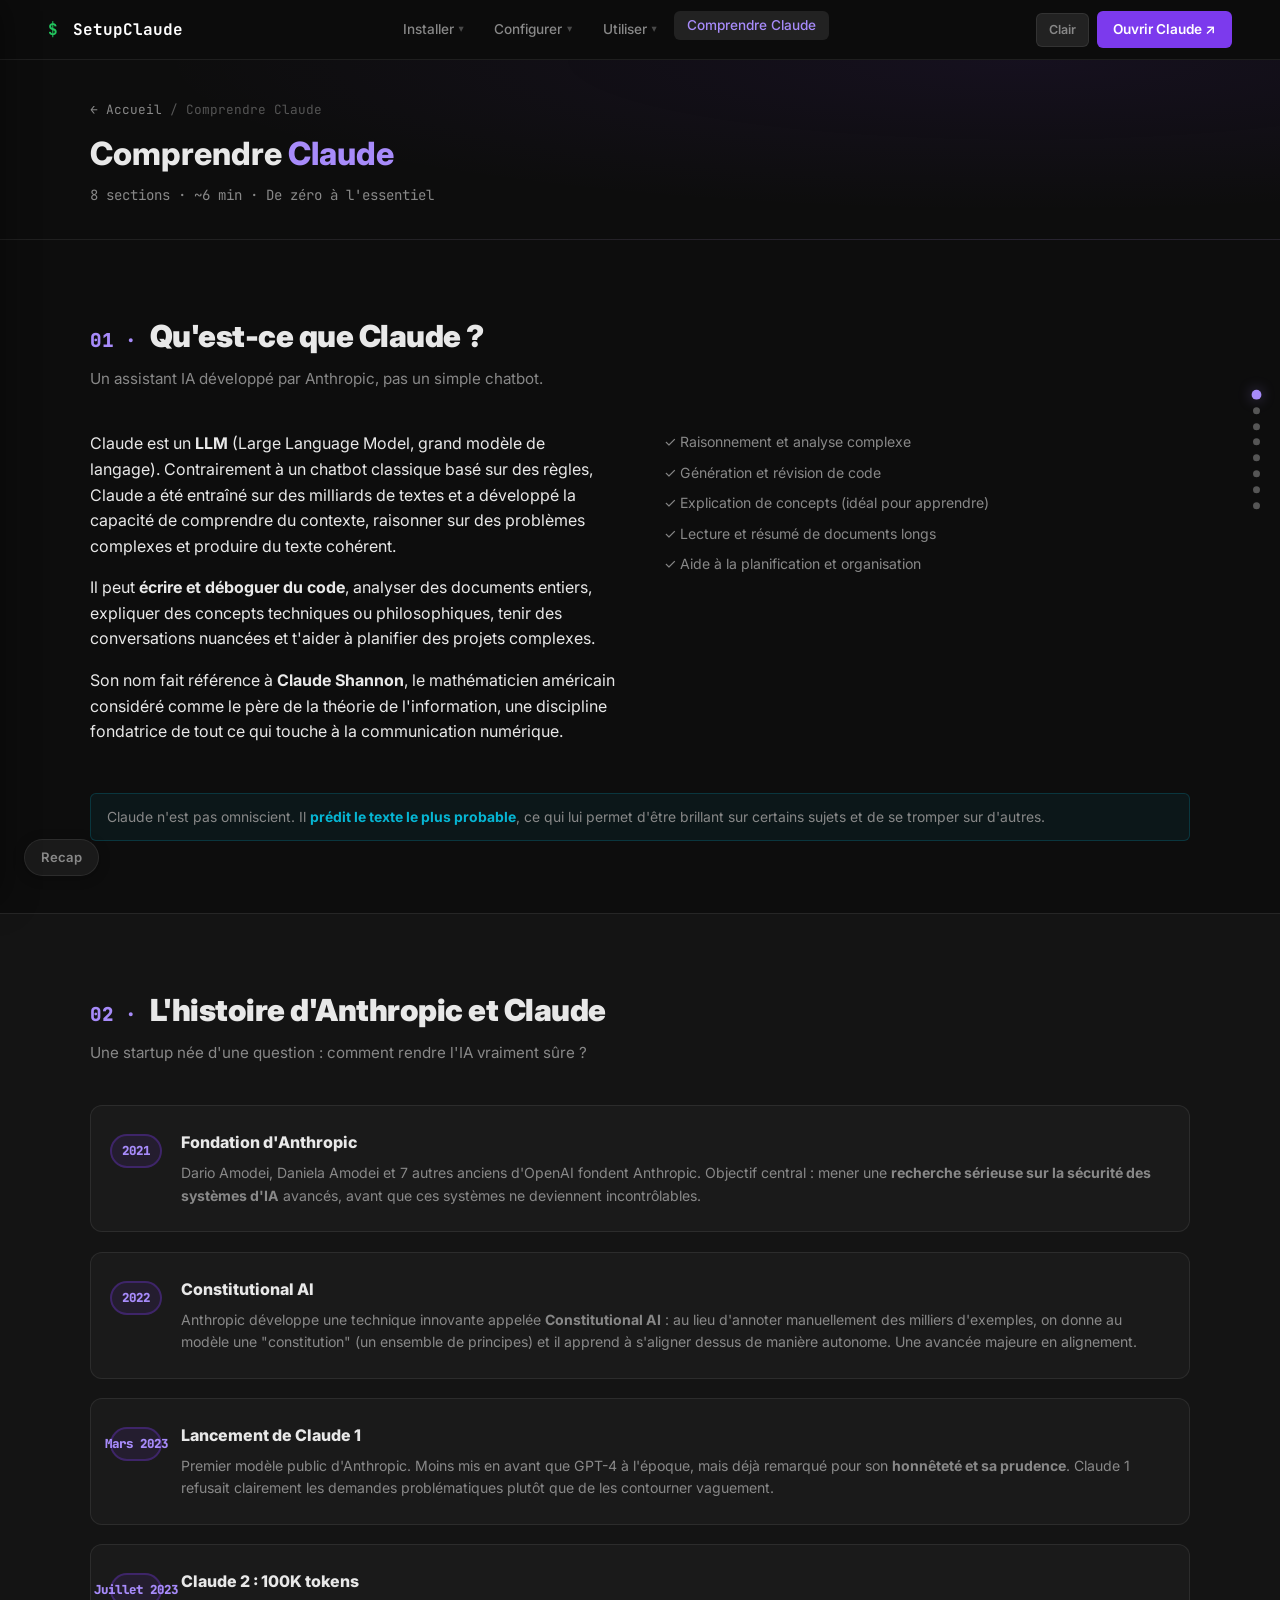
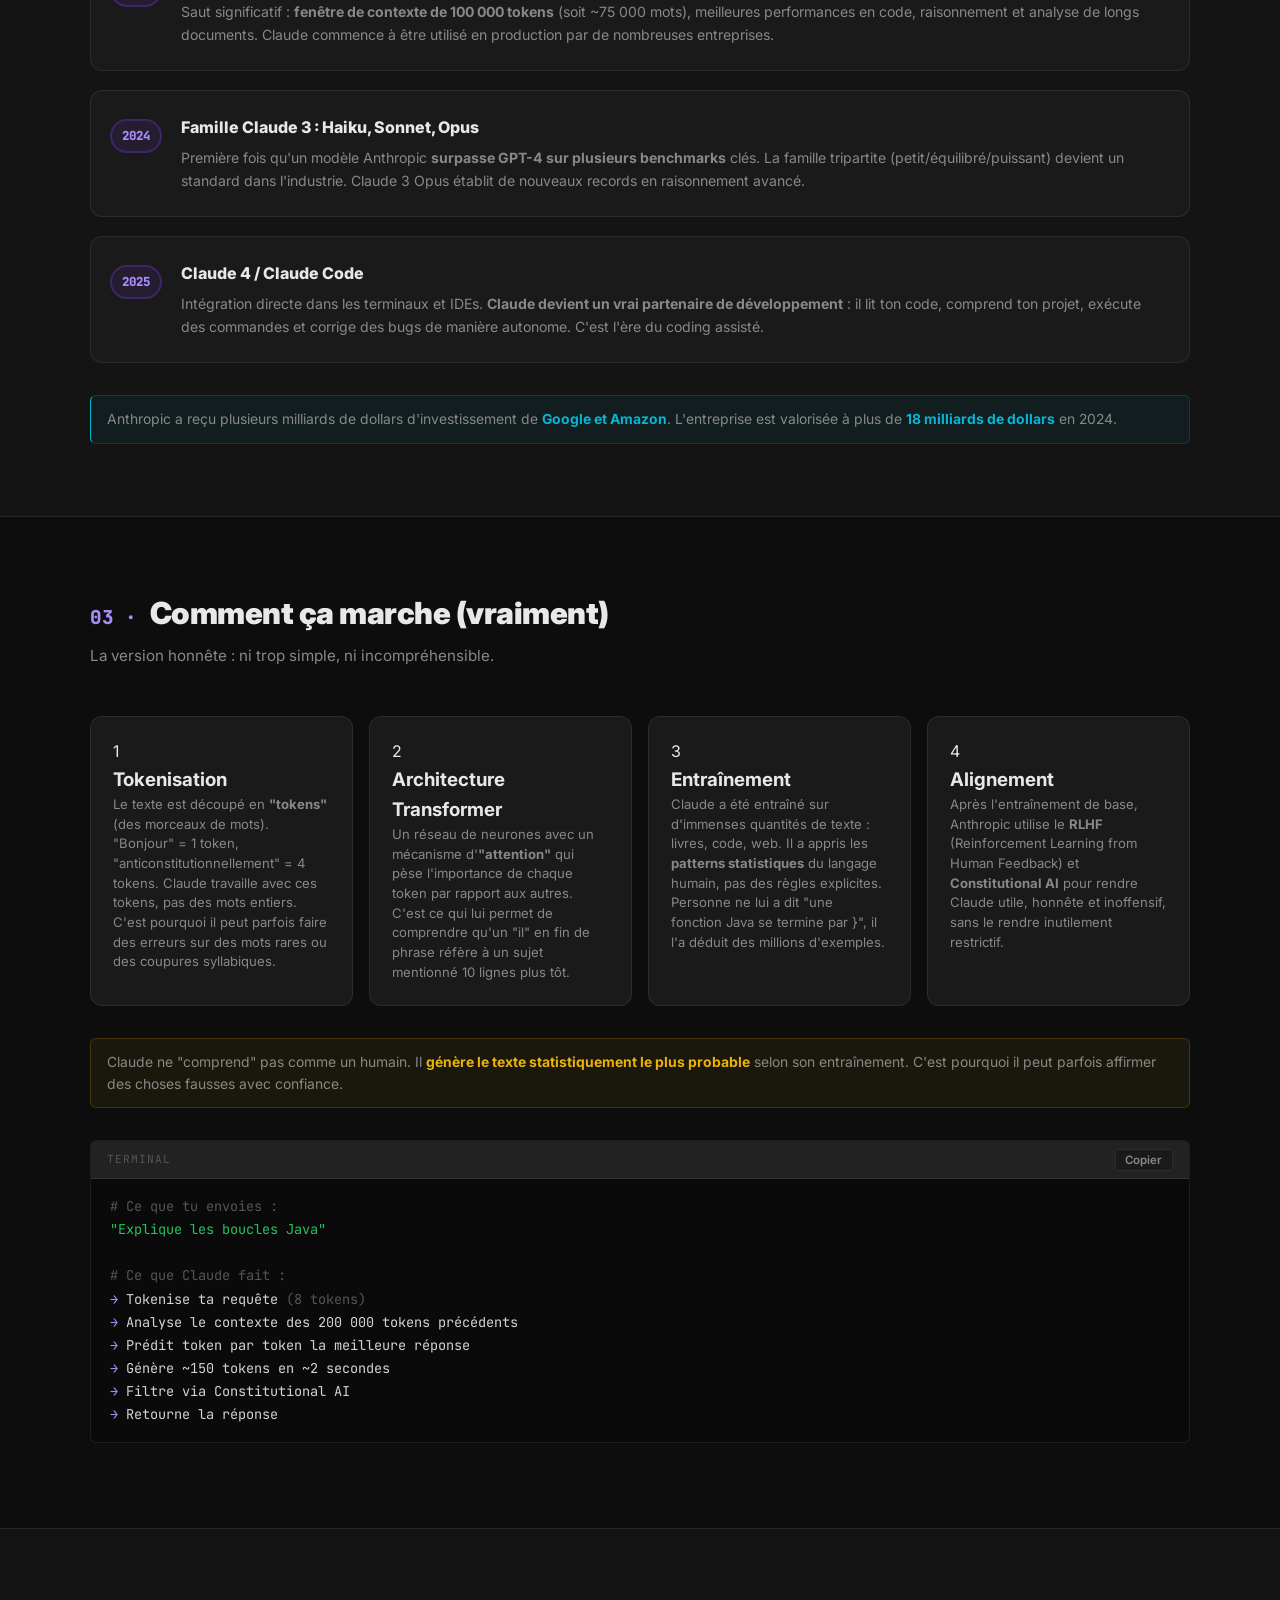
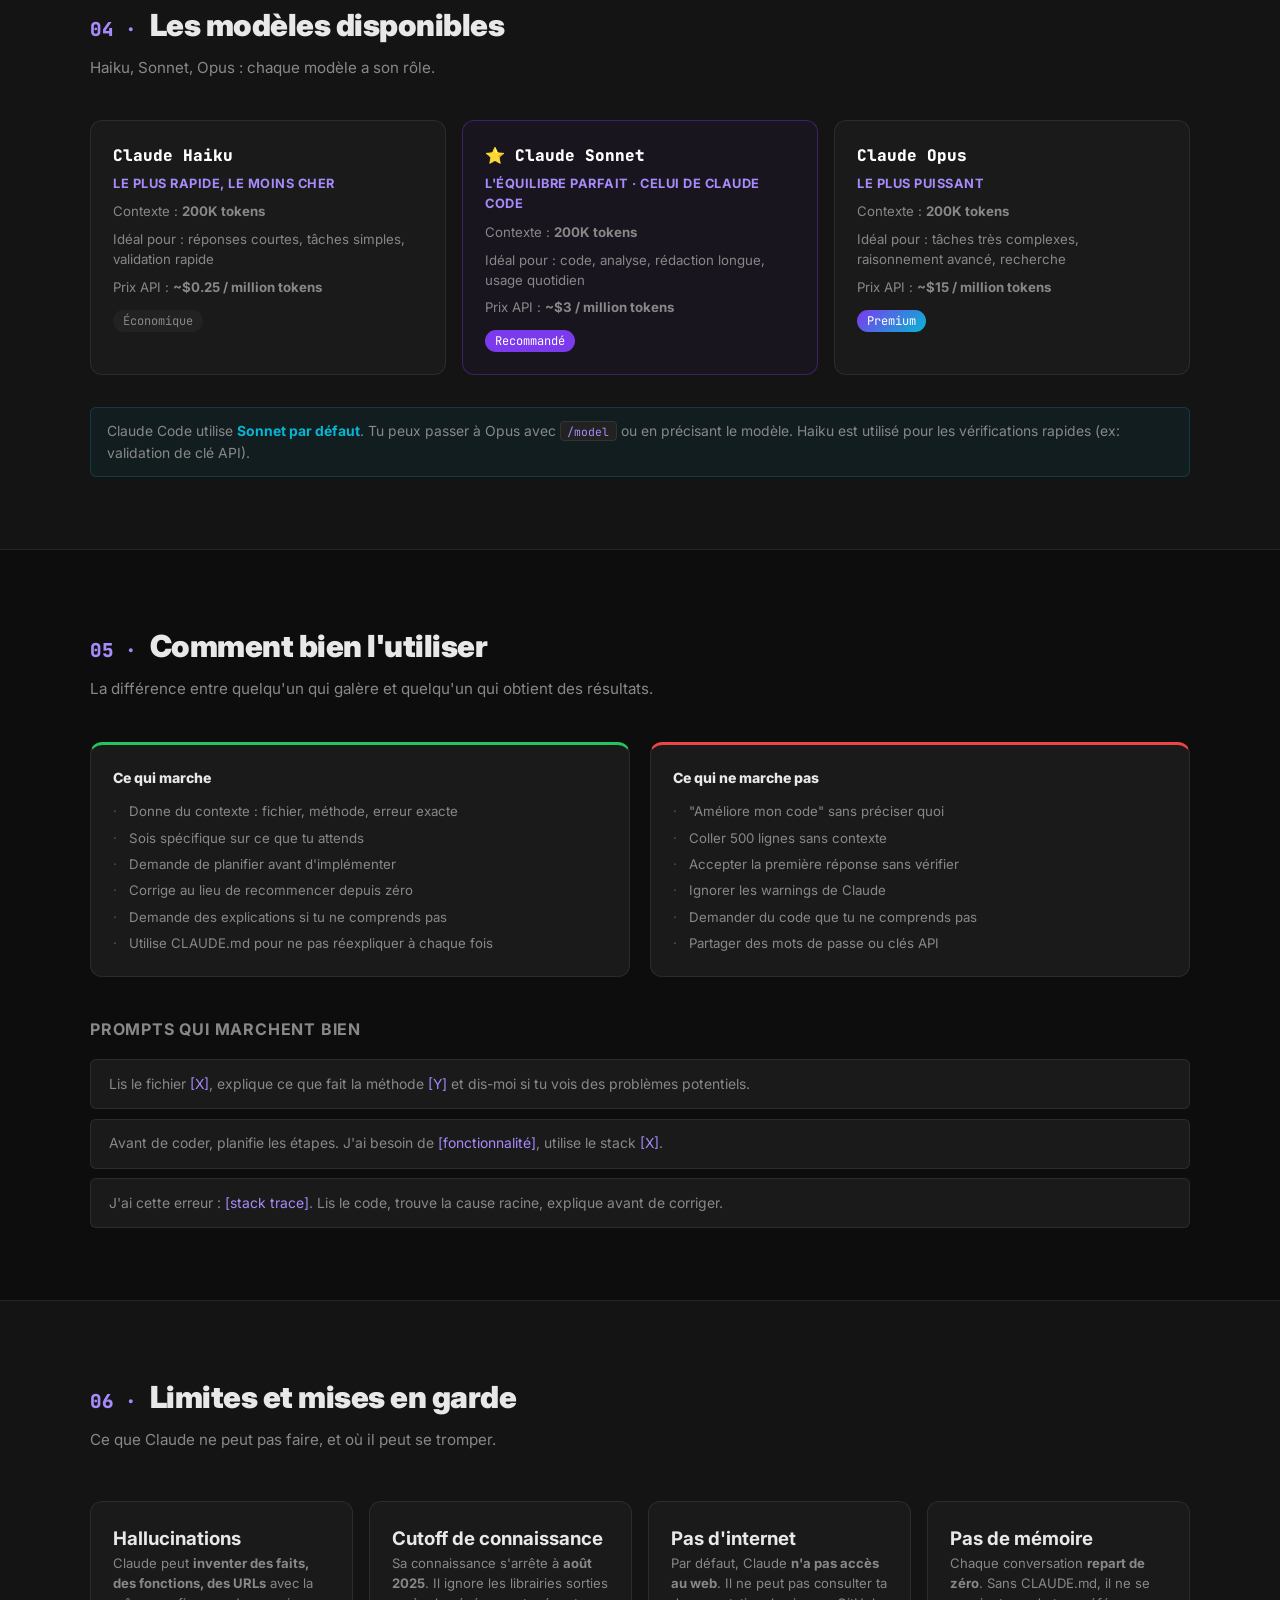
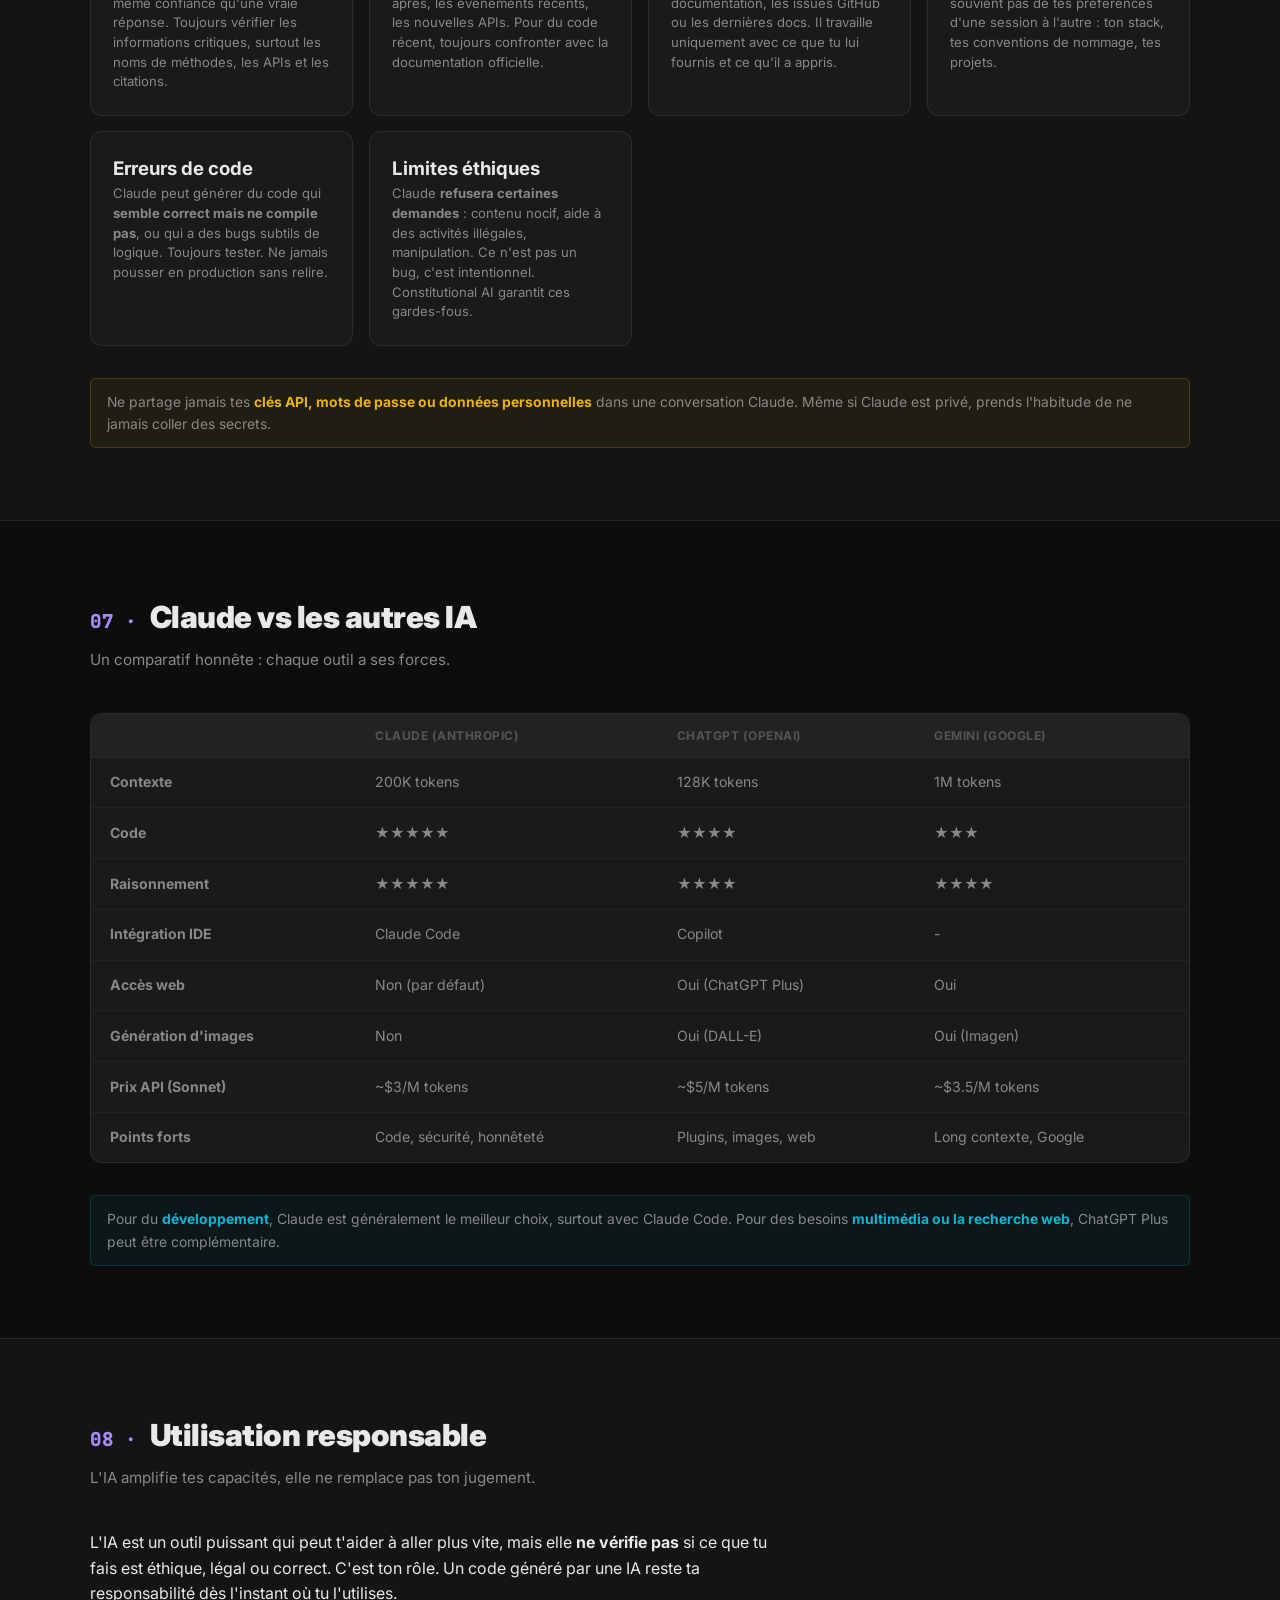
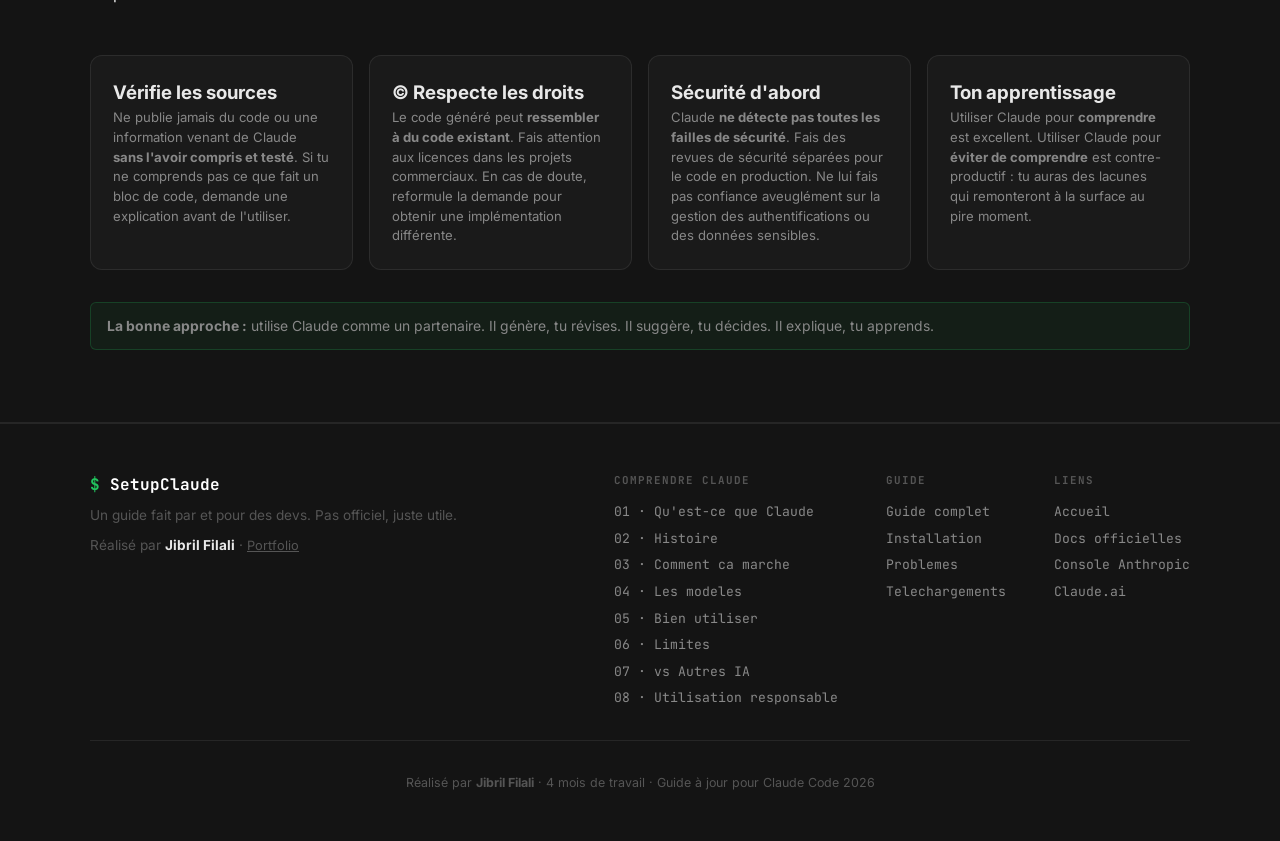
==== claude.html @ 0fbdd62f "Initial commit — site guide installation Claude Code Co-Authored-By: Claude Sonnet 4.6 <noreply@anth" ====
<!DOCTYPE html>
<html lang="fr" data-theme="dark">
<head>
  <meta charset="UTF-8" />
  <meta name="viewport" content="width=device-width, initial-scale=1.0" />
  <title>Comprendre Claude · SetupClaude</title>
  <link rel="stylesheet" href="css/style.css" />
  <script>(function(){var t=localStorage.getItem('theme')||'dark';document.documentElement.setAttribute('data-theme',t);})();</script>
</head>
<body>

  <div class="scroll-progress" id="scroll-progress"></div>

  <!-- NAVBAR -->
  <nav class="navbar">
    <a href="index.html" class="navbar-logo"><span class="prompt">$</span> SetupClaude</a>
    <ul class="navbar-links">
      <li class="has-dropdown">
        <a>Installer <span class="nav-arrow">▾</span></a>
        <div class="nav-dropdown">
          <a href="guide.html#installation">01 · Claude CLI</a>
          <a href="guide.html#kit-installation">02 · Kit global</a>
          <a href="guide.html#nouveau-projet">03 · Nouveau projet</a>
        </div>
      </li>
      <li class="has-dropdown">
        <a>Configurer <span class="nav-arrow">▾</span></a>
        <div class="nav-dropdown">
          <a href="guide.html#claudemd">04 · CLAUDE.md</a>
          <a href="guide.html#commandes-ps">05 · Commandes PS</a>
        </div>
      </li>
      <li class="has-dropdown">
        <a>Utiliser <span class="nav-arrow">▾</span></a>
        <div class="nav-dropdown">
          <a href="guide.html#skills">06 · Skills</a>
          <a href="guide.html#sous-agents">07 · Sous-agents</a>
          <a href="guide.html#raccourcis">08 · Raccourcis</a>
          <a href="guide.html#workflow">09 · Workflow</a>
        </div>
      </li>
      <li><a href="claude.html" style="color:var(--accent-light);background:var(--bg-4);padding:0.4rem 0.8rem;border-radius:var(--radius-sm);">Comprendre Claude</a></li>
    </ul>
    <div class="navbar-right">
      <button class="navbar-burger" onclick="toggleMobileNav()" aria-label="Menu"><span></span><span></span><span></span></button>
      <button class="theme-toggle" id="theme-toggle" onclick="toggleTheme()">Clair</button>
      <a href="https://claude.ai" target="_blank" class="btn-nav">Ouvrir Claude ↗</a>
    </div>
  </nav>

  <!-- GUIDE HEADER -->
  <div class="guide-header">
    <div class="container">
      <div class="guide-breadcrumb"><a href="index.html">← Accueil</a> / Comprendre Claude</div>
      <h1 class="guide-title">Comprendre <span class="accent">Claude</span></h1>
      <p class="guide-sub">8 sections · ~6 min · De zéro à l'essentiel</p>
    </div>
  </div>


  <!-- ══════════════════════════════════════════
       01 — C'EST QUOI ?
  ══════════════════════════════════════════ -->
  <section class="section" id="cest-quoi">
    <div class="container">
      <div class="section-header">
        <h2 class="section-title"><span class="section-num">01 ·</span> Qu'est-ce que Claude ?</h2>
        <p class="section-sub">Un assistant IA développé par Anthropic, pas un simple chatbot.</p>
      </div>

      <div class="two-col">
        <div>
          <p style="margin-bottom: 1rem;">Claude est un <strong>LLM</strong> (Large Language Model, grand modèle de langage). Contrairement à un chatbot classique basé sur des règles, Claude a été entraîné sur des milliards de textes et a développé la capacité de comprendre du contexte, raisonner sur des problèmes complexes et produire du texte cohérent.</p>
          <p style="margin-bottom: 1rem;">Il peut <strong>écrire et déboguer du code</strong>, analyser des documents entiers, expliquer des concepts techniques ou philosophiques, tenir des conversations nuancées et t'aider à planifier des projets complexes.</p>
          <p>Son nom fait référence à <strong>Claude Shannon</strong>, le mathématicien américain considéré comme le père de la théorie de l'information, une discipline fondatrice de tout ce qui touche à la communication numérique.</p>
        </div>
        <div>
          <ul class="feature-list">
            <li>✓ Raisonnement et analyse complexe</li>
            <li>✓ Génération et révision de code</li>
            <li>✓ Explication de concepts (idéal pour apprendre)</li>
            <li>✓ Lecture et résumé de documents longs</li>
            <li>✓ Aide à la planification et organisation</li>
          </ul>
        </div>
      </div>

      <div class="info-box" style="margin-top: 2rem;">Claude n'est pas omniscient. Il <strong>prédit le texte le plus probable</strong>, ce qui lui permet d'être brillant sur certains sujets et de se tromper sur d'autres.</div>
    </div>
  </section>

  <!-- ══════════════════════════════════════════
       02 — HISTOIRE
  ══════════════════════════════════════════ -->
  <section class="section section-alt" id="histoire">
    <div class="container">
      <div class="section-header">
        <h2 class="section-title"><span class="section-num">02 ·</span> L'histoire d'Anthropic et Claude</h2>
        <p class="section-sub">Une startup née d'une question : comment rendre l'IA vraiment sûre ?</p>
      </div>

      <div class="steps">
        <div class="step-card">
          <div class="step-num">2021</div>
          <div class="step-content">
            <h3>Fondation d'Anthropic</h3>
            <p>Dario Amodei, Daniela Amodei et 7 autres anciens d'OpenAI fondent Anthropic. Objectif central : mener une <strong>recherche sérieuse sur la sécurité des systèmes d'IA</strong> avancés, avant que ces systèmes ne deviennent incontrôlables.</p>
          </div>
        </div>

        <div class="step-card">
          <div class="step-num">2022</div>
          <div class="step-content">
            <h3>Constitutional AI</h3>
            <p>Anthropic développe une technique innovante appelée <strong>Constitutional AI</strong> : au lieu d'annoter manuellement des milliers d'exemples, on donne au modèle une "constitution" (un ensemble de principes) et il apprend à s'aligner dessus de manière autonome. Une avancée majeure en alignement.</p>
          </div>
        </div>

        <div class="step-card">
          <div class="step-num">Mars 2023</div>
          <div class="step-content">
            <h3>Lancement de Claude 1</h3>
            <p>Premier modèle public d'Anthropic. Moins mis en avant que GPT-4 à l'époque, mais déjà remarqué pour son <strong>honnêteté et sa prudence</strong>. Claude 1 refusait clairement les demandes problématiques plutôt que de les contourner vaguement.</p>
          </div>
        </div>

        <div class="step-card">
          <div class="step-num">Juillet 2023</div>
          <div class="step-content">
            <h3>Claude 2 : 100K tokens</h3>
            <p>Saut significatif : <strong>fenêtre de contexte de 100 000 tokens</strong> (soit ~75 000 mots), meilleures performances en code, raisonnement et analyse de longs documents. Claude commence à être utilisé en production par de nombreuses entreprises.</p>
          </div>
        </div>

        <div class="step-card">
          <div class="step-num">2024</div>
          <div class="step-content">
            <h3>Famille Claude 3 : Haiku, Sonnet, Opus</h3>
            <p>Première fois qu'un modèle Anthropic <strong>surpasse GPT-4 sur plusieurs benchmarks</strong> clés. La famille tripartite (petit/équilibré/puissant) devient un standard dans l'industrie. Claude 3 Opus établit de nouveaux records en raisonnement avancé.</p>
          </div>
        </div>

        <div class="step-card">
          <div class="step-num">2025</div>
          <div class="step-content">
            <h3>Claude 4 / Claude Code</h3>
            <p>Intégration directe dans les terminaux et IDEs. <strong>Claude devient un vrai partenaire de développement</strong> : il lit ton code, comprend ton projet, exécute des commandes et corrige des bugs de manière autonome. C'est l'ère du coding assisté.</p>
          </div>
        </div>
      </div>

      <div class="info-box" style="margin-top: 2rem; border-left-color: var(--cyan);">Anthropic a reçu plusieurs milliards de dollars d'investissement de <strong>Google et Amazon</strong>. L'entreprise est valorisée à plus de <strong>18 milliards de dollars</strong> en 2024.</div>
    </div>
  </section>

  <!-- ══════════════════════════════════════════
       03 — COMMENT ÇA MARCHE
  ══════════════════════════════════════════ -->
  <section class="section" id="comment-ca-marche">
    <div class="container">
      <div class="section-header">
        <h2 class="section-title"><span class="section-num">03 ·</span> Comment ça marche (vraiment)</h2>
        <p class="section-sub">La version honnête : ni trop simple, ni incompréhensible.</p>
      </div>

      <div class="tips-grid">
        <div class="tip-card">
          <div class="tip-num">1</div>
          <h3>Tokenisation</h3>
          <p>Le texte est découpé en <strong>"tokens"</strong> (des morceaux de mots). "Bonjour" = 1 token, "anticonstitutionnellement" = 4 tokens. Claude travaille avec ces tokens, pas des mots entiers. C'est pourquoi il peut parfois faire des erreurs sur des mots rares ou des coupures syllabiques.</p>
        </div>
        <div class="tip-card">
          <div class="tip-num">2</div>
          <h3>Architecture Transformer</h3>
          <p>Un réseau de neurones avec un mécanisme d'<strong>"attention"</strong> qui pèse l'importance de chaque token par rapport aux autres. C'est ce qui lui permet de comprendre qu'un "il" en fin de phrase réfère à un sujet mentionné 10 lignes plus tôt.</p>
        </div>
        <div class="tip-card">
          <div class="tip-num">3</div>
          <h3>Entraînement</h3>
          <p>Claude a été entraîné sur d'immenses quantités de texte : livres, code, web. Il a appris les <strong>patterns statistiques</strong> du langage humain, pas des règles explicites. Personne ne lui a dit "une fonction Java se termine par }", il l'a déduit des millions d'exemples.</p>
        </div>
        <div class="tip-card">
          <div class="tip-num">4</div>
          <h3>Alignement</h3>
          <p>Après l'entraînement de base, Anthropic utilise le <strong>RLHF</strong> (Reinforcement Learning from Human Feedback) et <strong>Constitutional AI</strong> pour rendre Claude utile, honnête et inoffensif, sans le rendre inutilement restrictif.</p>
        </div>
      </div>

      <div class="warn-box" style="margin: 2rem 0;">Claude ne "comprend" pas comme un humain. Il <strong>génère le texte statistiquement le plus probable</strong> selon son entraînement. C'est pourquoi il peut parfois affirmer des choses fausses avec confiance.</div>

      <div class="code-block">
        <div class="code-bar">
          <span class="code-lang">terminal</span>
          <button class="btn-copy" onclick="copier(this, '# Ce que tu envoies :\n&quot;Explique les boucles Java&quot;\n\n# Ce que Claude fait :\n→ Tokenise ta requête (8 tokens)\n→ Analyse le contexte des 200 000 tokens précédents\n→ Prédit token par token la meilleure réponse\n→ Génère ~150 tokens en ~2 secondes\n→ Filtre via Constitutional AI\n→ Retourne la réponse')">Copier</button>
        </div>
        <pre><code><span class="t-comment"># Ce que tu envoies :</span>
<span class="t-prompt">"Explique les boucles Java"</span>

<span class="t-comment"># Ce que Claude fait :</span>
<span class="t-key">→</span> Tokenise ta requête <span class="t-comment">(8 tokens)</span>
<span class="t-key">→</span> Analyse le contexte des 200 000 tokens précédents
<span class="t-key">→</span> Prédit token par token la meilleure réponse
<span class="t-key">→</span> Génère ~150 tokens en ~2 secondes
<span class="t-key">→</span> Filtre via Constitutional AI
<span class="t-key">→</span> Retourne la réponse</code></pre>
      </div>
    </div>
  </section>

  <!-- ══════════════════════════════════════════
       04 — LES MODÈLES
  ══════════════════════════════════════════ -->
  <section class="section section-alt" id="les-modeles">
    <div class="container">
      <div class="section-header">
        <h2 class="section-title"><span class="section-num">04 ·</span> Les modèles disponibles</h2>
        <p class="section-sub">Haiku, Sonnet, Opus : chaque modèle a son rôle.</p>
      </div>

      <div class="raccourcis-grid">
        <div class="raccourci-card">
          <div class="raccourci-key">Claude Haiku</div>
          <div class="raccourci-label">Le plus rapide, le moins cher</div>
          <div class="raccourci-desc">
            <p style="margin-bottom: 0.5rem;">Contexte : <strong>200K tokens</strong></p>
            <p style="margin-bottom: 0.5rem;">Idéal pour : réponses courtes, tâches simples, validation rapide</p>
            <p style="margin-bottom: 0.8rem;">Prix API : <strong>~$0.25 / million tokens</strong></p>
            <span style="background: var(--bg-4); color: var(--text-muted); font-size: 0.75rem; padding: 0.2rem 0.6rem; border-radius: 99px; font-family: var(--mono);">Économique</span>
          </div>
        </div>

        <div class="raccourci-card raccourci-featured">
          <div class="raccourci-key">⭐ Claude Sonnet</div>
          <div class="raccourci-label">L'équilibre parfait · celui de Claude Code</div>
          <div class="raccourci-desc">
            <p style="margin-bottom: 0.5rem;">Contexte : <strong>200K tokens</strong></p>
            <p style="margin-bottom: 0.5rem;">Idéal pour : code, analyse, rédaction longue, usage quotidien</p>
            <p style="margin-bottom: 0.8rem;">Prix API : <strong>~$3 / million tokens</strong></p>
            <span style="background: var(--accent); color: white; font-size: 0.75rem; padding: 0.2rem 0.6rem; border-radius: 99px; font-family: var(--mono);">Recommandé</span>
          </div>
        </div>

        <div class="raccourci-card">
          <div class="raccourci-key">Claude Opus</div>
          <div class="raccourci-label">Le plus puissant</div>
          <div class="raccourci-desc">
            <p style="margin-bottom: 0.5rem;">Contexte : <strong>200K tokens</strong></p>
            <p style="margin-bottom: 0.5rem;">Idéal pour : tâches très complexes, raisonnement avancé, recherche</p>
            <p style="margin-bottom: 0.8rem;">Prix API : <strong>~$15 / million tokens</strong></p>
            <span style="background: linear-gradient(135deg, #7c3aed, #06b6d4); color: white; font-size: 0.75rem; padding: 0.2rem 0.6rem; border-radius: 99px; font-family: var(--mono);">Premium</span>
          </div>
        </div>
      </div>

      <div class="info-box" style="margin-top: 2rem;">Claude Code utilise <strong>Sonnet par défaut</strong>. Tu peux passer à Opus avec <kbd>/model</kbd> ou en précisant le modèle. Haiku est utilisé pour les vérifications rapides (ex: validation de clé API).</div>
    </div>
  </section>

  <!-- ══════════════════════════════════════════
       05 — BIEN L'UTILISER
  ══════════════════════════════════════════ -->
  <section class="section" id="bien-utiliser">
    <div class="container">
      <div class="section-header">
        <h2 class="section-title"><span class="section-num">05 ·</span> Comment bien l'utiliser</h2>
        <p class="section-sub">La différence entre quelqu'un qui galère et quelqu'un qui obtient des résultats.</p>
      </div>

      <div class="bp-grid">
        <div class="bp-card bp-good">
          <div class="bp-header">Ce qui marche</div>
          <ul>
            <li>Donne du contexte : fichier, méthode, erreur exacte</li>
            <li>Sois spécifique sur ce que tu attends</li>
            <li>Demande de planifier avant d'implémenter</li>
            <li>Corrige au lieu de recommencer depuis zéro</li>
            <li>Demande des explications si tu ne comprends pas</li>
            <li>Utilise CLAUDE.md pour ne pas réexpliquer à chaque fois</li>
          </ul>
        </div>
        <div class="bp-card bp-bad">
          <div class="bp-header">Ce qui ne marche pas</div>
          <ul>
            <li>"Améliore mon code" sans préciser quoi</li>
            <li>Coller 500 lignes sans contexte</li>
            <li>Accepter la première réponse sans vérifier</li>
            <li>Ignorer les warnings de Claude</li>
            <li>Demander du code que tu ne comprends pas</li>
            <li>Partager des mots de passe ou clés API</li>
          </ul>
        </div>
      </div>

      <h3 class="sub-title" style="margin: 2.5rem 0 1rem; font-size: 1rem; color: var(--text-muted); text-transform: uppercase; letter-spacing: 0.05em;">Prompts qui marchent bien</h3>
      <div class="prompt-examples">
        <div class="prompt-card" onclick="copierPrompt(this)">
          <div class="prompt-text">Lis le fichier <em>[X]</em>, explique ce que fait la méthode <em>[Y]</em> et dis-moi si tu vois des problèmes potentiels.</div>
          <span class="prompt-copy-hint">cliquer pour copier</span>
        </div>
        <div class="prompt-card" onclick="copierPrompt(this)">
          <div class="prompt-text">Avant de coder, planifie les étapes. J'ai besoin de <em>[fonctionnalité]</em>, utilise le stack <em>[X]</em>.</div>
          <span class="prompt-copy-hint">cliquer pour copier</span>
        </div>
        <div class="prompt-card" onclick="copierPrompt(this)">
          <div class="prompt-text">J'ai cette erreur : <em>[stack trace]</em>. Lis le code, trouve la cause racine, explique avant de corriger.</div>
          <span class="prompt-copy-hint">cliquer pour copier</span>
        </div>
      </div>
    </div>
  </section>

  <!-- ══════════════════════════════════════════
       06 — LIMITES
  ══════════════════════════════════════════ -->
  <section class="section section-alt" id="limites">
    <div class="container">
      <div class="section-header">
        <h2 class="section-title"><span class="section-num">06 ·</span> Limites et mises en garde</h2>
        <p class="section-sub">Ce que Claude ne peut pas faire, et où il peut se tromper.</p>
      </div>

      <div class="tips-grid">
        <div class="tip-card">
          <h3>Hallucinations</h3>
          <p>Claude peut <strong>inventer des faits, des fonctions, des URLs</strong> avec la même confiance qu'une vraie réponse. Toujours vérifier les informations critiques, surtout les noms de méthodes, les APIs et les citations.</p>
        </div>
        <div class="tip-card">
          <h3>Cutoff de connaissance</h3>
          <p>Sa connaissance s'arrête à <strong>août 2025</strong>. Il ignore les librairies sorties après, les événements récents, les nouvelles APIs. Pour du code récent, toujours confronter avec la documentation officielle.</p>
        </div>
        <div class="tip-card">
          <h3>Pas d'internet</h3>
          <p>Par défaut, Claude <strong>n'a pas accès au web</strong>. Il ne peut pas consulter ta documentation, les issues GitHub ou les dernières docs. Il travaille uniquement avec ce que tu lui fournis et ce qu'il a appris.</p>
        </div>
        <div class="tip-card">
          <h3>Pas de mémoire</h3>
          <p>Chaque conversation <strong>repart de zéro</strong>. Sans CLAUDE.md, il ne se souvient pas de tes préférences d'une session à l'autre : ton stack, tes conventions de nommage, tes projets.</p>
        </div>
        <div class="tip-card">
          <h3>Erreurs de code</h3>
          <p>Claude peut générer du code qui <strong>semble correct mais ne compile pas</strong>, ou qui a des bugs subtils de logique. Toujours tester. Ne jamais pousser en production sans relire.</p>
        </div>
        <div class="tip-card">
          <h3>Limites éthiques</h3>
          <p>Claude <strong>refusera certaines demandes</strong> : contenu nocif, aide à des activités illégales, manipulation. Ce n'est pas un bug, c'est intentionnel. Constitutional AI garantit ces gardes-fous.</p>
        </div>
      </div>

      <div class="warn-box" style="margin-top: 2rem;">Ne partage jamais tes <strong>clés API, mots de passe ou données personnelles</strong> dans une conversation Claude. Même si Claude est privé, prends l'habitude de ne jamais coller des secrets.</div>
    </div>
  </section>

  <!-- ══════════════════════════════════════════
       07 — CLAUDE VS AUTRES
  ══════════════════════════════════════════ -->
  <section class="section" id="vs-autres">
    <div class="container">
      <div class="section-header">
        <h2 class="section-title"><span class="section-num">07 ·</span> Claude vs les autres IA</h2>
        <p class="section-sub">Un comparatif honnête : chaque outil a ses forces.</p>
      </div>

      <div class="cmd-table-card">
        <table class="cmd-table">
          <thead>
            <tr>
              <th></th>
              <th>Claude (Anthropic)</th>
              <th>ChatGPT (OpenAI)</th>
              <th>Gemini (Google)</th>
            </tr>
          </thead>
          <tbody>
            <tr>
              <td><strong>Contexte</strong></td>
              <td>200K tokens</td>
              <td>128K tokens</td>
              <td>1M tokens</td>
            </tr>
            <tr>
              <td><strong>Code</strong></td>
              <td>★★★★★</td>
              <td>★★★★</td>
              <td>★★★</td>
            </tr>
            <tr>
              <td><strong>Raisonnement</strong></td>
              <td>★★★★★</td>
              <td>★★★★</td>
              <td>★★★★</td>
            </tr>
            <tr>
              <td><strong>Intégration IDE</strong></td>
              <td>Claude Code</td>
              <td>Copilot</td>
              <td>-</td>
            </tr>
            <tr>
              <td><strong>Accès web</strong></td>
              <td>Non (par défaut)</td>
              <td>Oui (ChatGPT Plus)</td>
              <td>Oui</td>
            </tr>
            <tr>
              <td><strong>Génération d'images</strong></td>
              <td>Non</td>
              <td>Oui (DALL-E)</td>
              <td>Oui (Imagen)</td>
            </tr>
            <tr>
              <td><strong>Prix API (Sonnet)</strong></td>
              <td>~$3/M tokens</td>
              <td>~$5/M tokens</td>
              <td>~$3.5/M tokens</td>
            </tr>
            <tr>
              <td><strong>Points forts</strong></td>
              <td>Code, sécurité, honnêteté</td>
              <td>Plugins, images, web</td>
              <td>Long contexte, Google</td>
            </tr>
          </tbody>
        </table>
      </div>

      <div class="info-box" style="margin-top: 2rem;">Pour du <strong>développement</strong>, Claude est généralement le meilleur choix, surtout avec Claude Code. Pour des besoins <strong>multimédia ou la recherche web</strong>, ChatGPT Plus peut être complémentaire.</div>
    </div>
  </section>

  <!-- ══════════════════════════════════════════
       08 — UTILISATION RESPONSABLE
  ══════════════════════════════════════════ -->
  <section class="section section-alt" id="responsable">
    <div class="container">
      <div class="section-header">
        <h2 class="section-title"><span class="section-num">08 ·</span> Utilisation responsable</h2>
        <p class="section-sub">L'IA amplifie tes capacités, elle ne remplace pas ton jugement.</p>
      </div>

      <p style="margin-bottom: 2rem; max-width: 700px;">L'IA est un outil puissant qui peut t'aider à aller plus vite, mais elle <strong>ne vérifie pas</strong> si ce que tu fais est éthique, légal ou correct. C'est ton rôle. Un code généré par une IA reste ta responsabilité dès l'instant où tu l'utilises.</p>

      <div class="tips-grid">
        <div class="tip-card">
          <h3>Vérifie les sources</h3>
          <p>Ne publie jamais du code ou une information venant de Claude <strong>sans l'avoir compris et testé</strong>. Si tu ne comprends pas ce que fait un bloc de code, demande une explication avant de l'utiliser.</p>
        </div>
        <div class="tip-card">
          <h3>©️ Respecte les droits</h3>
          <p>Le code généré peut <strong>ressembler à du code existant</strong>. Fais attention aux licences dans les projets commerciaux. En cas de doute, reformule la demande pour obtenir une implémentation différente.</p>
        </div>
        <div class="tip-card">
          <h3>Sécurité d'abord</h3>
          <p>Claude <strong>ne détecte pas toutes les failles de sécurité</strong>. Fais des revues de sécurité séparées pour le code en production. Ne lui fais pas confiance aveuglément sur la gestion des authentifications ou des données sensibles.</p>
        </div>
        <div class="tip-card">
          <h3>Ton apprentissage</h3>
          <p>Utiliser Claude pour <strong>comprendre</strong> est excellent. Utiliser Claude pour <strong>éviter de comprendre</strong> est contre-productif : tu auras des lacunes qui remonteront à la surface au pire moment.</p>
        </div>
      </div>

      <div class="success-box" style="margin-top: 2rem;"><strong>La bonne approche :</strong> utilise Claude comme un partenaire. Il génère, tu révises. Il suggère, tu décides. Il explique, tu apprends.</div>
    </div>
  </section>

  <!-- FOOTER -->
  <footer class="footer">
    <div class="footer-inner">
      <div class="footer-brand">
        <span class="prompt">$</span> SetupClaude
        <p>Un guide fait par et pour des devs. Pas officiel, juste utile.</p>
        <p class="footer-credit">Réalisé par <strong>Jibril Filali</strong> · <a href="https://jibril-filali.page.gd/" target="_blank" style="color:var(--text-dim);text-decoration:underline;font-size:0.8rem">Portfolio</a></p>
      </div>
      <div class="footer-nav-cols">
        <div class="footer-nav-col">
          <span class="footer-nav-title">Comprendre Claude</span>
          <a href="#cest-quoi">01 · Qu'est-ce que Claude</a>
          <a href="#histoire">02 · Histoire</a>
          <a href="#comment-ca-marche">03 · Comment ca marche</a>
          <a href="#les-modeles">04 · Les modeles</a>
          <a href="#bien-utiliser">05 · Bien utiliser</a>
          <a href="#limites">06 · Limites</a>
          <a href="#vs-autres">07 · vs Autres IA</a>
          <a href="#responsable">08 · Utilisation responsable</a>
        </div>
        <div class="footer-nav-col">
          <span class="footer-nav-title">Guide</span>
          <a href="guide.html">Guide complet</a>
          <a href="guide.html#installation">Installation</a>
          <a href="guide.html#troubleshooting">Problemes</a>
          <a href="guide.html#telechargements">Telechargements</a>
        </div>
        <div class="footer-nav-col">
          <span class="footer-nav-title">Liens</span>
          <a href="index.html">Accueil</a>
          <a href="https://docs.anthropic.com" target="_blank">Docs officielles</a>
          <a href="https://console.anthropic.com" target="_blank">Console Anthropic</a>
          <a href="https://claude.ai" target="_blank">Claude.ai</a>
        </div>
      </div>
    </div>
    <div class="footer-bottom">Réalisé par <strong>Jibril Filali</strong> · 4 mois de travail · Guide à jour pour Claude Code 2026</div>
  </footer>

  <!-- TOAST -->
  <div class="toast" id="toast"></div>

  <!-- SEARCH MODAL -->
  <div class="search-overlay" id="search-overlay">
    <div class="search-box">
      <div class="search-input-wrap">
        <input type="text" id="search-input" placeholder="Rechercher une section, commande..." autocomplete="off" />
        <span class="search-esc">Esc</span>
      </div>
      <div class="search-results" id="search-results"></div>
      <div class="search-hint">↑↓ naviguer &nbsp;·&nbsp; Enter ouvrir &nbsp;·&nbsp; Esc fermer</div>
    </div>
  </div>

  <!-- CHEAT SHEET -->
  <button class="cheatsheet-btn" onclick="toggleCheatsheet()">Recap</button>
  <div class="cheatsheet-panel" id="cheatsheet-panel">
    <div class="cheatsheet-panel-header">
      <strong>Cheat Sheet</strong>
      <button onclick="toggleCheatsheet()">✕</button>
    </div>
    <div class="cheatsheet-section">
      <div class="cheatsheet-section-title">Installation</div>
      <div class="cheatsheet-row"><span class="cheatsheet-cmd">npm i -g @anthropic-ai/claude-code</span><span class="cheatsheet-desc">installer</span></div>
      <div class="cheatsheet-row"><span class="cheatsheet-cmd">claude login</span><span class="cheatsheet-desc">se connecter</span></div>
      <div class="cheatsheet-row"><span class="cheatsheet-cmd">nouveau-projet</span><span class="cheatsheet-desc">init projet</span></div>
    </div>
    <div class="cheatsheet-section">
      <div class="cheatsheet-section-title">Commandes quotidiennes</div>
      <div class="cheatsheet-row"><span class="cheatsheet-cmd">claude</span><span class="cheatsheet-desc">démarrer</span></div>
      <div class="cheatsheet-row"><span class="cheatsheet-cmd">claude -c</span><span class="cheatsheet-desc">continuer session</span></div>
      <div class="cheatsheet-row"><span class="cheatsheet-cmd">claude --dangerously-skip-permissions</span><span class="cheatsheet-desc">mode auto</span></div>
    </div>
    <div class="cheatsheet-section">
      <div class="cheatsheet-section-title">Raccourcis clavier</div>
      <div class="cheatsheet-row"><span class="cheatsheet-cmd">Ctrl K</span><span class="cheatsheet-desc">recherche rapide (ce site)</span></div>
      <div class="cheatsheet-row"><span class="cheatsheet-cmd">Ctrl C</span><span class="cheatsheet-desc">interrompre Claude</span></div>
    </div>
    <div class="cheatsheet-section">
      <div class="cheatsheet-section-title">Modèles Claude</div>
      <div class="cheatsheet-row"><span class="cheatsheet-cmd">claude-haiku-4-5</span><span class="cheatsheet-desc">rapide, léger</span></div>
      <div class="cheatsheet-row"><span class="cheatsheet-cmd">claude-sonnet-4-6</span><span class="cheatsheet-desc">équilibré ★</span></div>
      <div class="cheatsheet-row"><span class="cheatsheet-cmd">claude-opus-4-6</span><span class="cheatsheet-desc">le plus puissant</span></div>
    </div>
  </div>

  <!-- CURSEUR + SIDEBAR -->
  <div class="cursor-dot" id="cursor-dot"></div>
  <div class="cursor-ring" id="cursor-ring"></div>
  <div class="sidebar-right" id="sidebar-right"></div>

  <script src="js/main.js"></script>

</body>
</html>
---- css/style.css ----
@import url('https://fonts.googleapis.com/css2?family=Inter:wght@400;500;600;700;800;900&family=JetBrains+Mono:wght@400;500;700&display=swap');

/* ===== VARIABLES ===== */
:root {
  --bg: #0d0d0d;
  --bg-2: #141414;
  --bg-3: #1a1a1a;
  --bg-4: #222;
  --border: rgba(255,255,255,0.08);
  --text: #e8e8e8;
  --text-muted: #888;
  --text-dim: #555;
  --accent: #7c3aed;
  --accent-light: #a78bfa;
  --green: #22c55e;
  --green-dim: rgba(34,197,94,0.15);
  --yellow: #eab308;
  --red: #ef4444;
  --cyan: #06b6d4;
  --mono: 'JetBrains Mono', 'Fira Code', monospace;
  --sans: 'Inter', system-ui, sans-serif;
  --radius: 12px;
  --radius-sm: 6px;
}

/* ===== LIGHT THEME ===== */
[data-theme="light"] {
  --bg: #f5f5f5;
  --bg-2: #ebebeb;
  --bg-3: #e0e0e0;
  --bg-4: #cecece;
  --border: rgba(0,0,0,0.1);
  --text: #111;
  --text-muted: #555;
  --text-dim: #888;
  --green-dim: rgba(34,197,94,0.12);
}
[data-theme="light"] .navbar { background: rgba(245,245,245,0.92); }
[data-theme="light"] .hero-terminal { background: #1e1e1e; border-color: rgba(255,255,255,0.08); }
[data-theme="light"] .terminal-bar { background: #2a2a2a; border-color: rgba(255,255,255,0.06); }
[data-theme="light"] .code-block { background: #1e1e1e; }
[data-theme="light"] pre { color: #d4d4d4; }
[data-theme="light"] .hstat strong { color: #111; }
[data-theme="light"] .sub-title { color: #111; }
[data-theme="light"] .hero::before {
  background-image:
    linear-gradient(rgba(0,0,0,0.05) 1px, transparent 1px),
    linear-gradient(90deg, rgba(0,0,0,0.05) 1px, transparent 1px);
}

/* ===== THEME TOGGLE ===== */
.theme-toggle {
  background: var(--bg-4);
  border: 1px solid var(--border);
  color: var(--text-muted);
  height: 34px; padding: 0 0.75rem;
  border-radius: var(--radius-sm);
  cursor: pointer;
  font-size: 0.78rem; font-weight: 600; font-family: var(--sans);
  display: flex; align-items: center; justify-content: center;
  transition: all 0.2s;
  flex-shrink: 0; white-space: nowrap;
}
.theme-toggle:hover { border-color: var(--accent-light); color: var(--accent-light); background: var(--bg-3); }

/* ===== RESET ===== */
*, *::before, *::after { box-sizing: border-box; margin: 0; padding: 0; }
html { scroll-behavior: smooth; }
body { font-family: var(--sans); background: var(--bg); color: var(--text); min-height: 100vh; line-height: 1.6; }
a { color: var(--accent-light); text-decoration: none; transition: color 0.2s; }
a:hover { color: white; }
ul { list-style: none; }
code { font-family: var(--mono); }
kbd { background: var(--bg-4); border: 1px solid var(--border); padding: 0.1rem 0.4rem; border-radius: 4px; font-size: 0.82em; font-family: var(--mono); color: var(--accent-light); }
::-webkit-scrollbar { width: 6px; } ::-webkit-scrollbar-track { background: var(--bg); } ::-webkit-scrollbar-thumb { background: var(--bg-4); border-radius: 99px; }

/* ===== SCROLL PROGRESS ===== */
.scroll-progress {
  position: fixed;
  top: 0; left: 0;
  height: 3px;
  background: linear-gradient(90deg, var(--accent), var(--accent-light));
  width: 0%;
  z-index: 9999;
  transition: width 0.1s linear;
}

/* ===== NAVBAR ===== */
.navbar {
  background: rgba(13,13,13,0.9);
  backdrop-filter: blur(12px);
  border-bottom: 1px solid var(--border);
  padding: 0 3rem;
  height: 60px;
  display: flex;
  align-items: center;
  justify-content: space-between;
  position: sticky;
  top: 0;
  z-index: 100;
}
.navbar-logo { font-family: var(--mono); font-weight: 700; font-size: 1rem; color: white; text-decoration: none; }
.navbar-logo .prompt { color: var(--green); margin-right: 0.3rem; }
.navbar-links { display: flex; gap: 0.3rem; list-style: none; }
.navbar-links a { color: var(--text-muted); font-size: 0.85rem; font-weight: 500; padding: 0.4rem 0.8rem; border-radius: var(--radius-sm); transition: all 0.2s; }
.navbar-links a:hover { color: white; background: var(--bg-4); }
.navbar-right { display: flex; align-items: center; gap: 0.5rem; }
.btn-nav { background: var(--accent); color: white !important; font-size: 0.85rem; font-weight: 600; padding: 0.45rem 1rem; border-radius: var(--radius-sm); transition: background 0.2s; }
.btn-nav:hover { background: #6d28d9; }

/* ===== NAV DROPDOWN ===== */
.has-dropdown { position: relative; }
.has-dropdown > a { cursor: pointer; display: flex; align-items: center; gap: 0.3rem; }
.nav-arrow { font-size: 0.65rem; opacity: 0.5; transition: transform 0.2s; display: inline-block; }
.has-dropdown:hover .nav-arrow { transform: rotate(180deg); opacity: 1; }
.nav-dropdown {
  position: absolute;
  top: calc(100% + 6px);
  left: 50%;
  transform: translateX(-50%) translateY(-4px);
  background: var(--bg-2);
  border: 1px solid var(--border);
  border-radius: var(--radius);
  min-width: 190px;
  padding: 0.4rem;
  opacity: 0;
  pointer-events: none;
  transition: opacity 0.15s, transform 0.15s;
  z-index: 200;
  box-shadow: 0 8px 24px rgba(0,0,0,0.4);
}
.has-dropdown:hover .nav-dropdown {
  opacity: 1;
  pointer-events: auto;
  transform: translateX(-50%) translateY(0);
}
.nav-dropdown a {
  display: block;
  padding: 0.45rem 0.75rem;
  border-radius: var(--radius-sm);
  color: var(--text-muted) !important;
  font-size: 0.82rem;
  font-family: var(--mono);
  white-space: nowrap;
  background: none !important;
}
.nav-dropdown a:hover { background: var(--bg-4) !important; color: white !important; }

/* ===== GUIDE HEADER ===== */
.guide-header {
  padding: 2.5rem 3rem 2rem;
  border-bottom: 1px solid var(--border);
  background: radial-gradient(ellipse at 80% 0%, rgba(124,58,237,0.08) 0%, transparent 60%);
}
.guide-breadcrumb { font-size: 0.8rem; color: var(--text-dim); margin-bottom: 0.5rem; font-family: var(--mono); }
.guide-breadcrumb a { color: var(--text-muted); }
.guide-breadcrumb a:hover { color: var(--accent-light); }
.guide-title { font-size: 2rem; font-weight: 800; margin-bottom: 0.3rem; }
.guide-sub { color: var(--text-muted); font-size: 0.88rem; font-family: var(--mono); }

/* ===== LANDING FEATURES ===== */
.landing-features {
  padding: 4rem 3rem;
  max-width: 1200px;
  margin: 0 auto;
}
.landing-features-title { text-align: center; font-size: 1.4rem; font-weight: 700; margin-bottom: 2.5rem; color: var(--text-muted); }
.features-grid { display: grid; grid-template-columns: repeat(4, 1fr); gap: 1.5rem; }
.feat-card {
  background: var(--bg-2);
  border: 1px solid var(--border);
  border-radius: var(--radius);
  padding: 1.5rem;
  transition: border-color 0.2s, transform 0.2s;
  display: block;
  color: var(--text);
}
.feat-card:hover { border-color: var(--accent); transform: translateY(-3px); color: var(--text); }
.feat-icon { font-size: 1.8rem; margin-bottom: 0.75rem; }
.feat-title { font-weight: 700; font-size: 1rem; margin-bottom: 0.6rem; color: var(--text); }
.feat-items { list-style: none; }
.feat-items li { color: var(--text-muted); font-size: 0.82rem; font-family: var(--mono); padding: 0.18rem 0; }
.feat-items li::before { content: '→ '; color: var(--accent-light); }

/* ===== COMPRENDRE CLAUDE CTA ===== */
.claude-cta-section { padding: 0 3rem 4rem; }
.claude-cta-card {
  max-width: 1100px;
  margin: 0 auto;
  display: flex;
  align-items: center;
  justify-content: space-between;
  gap: 2.5rem;
  padding: 2.5rem 3rem;
  border: 1px solid rgba(167,139,250,0.25);
  border-radius: var(--radius);
  background: linear-gradient(135deg, rgba(124,58,237,0.06) 0%, var(--bg-2) 60%);
  box-shadow: 0 0 50px rgba(124,58,237,0.07);
  position: relative;
  overflow: hidden;
}
.claude-cta-card::before {
  content: '';
  position: absolute;
  left: 0; top: 0; bottom: 0;
  width: 3px;
  background: linear-gradient(to bottom, var(--accent), var(--cyan));
}
.claude-cta-label {
  display: block;
  font-family: var(--mono);
  font-size: 0.72rem;
  color: var(--accent-light);
  text-transform: uppercase;
  letter-spacing: 0.08em;
  margin-bottom: 0.6rem;
}
.claude-cta-card h2 { font-size: 1.6rem; margin-bottom: 0.75rem; }
.claude-cta-card p { color: var(--text-muted); max-width: 520px; line-height: 1.65; font-size: 0.95rem; }
.claude-cta-meta {
  display: flex;
  gap: 1rem;
  margin-top: 1rem;
  font-family: var(--mono);
  font-size: 0.75rem;
  color: var(--text-dim);
}
.claude-cta-meta span::before { content: '· '; color: var(--accent-light); }
.claude-cta-meta span:first-child::before { content: ''; }
.claude-cta-right { flex-shrink: 0; }
@media (max-width: 800px) {
  .claude-cta-card { flex-direction: column; align-items: flex-start; padding: 2rem; }
  .claude-cta-section { padding: 0 1.5rem 3rem; }
}

/* ===== LANDING QUICK START ===== */
.landing-quickstart {
  padding: 4rem 3rem;
  background: var(--bg-2);
  border-top: 1px solid var(--border);
}
.quickstart-inner { max-width: 1100px; margin: 0 auto; display: grid; grid-template-columns: 1fr 1.5fr; gap: 3rem; align-items: center; }
.quickstart-text h2 { font-size: 1.8rem; font-weight: 800; margin-bottom: 0.75rem; }
.quickstart-text p { color: var(--text-muted); line-height: 1.7; }

@media (max-width: 900px) {
  .features-grid { grid-template-columns: repeat(2, 1fr); }
  .quickstart-inner { grid-template-columns: 1fr; }
}

/* ===== BOUTONS ===== */
.btn { display: inline-flex; align-items: center; padding: 0.75rem 1.5rem; border-radius: var(--radius-sm); font-weight: 700; font-size: 0.95rem; font-family: var(--sans); cursor: pointer; transition: all 0.2s; border: none; }
.btn-primary { background: var(--accent); color: white; }
.btn-primary:hover { background: #6d28d9; color: white; transform: translateY(-1px); }
.btn-ghost { background: transparent; color: var(--text-muted); border: 1px solid var(--border); }
.btn-ghost:hover { border-color: var(--accent-light); color: var(--accent-light); }

/* ===== HERO ===== */
.hero {
  padding: 5rem 3rem;
  background: radial-gradient(ellipse at 60% 0%, rgba(124,58,237,0.15) 0%, transparent 60%);
  border-bottom: 1px solid var(--border);
}
.hero-inner { max-width: 1200px; margin: 0 auto; display: grid; grid-template-columns: 1fr 1fr; gap: 4rem; align-items: center; }

.hero-terminal { background: var(--bg-3); border: 1px solid var(--border); border-radius: var(--radius); overflow: hidden; box-shadow: 0 20px 60px rgba(0,0,0,0.5), 0 0 0 1px rgba(124,58,237,0.1); }
.terminal-bar { background: var(--bg-4); padding: 0.7rem 1rem; display: flex; align-items: center; gap: 0.4rem; border-bottom: 1px solid var(--border); }
.dot { width: 12px; height: 12px; border-radius: 50%; flex-shrink: 0; }
.dot.red { background: #ef4444; } .dot.yellow { background: #eab308; } .dot.green { background: #22c55e; }
.terminal-title { font-family: var(--mono); font-size: 0.78rem; color: var(--text-dim); margin: 0 auto; }
.terminal-body { padding: 1.5rem; font-family: var(--mono); font-size: 0.9rem; min-height: 120px; line-height: 1.8; }
.t-prompt { color: var(--green); margin-right: 0.5rem; }
.t-cmd { color: white; }
.t-output { color: var(--green); margin-top: 0.3rem; }
.t-comment { color: var(--text-dim); }
.t-key { color: var(--accent-light); font-weight: 700; }
.cursor { display: inline-block; animation: blink 1s step-end infinite; color: var(--green); font-size: 0.8rem; }
@keyframes blink { 0%,100% { opacity:1; } 50% { opacity:0; } }

.hero-badges { display: flex; gap: 0.5rem; flex-wrap: wrap; margin-bottom: 1.2rem; }
.hero-badge { display: inline-block; background: rgba(124,58,237,0.15); border: 1px solid rgba(124,58,237,0.3); color: var(--accent-light); font-size: 0.78rem; font-weight: 600; padding: 0.3rem 0.8rem; border-radius: 50px; font-family: var(--mono); }
.hero h1 { font-size: clamp(2rem, 4vw, 3rem); font-weight: 900; line-height: 1.15; margin-bottom: 1rem; letter-spacing: -1px; }
.accent { color: var(--accent-light); }
.hero p { color: var(--text-muted); font-size: 1rem; line-height: 1.7; margin-bottom: 2rem; max-width: 440px; }
.hero-actions { display: flex; gap: 0.8rem; margin-bottom: 2.5rem; flex-wrap: wrap; }
.hero-stats { display: flex; gap: 2rem; }
.hstat { display: flex; flex-direction: column; }
.hstat strong { font-size: 1.1rem; font-weight: 800; color: white; }
.hstat span { font-size: 0.78rem; color: var(--text-dim); }

/* ===== SOMMAIRE ===== */
.sommaire { background: var(--bg-2); border-bottom: 1px solid var(--border); padding: 0.7rem 3rem; position: sticky; top: 60px; z-index: 50; overflow-x: auto; }
.sommaire-inner { max-width: 1200px; margin: 0 auto; display: flex; align-items: center; gap: 0.5rem; white-space: nowrap; }
.som-label { font-size: 0.75rem; color: var(--text-dim); font-weight: 600; text-transform: uppercase; letter-spacing: 0.5px; margin-right: 0.5rem; flex-shrink: 0; }
.som-link { font-size: 0.8rem; font-weight: 600; color: var(--text-muted); padding: 0.25rem 0.6rem; border-radius: var(--radius-sm); transition: all 0.2s; font-family: var(--mono); white-space: nowrap; }
.som-link:hover, .som-link.active { color: var(--accent-light); background: rgba(124,58,237,0.1); }

/* ===== PAGE OVERVIEW (claude.html) ===== */
.page-overview { background: var(--bg-2); border-bottom: 1px solid var(--border); padding: 1.75rem 3rem; }
.overview-grid { max-width: 1200px; margin: 0 auto; display: grid; grid-template-columns: repeat(4, 1fr); gap: 0.75rem; }
.overview-card { display: flex; flex-direction: column; gap: 0.2rem; padding: 0.85rem 1rem; background: var(--bg-3); border: 1px solid var(--border); border-radius: var(--radius); text-decoration: none; transition: border-color 0.18s, background 0.18s, transform 0.18s; }
.overview-card:hover { border-color: var(--accent); background: var(--bg-4); transform: translateY(-2px); }
.overview-card.active { border-color: var(--accent); background: var(--bg-4); }
.overview-num { font-family: var(--mono); font-size: 0.7rem; color: var(--accent-light); font-weight: 700; letter-spacing: 0.03em; }
.overview-card.active .overview-num { color: var(--accent); }
.overview-title { font-size: 0.88rem; font-weight: 600; color: var(--text); line-height: 1.3; }
.overview-desc { font-size: 0.72rem; color: var(--text-muted); font-family: var(--mono); margin-top: 0.15rem; }
.overview-grid-lg { grid-template-columns: repeat(6, 1fr); }
@media (max-width: 1100px) { .overview-grid-lg { grid-template-columns: repeat(4, 1fr); } }
@media (max-width: 900px) { .overview-grid { grid-template-columns: repeat(2, 1fr); } .overview-grid-lg { grid-template-columns: repeat(3, 1fr); } .page-overview { padding: 1.25rem 1.5rem; } }
@media (max-width: 600px) { .overview-grid-lg { grid-template-columns: repeat(2, 1fr); } }
@media (max-width: 500px) { .overview-grid { grid-template-columns: repeat(2, 1fr); } }

/* ===== SECTIONS ===== */
.section { padding: 4.5rem 3rem; }
.section-alt { background: var(--bg-2); border-top: 1px solid var(--border); border-bottom: 1px solid var(--border); }
.container { max-width: 1100px; margin: 0 auto; }

/* Header de section unifié (plus de doublon label + titre) */
.section-header { margin-bottom: 2.5rem; }
.section-title { font-size: 1.9rem; font-weight: 900; margin-bottom: 0.4rem; letter-spacing: -0.5px; }
.section-num { color: var(--accent-light); font-family: var(--mono); font-size: 1.2rem; margin-right: 0.5rem; }
.section-sub { color: var(--text-muted); font-size: 0.95rem; }
.sub-title { font-size: 1.1rem; font-weight: 700; margin-bottom: 1rem; color: white; }

/* Flash highlight quand scroll depuis terminal IA */
.section-highlight { animation: sectionFlash 1.5s ease; }
@keyframes sectionFlash { 0%,100% { background: inherit; } 30% { background: rgba(124,58,237,0.06); } }

/* ===== STEPS ===== */
.steps { display: flex; flex-direction: column; gap: 1.2rem; }
.step-card {
  background: var(--bg-3);
  border: 1px solid var(--border);
  border-radius: var(--radius);
  padding: 1.5rem 1.5rem 1.5rem 1.2rem;
  display: grid;
  grid-template-columns: 52px 1fr;
  gap: 1.2rem;
  transition: border-color 0.2s;
}
.step-card:hover { border-color: rgba(124,58,237,0.25); }
.step-card.step-done { border-color: rgba(34,197,94,0.3); background: rgba(34,197,94,0.03); }
.step-card.step-done .step-num { border-color: var(--green); color: var(--green); }

.step-num {
  width: 44px; height: 44px; border-radius: 50%;
  background: rgba(124,58,237,0.1); border: 2px solid rgba(124,58,237,0.3);
  color: var(--accent-light); font-weight: 900; font-size: 1rem;
  display: flex; align-items: center; justify-content: center;
  flex-shrink: 0; font-family: var(--mono);
}
/* Checkboxes dans les steps */
.step-num input[type="checkbox"] {
  width: 20px; height: 20px; cursor: pointer; accent-color: var(--green);
}

.step-content h3 { font-weight: 800; font-size: 1rem; margin-bottom: 0.4rem; }
.step-content > p { color: var(--text-muted); font-size: 0.88rem; margin-bottom: 0.8rem; line-height: 1.6; }
.step-content > p:last-child { margin-bottom: 0; }

/* ===== CHECKLIST ===== */
.checklist-card {
  background: var(--bg-3);
  border: 1px solid var(--border);
  border-radius: var(--radius-sm);
  padding: 1rem 1.2rem;
  margin-bottom: 1.5rem;
}
.checklist-header { display: flex; justify-content: space-between; font-size: 0.85rem; font-weight: 600; color: var(--text-muted); margin-bottom: 0.6rem; }
.checklist-bar { background: var(--bg-4); border-radius: 99px; height: 6px; overflow: hidden; }
.checklist-fill { height: 100%; background: linear-gradient(90deg, var(--green), #4ade80); border-radius: 99px; transition: width 0.4s ease; width: 0%; }

/* ===== CODE BLOCKS ===== */
.code-block { background: #0a0a0a; border: 1px solid var(--border); border-radius: var(--radius-sm); overflow: hidden; margin: 0.8rem 0; }
.code-tall pre { max-height: 400px; overflow-y: auto; }
.code-bar { background: var(--bg-4); padding: 0.45rem 1rem; display: flex; align-items: center; justify-content: space-between; border-bottom: 1px solid var(--border); }
.code-lang { font-family: var(--mono); font-size: 0.7rem; color: var(--text-dim); text-transform: uppercase; letter-spacing: 1px; }
.btn-copy { background: var(--bg-3); border: 1px solid var(--border); color: var(--text-muted); font-size: 0.72rem; font-weight: 600; padding: 0.2rem 0.6rem; border-radius: 4px; cursor: pointer; transition: all 0.2s; font-family: var(--sans); }
.btn-copy:hover { border-color: var(--accent-light); color: var(--accent-light); }
.btn-copy.copied { background: var(--green-dim); border-color: var(--green); color: var(--green); }
pre { padding: 1rem 1.2rem; font-family: var(--mono); font-size: 0.85rem; line-height: 1.7; overflow-x: auto; color: #d4d4d4; }
code:not(pre code) { background: var(--bg-4); border: 1px solid var(--border); padding: 0.1rem 0.4rem; border-radius: 4px; font-size: 0.85em; color: var(--accent-light); }

/* ===== BOÎTES INFO ===== */
.info-box { background: rgba(6,182,212,0.06); border: 1px solid rgba(6,182,212,0.2); border-radius: var(--radius-sm); padding: 0.75rem 1rem; font-size: 0.87rem; color: var(--text-muted); line-height: 1.6; }
.info-box strong { color: var(--cyan); } .info-box a { color: var(--cyan); }
.warn-box { background: rgba(234,179,8,0.06); border: 1px solid rgba(234,179,8,0.2); border-radius: var(--radius-sm); padding: 0.75rem 1rem; font-size: 0.87rem; color: var(--text-muted); line-height: 1.6; }
.warn-box strong { color: var(--yellow); }
.success-box { background: rgba(34,197,94,0.06); border: 1px solid rgba(34,197,94,0.2); border-radius: var(--radius-sm); padding: 0.75rem 1rem; font-size: 0.87rem; color: var(--text-muted); line-height: 1.6; }
.success-box code { color: var(--green); }

/* ===== FILE TREE ===== */
.file-tree { background: #0a0a0a; border: 1px solid var(--border); border-radius: var(--radius-sm); padding: 1rem 1.2rem; font-family: var(--mono); font-size: 0.85rem; line-height: 2; }
.ft-folder { color: var(--yellow); font-weight: 600; } .ft-file { color: var(--text-muted); } .ft-indent { padding-left: 1.5rem; } .ft-highlight { color: var(--accent-light); }
.ft-badge { background: rgba(124,58,237,0.15); border: 1px solid rgba(124,58,237,0.3); color: var(--accent-light); font-size: 0.65rem; padding: 0.1rem 0.5rem; border-radius: 50px; margin-left: 0.5rem; font-weight: 700; text-transform: uppercase; letter-spacing: 0.5px; }
.ft-badge-global { background: rgba(34,197,94,0.1); border-color: rgba(34,197,94,0.3); color: var(--green); }

/* ===== FEATURE LIST ===== */
.feature-list { display: flex; flex-direction: column; gap: 0.5rem; }
.feature-list li { display: flex; align-items: center; gap: 0.6rem; font-size: 0.88rem; color: var(--text-muted); }
.check { color: var(--green); font-weight: 700; }

/* ===== TWO COL ===== */
.two-col { display: grid; grid-template-columns: 1fr 1fr; gap: 3rem; margin-bottom: 3rem; }

/* ===== TIPS GRID ===== */
.tips-grid { display: grid; grid-template-columns: repeat(4, 1fr); gap: 1rem; margin-top: 3rem; }
.tip-card { background: var(--bg-3); border: 1px solid var(--border); border-radius: var(--radius); padding: 1.4rem; transition: border-color 0.2s; }
.tip-card:hover { border-color: rgba(124,58,237,0.3); }
.tip-icon { font-size: 1.6rem; margin-bottom: 0.6rem; }
.tip-card h4 { font-weight: 700; font-size: 0.9rem; margin-bottom: 0.3rem; }
.tip-card p { font-size: 0.82rem; color: var(--text-muted); line-height: 1.5; }

/* ===== CMD TABLE (section 05) ===== */
.cmd-table-card { background: var(--bg-3); border: 1px solid var(--border); border-radius: var(--radius); overflow: hidden; }
.cmd-table { width: 100%; border-collapse: collapse; }
.cmd-table th { background: var(--bg-4); padding: 0.75rem 1.2rem; font-size: 0.75rem; font-weight: 700; text-transform: uppercase; letter-spacing: 0.5px; color: var(--text-dim); text-align: left; border-bottom: 1px solid var(--border); }
.cmd-table td { padding: 0.85rem 1.2rem; border-bottom: 1px solid rgba(255,255,255,0.04); font-size: 0.88rem; color: var(--text-muted); }
.cmd-table tr:last-child td { border-bottom: none; }
.cmd-table tr:hover td { background: rgba(255,255,255,0.02); }
.cmd-inline { background: var(--bg-4); border: 1px solid var(--border); padding: 0.2rem 0.6rem; border-radius: 4px; color: var(--green); font-family: var(--mono); font-size: 0.85rem; white-space: nowrap; }

/* ===== SKILLS TABLE (section 06) ===== */
.skills-table-card { background: var(--bg-3); border: 1px solid var(--border); border-radius: var(--radius); overflow: hidden; margin-bottom: 1.5rem; }
.skills-table { width: 100%; border-collapse: collapse; }
.skills-table th { background: var(--bg-4); padding: 0.65rem 1.2rem; font-size: 0.72rem; font-weight: 700; text-transform: uppercase; letter-spacing: 0.5px; color: var(--text-dim); text-align: left; border-bottom: 1px solid var(--border); }
.skills-table td { padding: 0.75rem 1.2rem; border-bottom: 1px solid rgba(255,255,255,0.04); vertical-align: middle; }
.skills-table tr:last-child td { border-bottom: none; }
.skills-table tr:hover td { background: rgba(255,255,255,0.02); }
.skill-td-cmd { font-family: var(--mono); font-weight: 700; color: var(--accent-light); font-size: 0.88rem; white-space: nowrap; width: 200px; }
.skill-td-desc { font-size: 0.85rem; color: var(--text-muted); }
.skill-td-copy { width: 90px; text-align: right; }

/* Legacy — gardé pour compatibilité */
.skills-grid { display: grid; grid-template-columns: repeat(2, 1fr); gap: 1.2rem; }
.skill-card { background: var(--bg-3); border: 1px solid var(--border); border-radius: var(--radius); padding: 1.2rem; transition: border-color 0.2s; display: flex; flex-direction: column; gap: 0.6rem; }
.skill-card:hover { border-color: rgba(124,58,237,0.3); }
.skill-cmd { font-family: var(--mono); font-weight: 700; font-size: 1rem; color: var(--accent-light); }
.skill-desc { font-size: 0.85rem; color: var(--text-muted); line-height: 1.5; }
.skill-usage .code-block { margin: 0; }

/* ===== CLAUDEMD DOWNLOAD CARD ===== */
.claudemd-dl-card {
  margin-top: 2.5rem;
  background: linear-gradient(135deg, rgba(124,58,237,0.08) 0%, var(--bg-3) 60%);
  border: 1px solid rgba(124,58,237,0.3);
  border-radius: var(--radius);
  padding: 1.5rem 1.8rem;
  display: flex;
  align-items: center;
  justify-content: space-between;
  gap: 2rem;
  flex-wrap: wrap;
}
.claudemd-dl-left { display: flex; align-items: flex-start; gap: 1.2rem; flex: 1; min-width: 0; }
.claudemd-dl-icon { font-size: 2.2rem; flex-shrink: 0; }
.claudemd-dl-title { font-weight: 800; font-size: 1rem; margin-bottom: 0.4rem; }
.claudemd-dl-desc { font-size: 0.84rem; color: var(--text-muted); line-height: 1.6; }
.claudemd-dl-actions { display: flex; flex-direction: column; gap: 0.6rem; flex-shrink: 0; }
.claudemd-dl-actions .btn { justify-content: center; white-space: nowrap; }
@media (max-width: 700px) {
  .claudemd-dl-card { flex-direction: column; }
  .claudemd-dl-actions { flex-direction: row; flex-wrap: wrap; }
}

/* ===== BOUTON RETOUR ===== */
.btn-retour {
  display: block;
  text-align: center;
  margin-top: 0.6rem;
  font-size: 0.8rem;
  color: var(--text-dim);
  font-family: var(--mono);
  padding: 0.35rem;
  border-radius: var(--radius-sm);
  transition: color 0.2s, background 0.2s;
}
.btn-retour:hover {
  color: var(--accent-light);
  background: rgba(124,58,237,0.08);
}

/* ===== DL EXTRA ROW ===== */
.dl-extra-row { margin-top: 1.5rem; }
.dl-card-small { max-width: 420px; }

/* ===== AGENTS GRID (section 07) ===== */
.agents-grid { display: flex; flex-direction: column; gap: 0.8rem; margin-bottom: 1.5rem; }
.agent-card { background: var(--bg-3); border: 1px solid var(--border); border-radius: var(--radius); padding: 1.2rem; display: flex; align-items: flex-start; gap: 1rem; transition: border-color 0.2s; }
.agent-card:hover { border-color: rgba(124,58,237,0.3); }
.agent-icon { font-size: 1.8rem; flex-shrink: 0; margin-top: 0.1rem; }
.agent-name { font-family: var(--mono); font-weight: 700; color: var(--accent-light); font-size: 0.95rem; margin-bottom: 0.3rem; }
.agent-desc { font-size: 0.85rem; color: var(--text-muted); line-height: 1.5; }

/* ===== RACCOURCIS (section 08) ===== */
.raccourcis-grid { display: grid; grid-template-columns: 1fr 1fr 1fr; gap: 1rem; }
.raccourci-card { background: var(--bg-3); border: 1px solid var(--border); border-radius: var(--radius); padding: 1.4rem; transition: border-color 0.2s; }
.raccourci-card:hover { border-color: rgba(124,58,237,0.25); }
.raccourci-card.raccourci-featured { border-color: rgba(124,58,237,0.35); background: rgba(124,58,237,0.05); }
.raccourci-key { font-family: var(--mono); font-size: 1rem; font-weight: 800; color: white; margin-bottom: 0.3rem; }
.r-times { font-size: 0.8rem; color: var(--accent-light); }
.raccourci-label { font-size: 0.8rem; font-weight: 700; color: var(--accent-light); text-transform: uppercase; letter-spacing: 0.5px; margin-bottom: 0.5rem; }
.raccourci-desc { font-size: 0.83rem; color: var(--text-muted); line-height: 1.5; }

/* ===== WORKFLOW (section 09) ===== */
.workflow-grid { display: grid; grid-template-columns: 1fr 1fr; gap: 1.5rem; }
.workflow-block { background: var(--bg-3); border: 1px solid var(--border); border-radius: var(--radius); padding: 1.5rem; }
.workflow-title { font-weight: 800; font-size: 1rem; margin-bottom: 1.2rem; padding-bottom: 0.8rem; border-bottom: 1px solid var(--border); }
.workflow-steps { display: flex; flex-direction: column; gap: 0.6rem; margin-bottom: 0; }
.wf-step { display: flex; align-items: flex-start; gap: 0.8rem; font-size: 0.88rem; color: var(--text-muted); }
.wf-num { background: rgba(124,58,237,0.15); color: var(--accent-light); width: 22px; height: 22px; border-radius: 50%; display: flex; align-items: center; justify-content: center; font-size: 0.75rem; font-weight: 800; flex-shrink: 0; font-family: var(--mono); margin-top: 0.1rem; }

/* ===== PROMPTS (section 10) ===== */
.prompts-grid { display: grid; grid-template-columns: 1fr 1fr; gap: 2rem; }
.prompt-category h3 { font-weight: 700; font-size: 1rem; margin-bottom: 1rem; }
.prompt-examples { display: flex; flex-direction: column; gap: 0.6rem; }
.prompt-card { background: var(--bg-3); border: 1px solid var(--border); border-radius: var(--radius-sm); padding: 0.85rem 1.1rem; cursor: pointer; transition: all 0.2s; position: relative; }
.prompt-card:hover { border-color: rgba(124,58,237,0.4); background: rgba(124,58,237,0.05); }
.prompt-text { font-size: 0.87rem; color: var(--text-muted); line-height: 1.5; }
.prompt-text em { color: var(--accent-light); font-style: normal; }
.prompt-copy-hint { position: absolute; top: 0.4rem; right: 0.7rem; font-size: 0.65rem; color: var(--text-dim); font-family: var(--mono); opacity: 0; transition: opacity 0.2s; }
.prompt-card:hover .prompt-copy-hint { opacity: 1; }
.best-practices { margin-top: 3rem; }
.bp-grid { display: grid; grid-template-columns: 1fr 1fr; gap: 1.2rem; margin-top: 1rem; }
.bp-card { background: var(--bg-3); border: 1px solid var(--border); border-radius: var(--radius); padding: 1.4rem; }
.bp-good { border-top: 3px solid var(--green); } .bp-bad { border-top: 3px solid var(--red); }
.bp-header { font-weight: 800; font-size: 0.88rem; margin-bottom: 0.8rem; }
.bp-card ul { display: flex; flex-direction: column; gap: 0.4rem; }
.bp-card ul li { font-size: 0.83rem; color: var(--text-muted); padding-left: 1rem; position: relative; line-height: 1.5; }
.bp-card ul li::before { content: '·'; position: absolute; left: 0; color: var(--text-dim); }

/* ===== TÉLÉCHARGEMENTS (section 11) ===== */
.dl-grid { display: grid; grid-template-columns: 1.2fr 1fr; gap: 1.5rem; }
.dl-card { background: var(--bg-3); border: 1px solid var(--border); border-radius: var(--radius); padding: 1.8rem; display: flex; flex-direction: column; gap: 1rem; transition: border-color 0.2s; }
.dl-card:hover { border-color: rgba(124,58,237,0.3); }
.dl-card-featured { border-color: rgba(124,58,237,0.3); background: linear-gradient(135deg, rgba(124,58,237,0.05) 0%, var(--bg-3) 60%); }
.dl-card-header { display: flex; align-items: center; justify-content: space-between; }
.dl-icon { font-size: 2rem; }
.dl-badge { background: rgba(124,58,237,0.15); border: 1px solid rgba(124,58,237,0.3); color: var(--accent-light); font-size: 0.7rem; font-weight: 700; padding: 0.2rem 0.7rem; border-radius: 50px; font-family: var(--mono); text-transform: uppercase; letter-spacing: 0.5px; }
.dl-card h3 { font-size: 1.2rem; font-weight: 800; }
.dl-card > p { color: var(--text-muted); font-size: 0.88rem; line-height: 1.6; }
.dl-contents { background: rgba(0,0,0,0.2); border-radius: var(--radius-sm); padding: 1rem; }
.dl-content-title { font-size: 0.72rem; font-weight: 700; text-transform: uppercase; letter-spacing: 0.5px; color: var(--text-dim); margin-bottom: 0.5rem; }
.dl-contents ul { display: flex; flex-direction: column; gap: 0.3rem; }
.dl-contents ul li { font-size: 0.83rem; color: var(--text-muted); display: flex; align-items: center; gap: 0.5rem; font-family: var(--mono); }
.dl-file-icon { font-size: 0.85rem; }
.dl-install-title { font-size: 0.72rem; font-weight: 700; color: var(--text-dim); margin-bottom: 0.3rem; text-transform: uppercase; letter-spacing: 0.5px; }
.dl-btn { margin-top: auto; width: 100%; justify-content: center; padding: 0.85rem; border-radius: var(--radius-sm); }

/* ===== FOOTER ===== */
.footer { background: var(--bg-2); border-top: 1px solid var(--border); padding: 3rem; }
.footer-inner { max-width: 1100px; margin: 0 auto 2rem; display: flex; justify-content: space-between; align-items: flex-start; gap: 3rem; flex-wrap: wrap; }
.footer-brand { font-family: var(--mono); font-size: 1rem; font-weight: 700; color: white; min-width: 180px; }
.footer-brand .prompt { color: var(--green); }
.footer-brand p { font-family: var(--sans); font-size: 0.85rem; color: var(--text-dim); margin-top: 0.5rem; font-weight: 400; }
.footer-credit { font-family: var(--sans); font-size: 0.82rem; color: var(--text-muted); margin-top: 1rem; font-weight: 400; }
.footer-credit strong { color: var(--text); }
.footer-nav-cols { display: flex; gap: 3rem; flex-wrap: wrap; }
.footer-nav-col { display: flex; flex-direction: column; gap: 0.35rem; }
.footer-nav-title { font-size: 0.68rem; font-weight: 700; text-transform: uppercase; letter-spacing: 1px; color: var(--text-dim); margin-bottom: 0.4rem; font-family: var(--mono); }
.footer-nav-col a { font-size: 0.82rem; color: var(--text-muted); font-family: var(--mono); }
.footer-nav-col a:hover { color: var(--accent-light); }
.footer-links { display: flex; gap: 1.5rem; }
.footer-links a { font-size: 0.85rem; color: var(--text-muted); }
.footer-links a:hover { color: var(--accent-light); }
.footer-bottom { text-align: center; font-size: 0.78rem; color: var(--text-dim); padding-top: 2rem; border-top: 1px solid var(--border); max-width: 1100px; margin: 0 auto; }

/* ===== TIMELINE DATES (claude.html) ===== */
#histoire .step-num {
  width: auto; min-width: 44px; height: 34px;
  border-radius: 20px; font-size: 0.78rem;
  padding: 0 0.75rem; white-space: nowrap;
  align-self: flex-start; margin-top: 4px;
}

/* ===== TOAST ===== */
.toast { position: fixed; bottom: 2rem; right: 5rem; background: var(--bg-3); border: 1px solid var(--green); color: var(--green); padding: 0.7rem 1.1rem; border-radius: var(--radius-sm); font-family: var(--mono); font-size: 0.82rem; z-index: 999; transform: translateY(100px); opacity: 0; transition: all 0.3s ease; pointer-events: none; }
.toast.show { transform: translateY(0); opacity: 1; }

/* ===== TERMINAL IA FLOTTANT ===== */
.ai-terminal-btn {
  position: fixed;
  bottom: 1.5rem;
  right: 1.5rem;
  background: var(--accent);
  color: white;
  border: none;
  border-radius: 50px;
  padding: 0.7rem 1.2rem;
  font-size: 0.88rem;
  font-weight: 700;
  font-family: var(--sans);
  cursor: pointer;
  display: flex;
  align-items: center;
  gap: 0.5rem;
  box-shadow: 0 4px 20px rgba(124,58,237,0.4);
  transition: all 0.2s;
  z-index: 500;
}
.ai-terminal-btn:hover { background: #6d28d9; transform: translateY(-2px); }
.ai-terminal-btn.active { background: var(--bg-4); border: 1px solid var(--border); color: var(--text-muted); box-shadow: none; }

.ai-terminal-panel {
  position: fixed;
  bottom: 5rem;
  right: 1.5rem;
  width: 420px;
  height: 520px;
  background: var(--bg-3);
  border: 1px solid var(--border);
  border-radius: var(--radius);
  box-shadow: 0 20px 60px rgba(0,0,0,0.6);
  display: flex;
  flex-direction: column;
  z-index: 499;
  transform: translateY(20px) scale(0.96);
  opacity: 0;
  pointer-events: none;
  transition: all 0.25s cubic-bezier(0.34, 1.56, 0.64, 1);
  overflow: hidden;
}
.ai-terminal-panel.open { transform: translateY(0) scale(1); opacity: 1; pointer-events: all; }

.ai-panel-header {
  background: var(--bg-4);
  padding: 0.7rem 1rem;
  display: flex;
  align-items: center;
  justify-content: space-between;
  border-bottom: 1px solid var(--border);
  flex-shrink: 0;
}
.ai-panel-title { display: flex; align-items: center; gap: 0.5rem; font-family: var(--mono); font-size: 0.8rem; color: var(--text-muted); }
.ai-panel-actions { display: flex; gap: 0.3rem; }
.ai-panel-actions button { background: none; border: none; color: var(--text-dim); font-size: 0.9rem; cursor: pointer; padding: 0.2rem 0.4rem; border-radius: 4px; transition: all 0.2s; }
.ai-panel-actions button:hover { color: white; background: var(--bg-3); }

/* Écran clé API */
.ai-apikey-screen {
  flex: 1;
  display: flex;
  align-items: center;
  justify-content: center;
  padding: 1.5rem;
}
.apikey-content { width: 100%; text-align: center; }
.apikey-icon { font-size: 2.5rem; margin-bottom: 0.8rem; }
.apikey-content h3 { font-weight: 800; font-size: 1rem; margin-bottom: 0.5rem; }
.apikey-content p { font-size: 0.82rem; color: var(--text-muted); line-height: 1.6; margin-bottom: 1rem; }
.apikey-where { background: var(--bg-4); border: 1px solid var(--border); border-radius: var(--radius-sm); padding: 0.7rem 0.9rem; font-size: 0.82rem; color: var(--text-muted); margin-bottom: 1rem; text-align: left; }
.apikey-where strong { color: white; display: block; margin-bottom: 0.2rem; }
.ai-feature-item { background: var(--bg-4); border: 1px solid var(--border); border-radius: var(--radius-sm); padding: 0.5rem 0.75rem; font-size: 0.8rem; color: var(--text-muted); font-family: var(--mono); text-align: left; }
#apikey-input { width: 100%; padding: 0.65rem 0.9rem; background: var(--bg-4); border: 1px solid var(--border); border-radius: var(--radius-sm); color: white; font-family: var(--mono); font-size: 0.82rem; outline: none; transition: border-color 0.2s; }
#apikey-input:focus { border-color: var(--accent); }
.apikey-error { font-size: 0.78rem; margin-top: 0.5rem; min-height: 1.2rem; text-align: left; }

/* Corps terminal */
.ai-terminal-body { flex: 1; display: flex; flex-direction: column; min-height: 0; }
.ai-messages { flex: 1; overflow-y: auto; padding: 1rem; display: flex; flex-direction: column; gap: 0.6rem; }
.ai-messages::-webkit-scrollbar { width: 4px; }
.ai-messages::-webkit-scrollbar-thumb { background: var(--bg-4); }

.ai-msg { font-family: var(--mono); font-size: 0.82rem; line-height: 1.6; }
.ai-msg-user { color: var(--text-muted); }
.ai-msg-prompt { color: var(--green); margin-right: 0.4rem; }
.ai-msg-assistant { color: var(--text); }
.ai-msg-error { color: var(--red); }
.ai-msg-typing { color: var(--text-dim); }

/* Animation dots frappe */
.typing-dots { display: inline-flex; gap: 3px; }
.typing-dots span { animation: dotPulse 1.2s ease-in-out infinite; opacity: 0; }
.typing-dots span:nth-child(1) { animation-delay: 0s; }
.typing-dots span:nth-child(2) { animation-delay: 0.2s; }
.typing-dots span:nth-child(3) { animation-delay: 0.4s; }
@keyframes dotPulse { 0%,80%,100% { opacity: 0; } 40% { opacity: 1; } }

.ai-input-row {
  display: flex;
  align-items: center;
  gap: 0.5rem;
  padding: 0.7rem 0.8rem;
  border-top: 1px solid var(--border);
  background: var(--bg-4);
  flex-shrink: 0;
}
.ai-prompt { font-family: var(--mono); font-size: 0.75rem; color: var(--green); white-space: nowrap; flex-shrink: 0; }
#ai-input { flex: 1; background: none; border: none; color: white; font-family: var(--mono); font-size: 0.82rem; outline: none; }
#ai-input::placeholder { color: var(--text-dim); }
#ai-input:disabled { opacity: 0.5; }
.ai-send-btn { background: none; border: none; color: var(--accent-light); font-size: 1rem; cursor: pointer; padding: 0 0.3rem; transition: color 0.2s; flex-shrink: 0; }
.ai-send-btn:hover { color: white; }

/* ===== ENTRANCE ANIMATIONS ===== */
.anim-hidden {
  opacity: 0;
  transform: translateY(22px);
  transition: opacity 0.5s ease, transform 0.5s ease;
}
.anim-visible {
  opacity: 1;
  transform: translateY(0);
}

/* ===== HERO GRID BACKGROUND ===== */
.hero { position: relative; overflow: hidden; }
.hero::before {
  content: '';
  position: absolute;
  inset: 0;
  background-image:
    linear-gradient(rgba(255,255,255,0.022) 1px, transparent 1px),
    linear-gradient(90deg, rgba(255,255,255,0.022) 1px, transparent 1px);
  background-size: 48px 48px;
  pointer-events: none;
  z-index: 0;
}
.hero-inner { position: relative; z-index: 1; }

/* ===== HERO TERMINAL FLOAT ===== */
@keyframes heroFloat {
  0%, 100% { transform: translateY(0px); }
  50%       { transform: translateY(-10px); }
}
.hero-terminal { animation: heroFloat 5s ease-in-out infinite; }

/* ===== BUTTON SHIMMER ===== */
.btn-primary { position: relative; overflow: hidden; }
.btn-primary::after {
  content: '';
  position: absolute;
  top: 0; left: -100%;
  width: 55%; height: 100%;
  background: linear-gradient(90deg, transparent, rgba(255,255,255,0.18), transparent);
  transition: left 0.5s ease;
}
.btn-primary:hover::after { left: 150%; }

/* ===== 3D TILT SUPPORT ===== */
.feat-card, .skill-card, .tip-card, .dl-card, .raccourci-card, .agent-card {
  will-change: transform;
}

/* ===== RESPONSIVE ===== */
@media (max-width: 1024px) {
  .tips-grid { grid-template-columns: repeat(2, 1fr); }
  .skills-grid { grid-template-columns: 1fr; }
  .raccourcis-grid { grid-template-columns: 1fr 1fr; }
}
/* ===== BURGER MENU ===== */
.navbar-burger {
  display: none;
  flex-direction: column; gap: 5px; justify-content: center;
  background: none; border: none; cursor: pointer;
  padding: 0.4rem; margin-right: 0.5rem;
}
.navbar-burger span {
  display: block; width: 22px; height: 2px;
  background: var(--text-muted); border-radius: 2px;
  transition: background 0.2s;
}
.navbar-burger:hover span { background: var(--text); }

@media (max-width: 900px) {
  .hero-inner { grid-template-columns: 1fr; }
  .hero-terminal { display: none; }
  .two-col, .workflow-grid, .dl-grid, .prompts-grid, .bp-grid { grid-template-columns: 1fr; }
  .raccourcis-grid { grid-template-columns: 1fr; }
  .navbar-burger { display: flex; }
  .navbar-links {
    display: none;
    flex-direction: column;
    position: fixed;
    top: 60px; left: 0; right: 0;
    background: var(--bg-2);
    border-bottom: 1px solid var(--border);
    padding: 0.75rem;
    z-index: 200;
    gap: 0;
    box-shadow: 0 8px 24px rgba(0,0,0,0.25);
    max-height: calc(100vh - 60px);
    overflow-y: auto;
  }
  .navbar-links.open { display: flex; }
  .navbar-links li { width: 100%; }
  .navbar-links > li > a {
    display: block; padding: 0.6rem 0.75rem;
    font-size: 0.9rem; color: var(--text) !important;
    background: none !important;
    border-bottom: 1px solid var(--border);
  }
  .has-dropdown > a { pointer-events: none; }
  .nav-arrow { display: none; }
  .nav-dropdown {
    display: block !important;
    position: static !important;
    transform: none !important;
    opacity: 1 !important;
    pointer-events: auto !important;
    background: transparent !important;
    border: none !important;
    box-shadow: none !important;
    min-width: unset !important;
    padding: 0 0 0.5rem 1rem !important;
  }
  .nav-dropdown a {
    color: var(--text-muted) !important;
    padding: 0.35rem 0.75rem !important;
    font-size: 0.82rem !important;
  }
  .section { padding: 3rem 1.5rem; }
  .hero { padding: 3rem 1.5rem; }
  .sommaire { display: none; }
  .footer { padding: 2rem 1.5rem; }
  .footer-inner { flex-direction: column; }
  .footer-nav-cols { gap: 1.5rem; }
  .ai-terminal-panel { width: calc(100vw - 2rem); right: 1rem; left: 1rem; }
  .cheatsheet-btn, .wizard-btn { display: none; }
}

/* ===== SEARCH MODAL (Ctrl+K) ===== */
.search-overlay {
  position: fixed; inset: 0;
  background: rgba(0,0,0,0.65);
  backdrop-filter: blur(4px);
  z-index: 2000;
  display: flex; align-items: flex-start; justify-content: center;
  padding-top: 10vh;
  opacity: 0; pointer-events: none;
  transition: opacity 0.15s;
}
.search-overlay.open { opacity: 1; pointer-events: all; }
.search-box {
  background: var(--bg-2);
  border: 1px solid var(--border);
  border-radius: var(--radius);
  width: 100%; max-width: 600px;
  margin: 0 1rem;
  overflow: hidden;
  box-shadow: 0 24px 64px rgba(0,0,0,0.5);
  transform: translateY(-10px);
  transition: transform 0.15s;
}
.search-overlay.open .search-box { transform: translateY(0); }
.search-input-wrap {
  display: flex; align-items: center; gap: 0.75rem;
  padding: 1rem 1.25rem;
  border-bottom: 1px solid var(--border);
}
.search-icon { font-size: 1.1rem; color: var(--text-dim); flex-shrink: 0; }
#search-input {
  flex: 1; background: none; border: none; outline: none;
  font-family: var(--sans); font-size: 1rem; color: var(--text);
}
#search-input::placeholder { color: var(--text-dim); }
.search-esc {
  background: var(--bg-4); border: 1px solid var(--border);
  color: var(--text-dim); font-size: 0.72rem;
  padding: 0.1rem 0.45rem; border-radius: 4px;
  font-family: var(--mono); flex-shrink: 0;
}
.search-results { max-height: 340px; overflow-y: auto; padding: 0.4rem; }
.search-result-item {
  display: flex; align-items: center; gap: 0.75rem;
  padding: 0.6rem 0.75rem; border-radius: var(--radius-sm);
  cursor: pointer; transition: background 0.1s;
  text-decoration: none; color: var(--text);
}
.search-result-item:hover, .search-result-item.active { background: var(--bg-4); }
.result-type {
  font-size: 0.68rem; font-family: var(--mono); font-weight: 700;
  padding: 0.1rem 0.45rem; border-radius: 4px;
  background: rgba(124,58,237,0.15); color: var(--accent-light);
  flex-shrink: 0; text-transform: uppercase; letter-spacing: 0.5px; min-width: 62px; text-align: center;
}
.result-type.page { background: rgba(6,182,212,0.12); color: var(--cyan); }
.result-type.commande { background: rgba(34,197,94,0.12); color: var(--green); }
.result-type.config { background: rgba(234,179,8,0.12); color: var(--yellow); }
.result-type.download { background: rgba(239,68,68,0.1); color: var(--red); }
.result-label { font-size: 0.88rem; font-family: var(--mono); }
.search-hint {
  padding: 0.5rem 1.25rem; font-size: 0.72rem; color: var(--text-dim);
  border-top: 1px solid var(--border); font-family: var(--mono);
}
.search-empty { padding: 2rem; text-align: center; color: var(--text-dim); font-size: 0.88rem; }
.search-kbd-hint {
  display: inline-flex; align-items: center; gap: 0.3rem;
  background: var(--bg-4); border: 1px solid var(--border);
  color: var(--text-dim); font-size: 0.72rem; font-family: var(--mono);
  padding: 0.15rem 0.5rem; border-radius: 4px;
}

/* ===== CHEAT SHEET ===== */
.cheatsheet-btn {
  position: fixed; bottom: 1.5rem; left: 1.5rem;
  background: var(--bg-3); border: 1px solid var(--border);
  color: var(--text-muted); border-radius: 50px;
  padding: 0.6rem 1rem; font-size: 0.82rem; font-weight: 600;
  font-family: var(--sans); cursor: pointer;
  display: flex; align-items: center; gap: 0.4rem;
  transition: all 0.2s; z-index: 500;
  box-shadow: 0 2px 12px rgba(0,0,0,0.25);
}
.cheatsheet-btn:hover { border-color: var(--accent-light); color: var(--accent-light); transform: translateY(-2px); }
.cheatsheet-panel {
  position: fixed; top: 0; left: 0; bottom: 0;
  width: 380px; max-width: 100vw;
  background: var(--bg-2); border-right: 1px solid var(--border);
  transform: translateX(-100%); transition: transform 0.3s ease;
  z-index: 1500; overflow-y: auto;
  box-shadow: 4px 0 32px rgba(0,0,0,0.35);
}
.cheatsheet-panel.open { transform: translateX(0); }
.cheatsheet-panel-header {
  position: sticky; top: 0; background: var(--bg-2);
  border-bottom: 1px solid var(--border);
  padding: 1rem 1.25rem;
  display: flex; align-items: center; justify-content: space-between; z-index: 1;
}
.cheatsheet-panel-header strong { font-weight: 700; font-size: 0.95rem; }
.cheatsheet-panel-header button {
  background: var(--bg-4); border: 1px solid var(--border);
  color: var(--text-muted); width: 28px; height: 28px;
  border-radius: 6px; cursor: pointer; font-size: 0.85rem;
  transition: color 0.2s;
}
.cheatsheet-panel-header button:hover { color: white; }
.cheatsheet-section { padding: 1rem 1.25rem; border-bottom: 1px solid var(--border); }
.cheatsheet-section-title {
  font-size: 0.68rem; font-weight: 700; text-transform: uppercase;
  letter-spacing: 1px; color: var(--accent-light); margin-bottom: 0.6rem; font-family: var(--mono);
}
.cheatsheet-row { display: flex; align-items: baseline; gap: 0.6rem; padding: 0.28rem 0; }
.cheatsheet-cmd { font-family: var(--mono); color: var(--text); font-size: 0.81rem; flex-shrink: 0; }
.cheatsheet-desc { color: var(--text-dim); font-size: 0.78rem; }

/* ===== WIZARD MODE ===== */
.wizard-btn {
  position: fixed; bottom: 5.2rem; left: 1.5rem;
  background: var(--accent); color: white; border: none;
  border-radius: 50px; padding: 0.6rem 1rem;
  font-size: 0.82rem; font-weight: 700; font-family: var(--sans);
  cursor: pointer; display: flex; align-items: center; gap: 0.4rem;
  transition: all 0.2s; z-index: 500;
  box-shadow: 0 4px 20px rgba(124,58,237,0.4);
}
.wizard-btn:hover { background: #6d28d9; transform: translateY(-2px); }
.wizard-overlay {
  position: fixed; inset: 0;
  background: rgba(0,0,0,0.7); backdrop-filter: blur(4px);
  z-index: 2000; display: flex; align-items: center; justify-content: center;
  padding: 1rem;
  opacity: 0; pointer-events: none; transition: opacity 0.2s;
}
.wizard-overlay.open { opacity: 1; pointer-events: all; }
.wizard-modal {
  background: var(--bg-2); border: 1px solid var(--border);
  border-radius: var(--radius); width: 100%; max-width: 560px;
  box-shadow: 0 32px 80px rgba(0,0,0,0.5); overflow: hidden;
  transform: translateY(14px); transition: transform 0.2s;
}
.wizard-overlay.open .wizard-modal { transform: translateY(0); }
.wizard-modal-header {
  padding: 1.2rem 1.5rem; border-bottom: 1px solid var(--border);
  display: flex; align-items: center; justify-content: space-between;
}
.wizard-modal-header span { font-weight: 800; font-size: 1rem; }
.wizard-modal-header button {
  background: var(--bg-4); border: 1px solid var(--border);
  color: var(--text-muted); width: 30px; height: 30px;
  border-radius: 6px; cursor: pointer; font-size: 0.85rem; transition: color 0.2s;
}
.wizard-modal-header button:hover { color: white; }
.wizard-progress { height: 4px; background: var(--bg-4); }
.wizard-fill { height: 100%; background: linear-gradient(90deg, var(--accent), var(--accent-light)); transition: width 0.3s ease; }
.wizard-body { padding: 2rem 1.5rem; min-height: 210px; }
.wizard-step-num { font-family: var(--mono); color: var(--accent-light); font-size: 0.78rem; font-weight: 700; margin-bottom: 0.5rem; letter-spacing: 0.5px; }
.wizard-step-title { font-size: 1.3rem; font-weight: 900; margin-bottom: 1rem; }
.wizard-step-desc { color: var(--text-muted); line-height: 1.8; font-size: 0.9rem; margin-bottom: 1.2rem; }
.wizard-step-desc ul { list-style: none; }
.wizard-step-desc li::before { content: '→ '; color: var(--accent-light); }
.wizard-goto {
  display: inline-flex; align-items: center; gap: 0.4rem;
  font-size: 0.82rem; color: var(--accent-light); font-family: var(--mono);
  padding: 0.35rem 0.75rem; border-radius: var(--radius-sm);
  border: 1px solid rgba(124,58,237,0.3); transition: all 0.2s;
  background: rgba(124,58,237,0.08); text-decoration: none;
}
.wizard-goto:hover { background: rgba(124,58,237,0.2); color: white; }
.wizard-nav {
  padding: 1rem 1.5rem; border-top: 1px solid var(--border);
  display: flex; align-items: center; justify-content: space-between;
}
.wizard-nav button:disabled { opacity: 0.35; cursor: not-allowed; }
.wizard-count { font-family: var(--mono); font-size: 0.8rem; color: var(--text-dim); }

/* ===== CURSEUR PERSONNALISE ===== */
@media (pointer: fine) {
  * { cursor: none !important; }
  .cursor-dot {
    position: fixed;
    width: 8px; height: 8px;
    border-radius: 50%;
    background: var(--accent);
    pointer-events: none;
    z-index: 99999;
    left: -20px; top: -20px;
    transform: translate(-50%, -50%);
    transition: transform 0.1s ease, background 0.15s;
    will-change: left, top;
  }
  .cursor-ring {
    position: fixed;
    width: 30px; height: 30px;
    border-radius: 50%;
    border: 1.5px solid var(--accent);
    opacity: 0.35;
    pointer-events: none;
    z-index: 99998;
    left: -40px; top: -40px;
    transform: translate(-50%, -50%);
    transition: width 0.2s ease, height 0.2s ease, opacity 0.2s;
    will-change: left, top;
  }
  .cursor-dot.grow { transform: translate(-50%, -50%) scale(2.5); background: var(--accent-light); }
  .cursor-ring.grow { width: 52px; height: 52px; opacity: 0.15; }
}

/* ===== SIDEBAR DROITE ===== */
.sidebar-right {
  position: fixed;
  right: 1.25rem;
  top: 50%;
  transform: translateY(-50%);
  display: flex;
  flex-direction: column;
  gap: 0.55rem;
  z-index: 400;
}
.sidebar-dot {
  width: 7px; height: 7px;
  border-radius: 50%;
  background: var(--text-dim);
  display: block;
  transition: all 0.2s;
  position: relative;
}
.sidebar-dot:hover { background: var(--accent); transform: scale(1.6); box-shadow: 0 0 8px rgba(124,58,237,0.4); }
.sidebar-dot.active { background: var(--accent-light); transform: scale(1.4); box-shadow: 0 0 10px rgba(167,139,250,0.4); }
.sidebar-dot::after {
  content: attr(title);
  position: absolute;
  right: calc(100% + 0.75rem);
  top: 50%;
  transform: translateY(-50%);
  background: var(--bg-3);
  color: var(--text-muted);
  border: 1px solid var(--border);
  padding: 0.18rem 0.5rem;
  border-radius: 4px;
  font-size: 0.7rem; font-family: var(--mono);
  white-space: nowrap;
  opacity: 0; pointer-events: none;
  transition: opacity 0.15s;
}
.sidebar-dot:hover::after { opacity: 1; }
@media (max-width: 1200px) { .sidebar-right { display: none; } }

/* ===== ANCHOR LINKS ===== */
.anchor-btn {
  display: inline-flex; align-items: center;
  background: none; border: none;
  color: var(--text-dim); font-family: var(--mono); font-size: 0.8em;
  cursor: pointer; opacity: 0; margin-left: 0.6rem;
  padding: 0.1rem 0.35rem; border-radius: 4px;
  transition: opacity 0.15s, color 0.15s, background 0.15s;
  vertical-align: middle; line-height: 1;
}
.section-header:hover .anchor-btn { opacity: 1; }
.anchor-btn:hover { color: var(--accent-light); background: rgba(124,58,237,0.1); }

/* ===== PS1 SYNTAX HIGHLIGHT ===== */
.ps1-comment { color: var(--text-dim); font-style: italic; }
.ps1-var { color: var(--yellow); }
.ps1-string { color: var(--green); }
.ps1-kw { color: var(--accent-light); font-weight: 700; }
.ps1-cmd { color: var(--cyan); }

/* ===== PRINT / PDF ===== */
@media print {
  .navbar, .sommaire, .scroll-progress,
  .ai-terminal-btn, .ai-terminal-panel,
  .cheatsheet-btn, .cheatsheet-panel,
  .wizard-btn, .wizard-overlay,
  .search-overlay, .toast,
  .navbar-burger, .btn-copy,
  .theme-toggle, .navbar-right { display: none !important; }

  body { background: white !important; color: #111 !important; font-size: 12pt; }
  .section { padding: 1.5rem 0 !important; break-inside: avoid; }
  .section-alt { background: #f8f8f8 !important; }
  .code-block { border: 1px solid #ccc !important; break-inside: avoid; }
  pre { background: #f5f5f5 !important; color: #222 !important; font-size: 9pt; }
  .step-card { break-inside: avoid; background: #fafafa !important; border: 1px solid #ddd !important; }
  .feat-card, .tip-card, .raccourci-card { break-inside: avoid; }
  a { color: #5b21b6 !important; text-decoration: underline; }
  .navbar-logo, .footer-brand { color: #111 !important; }
  .footer { background: white !important; border-top: 1px solid #ddd !important; }
  .guide-header { background: none !important; }
  @page { margin: 2cm; size: A4; }
}
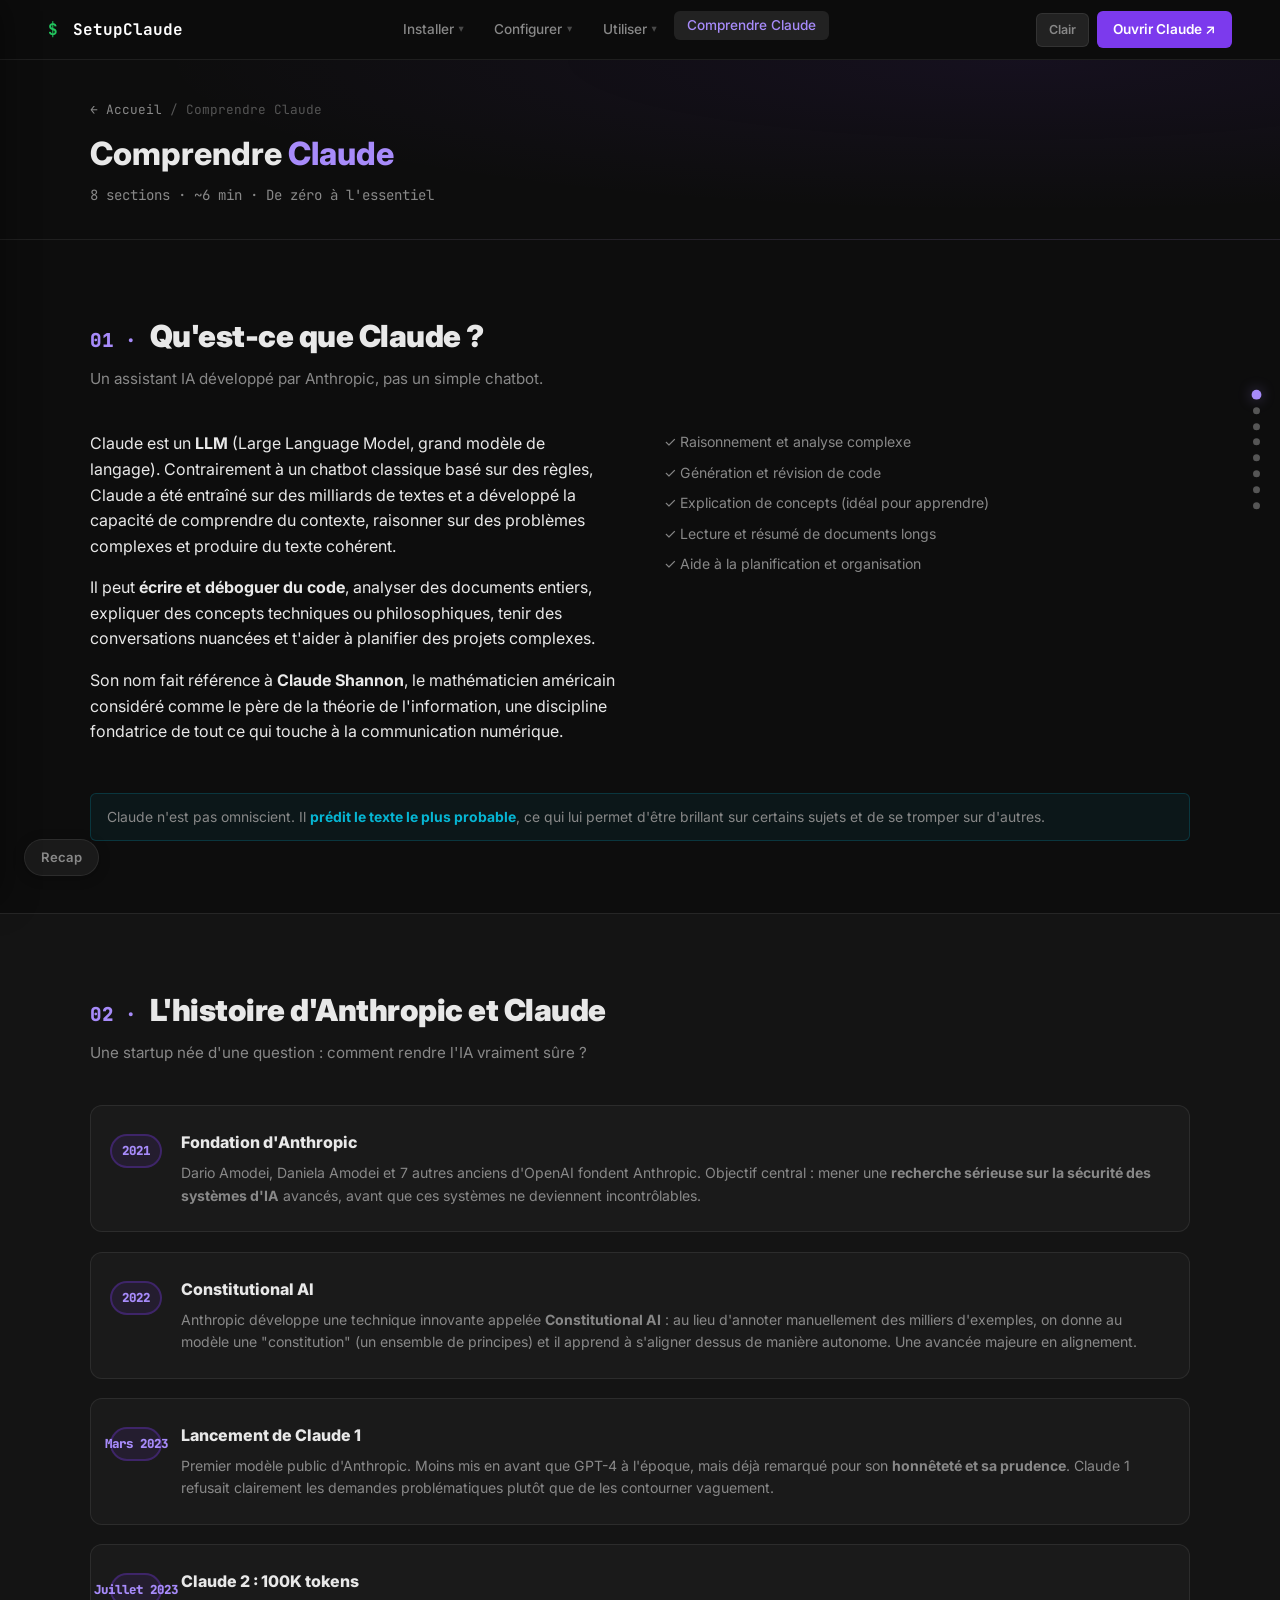
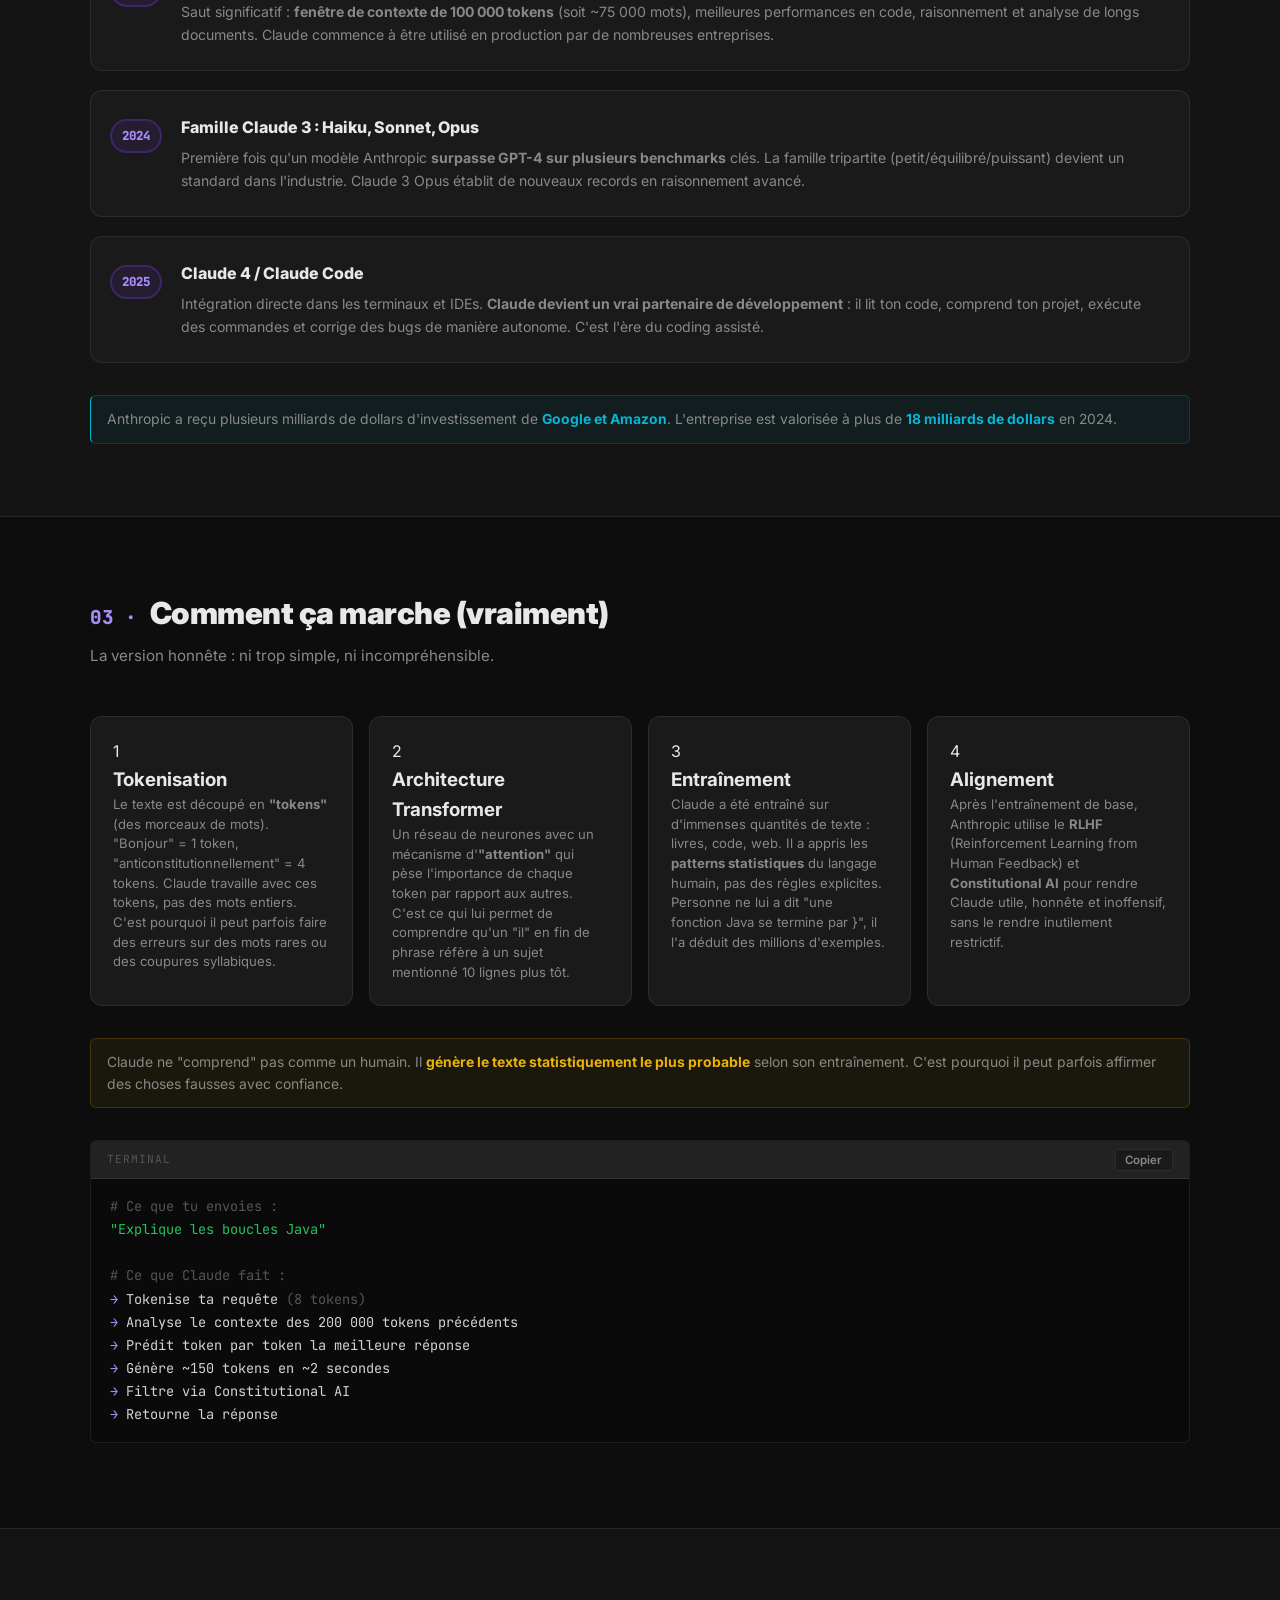
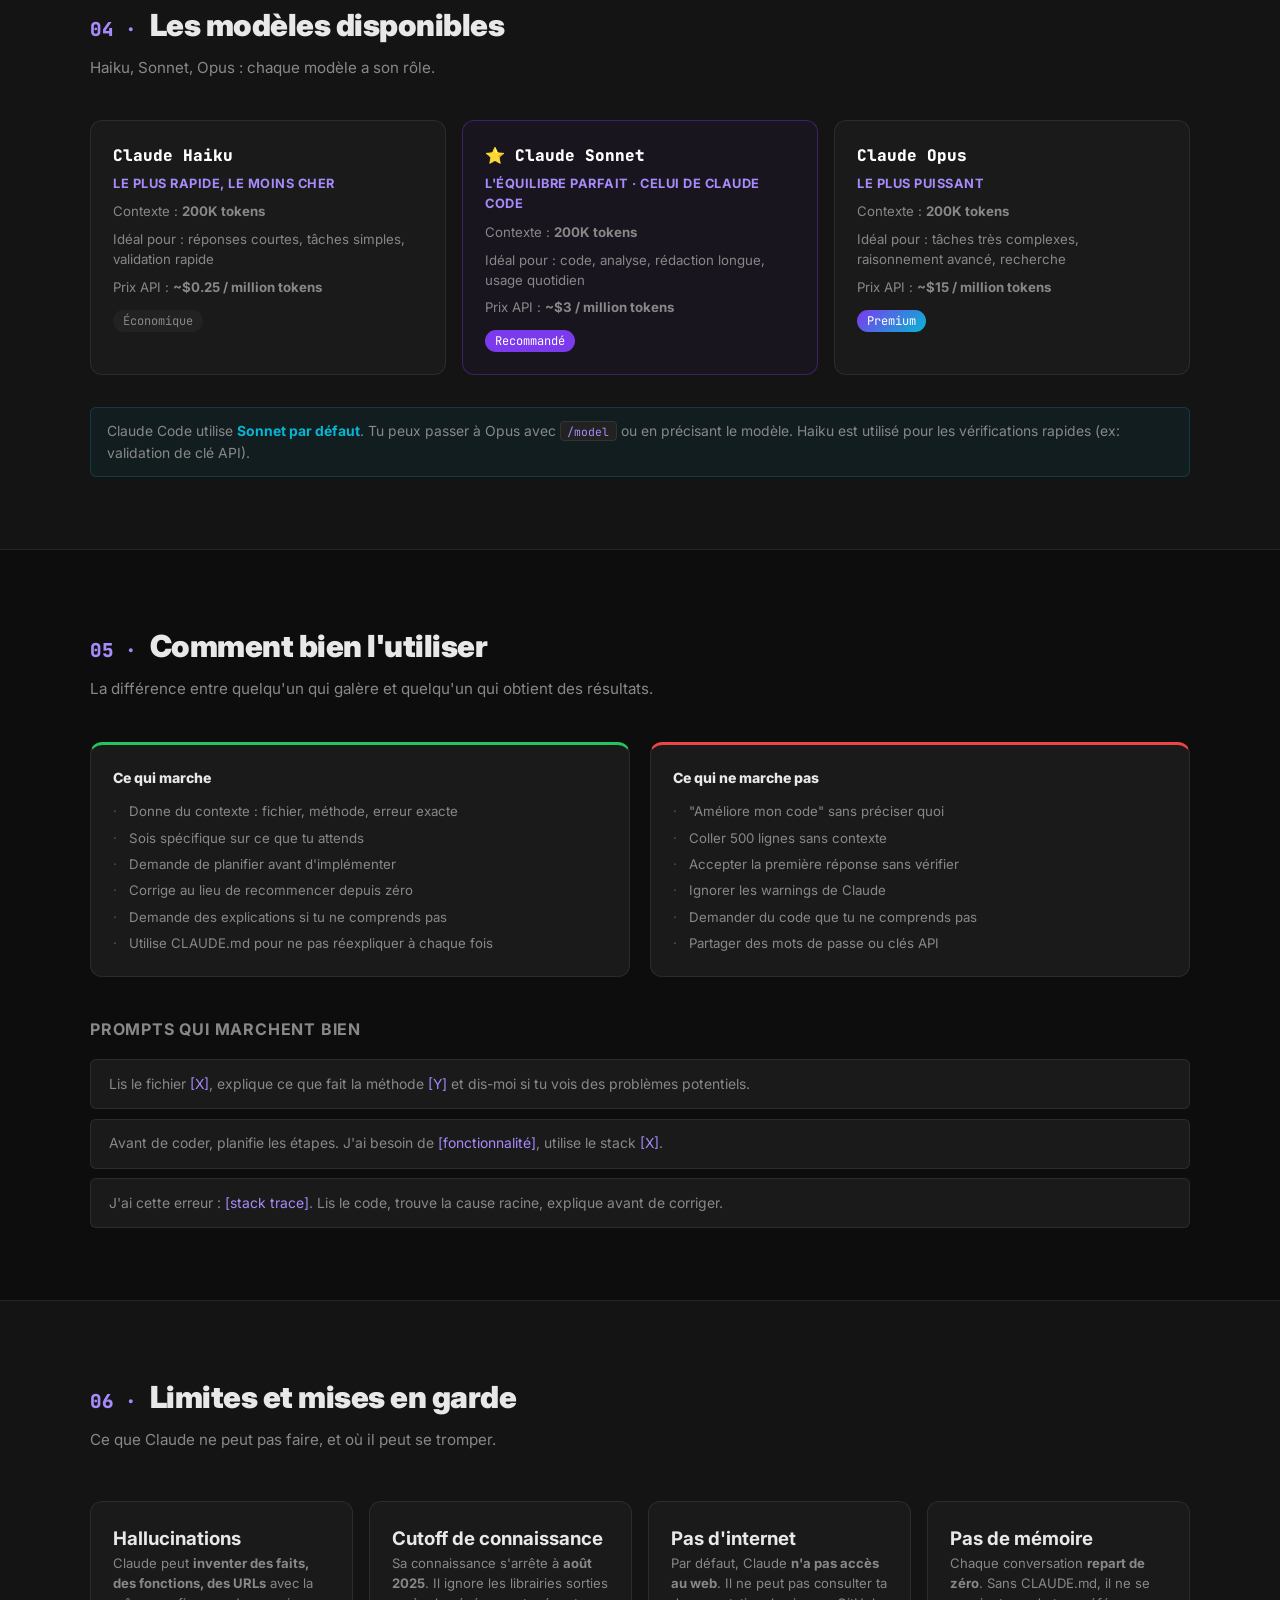
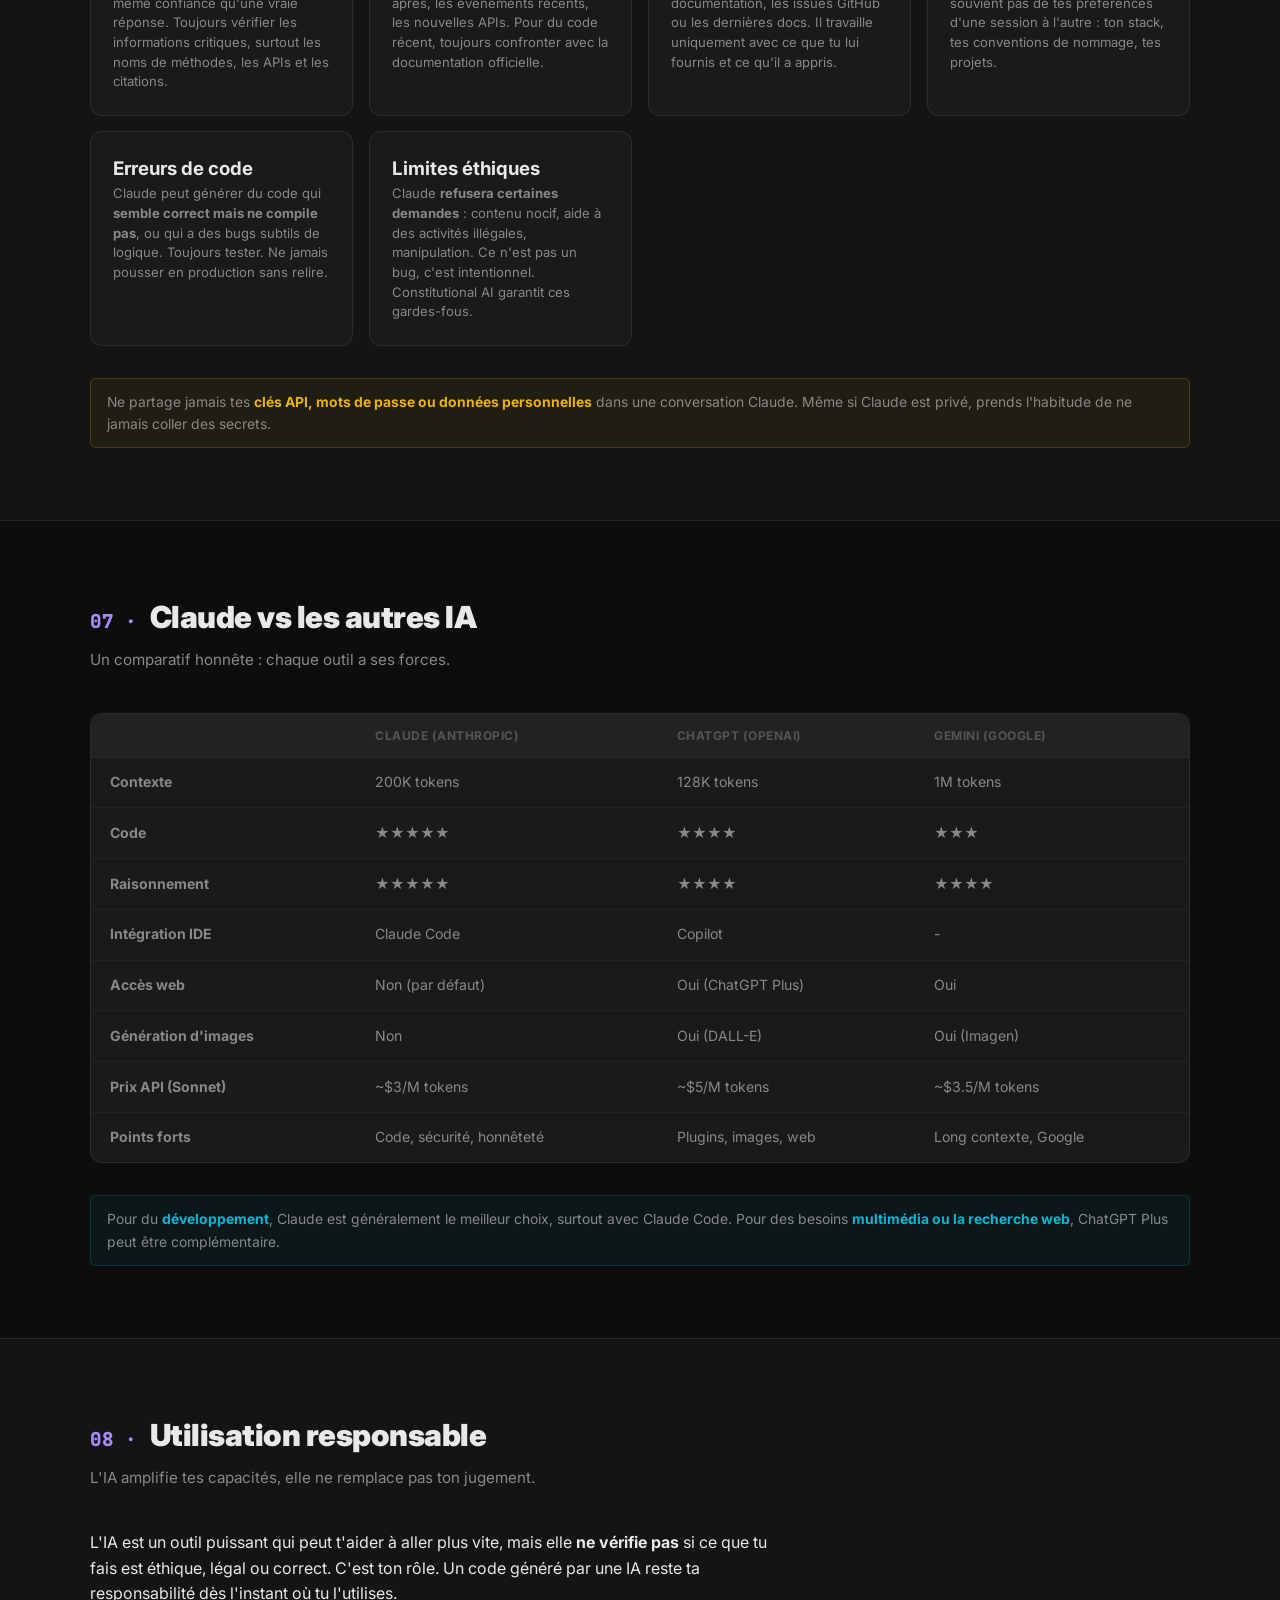
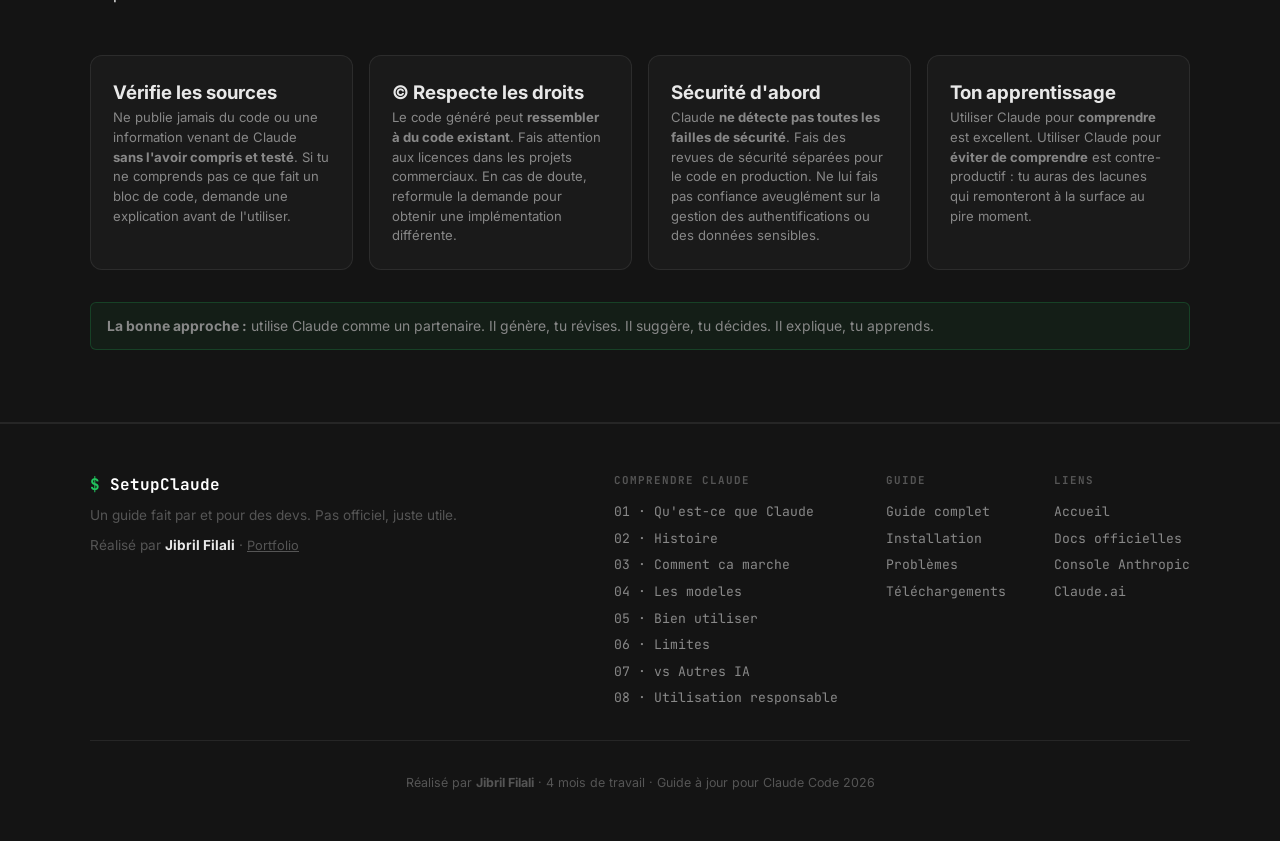
==== commit 7ab6cdd9: "fix: corrections audit complet site - Liens téléchargement CLAUDE.md vers GitHub - Ajout downloads/C" ====
--- a/claude.html
+++ b/claude.html
@@ -486,8 +486,8 @@
           <span class="footer-nav-title">Guide</span>
           <a href="guide.html">Guide complet</a>
           <a href="guide.html#installation">Installation</a>
-          <a href="guide.html#troubleshooting">Problemes</a>
-          <a href="guide.html#telechargements">Telechargements</a>
+          <a href="guide.html#troubleshooting">Problèmes</a>
+          <a href="guide.html#telechargements">Téléchargements</a>
         </div>
         <div class="footer-nav-col">
           <span class="footer-nav-title">Liens</span>
@@ -542,7 +542,7 @@
     </div>
     <div class="cheatsheet-section">
       <div class="cheatsheet-section-title">Modèles Claude</div>
-      <div class="cheatsheet-row"><span class="cheatsheet-cmd">claude-haiku-4-5</span><span class="cheatsheet-desc">rapide, léger</span></div>
+      <div class="cheatsheet-row"><span class="cheatsheet-cmd">claude-haiku-4-5-20251001</span><span class="cheatsheet-desc">rapide, léger</span></div>
       <div class="cheatsheet-row"><span class="cheatsheet-cmd">claude-sonnet-4-6</span><span class="cheatsheet-desc">équilibré ★</span></div>
       <div class="cheatsheet-row"><span class="cheatsheet-cmd">claude-opus-4-6</span><span class="cheatsheet-desc">le plus puissant</span></div>
     </div>
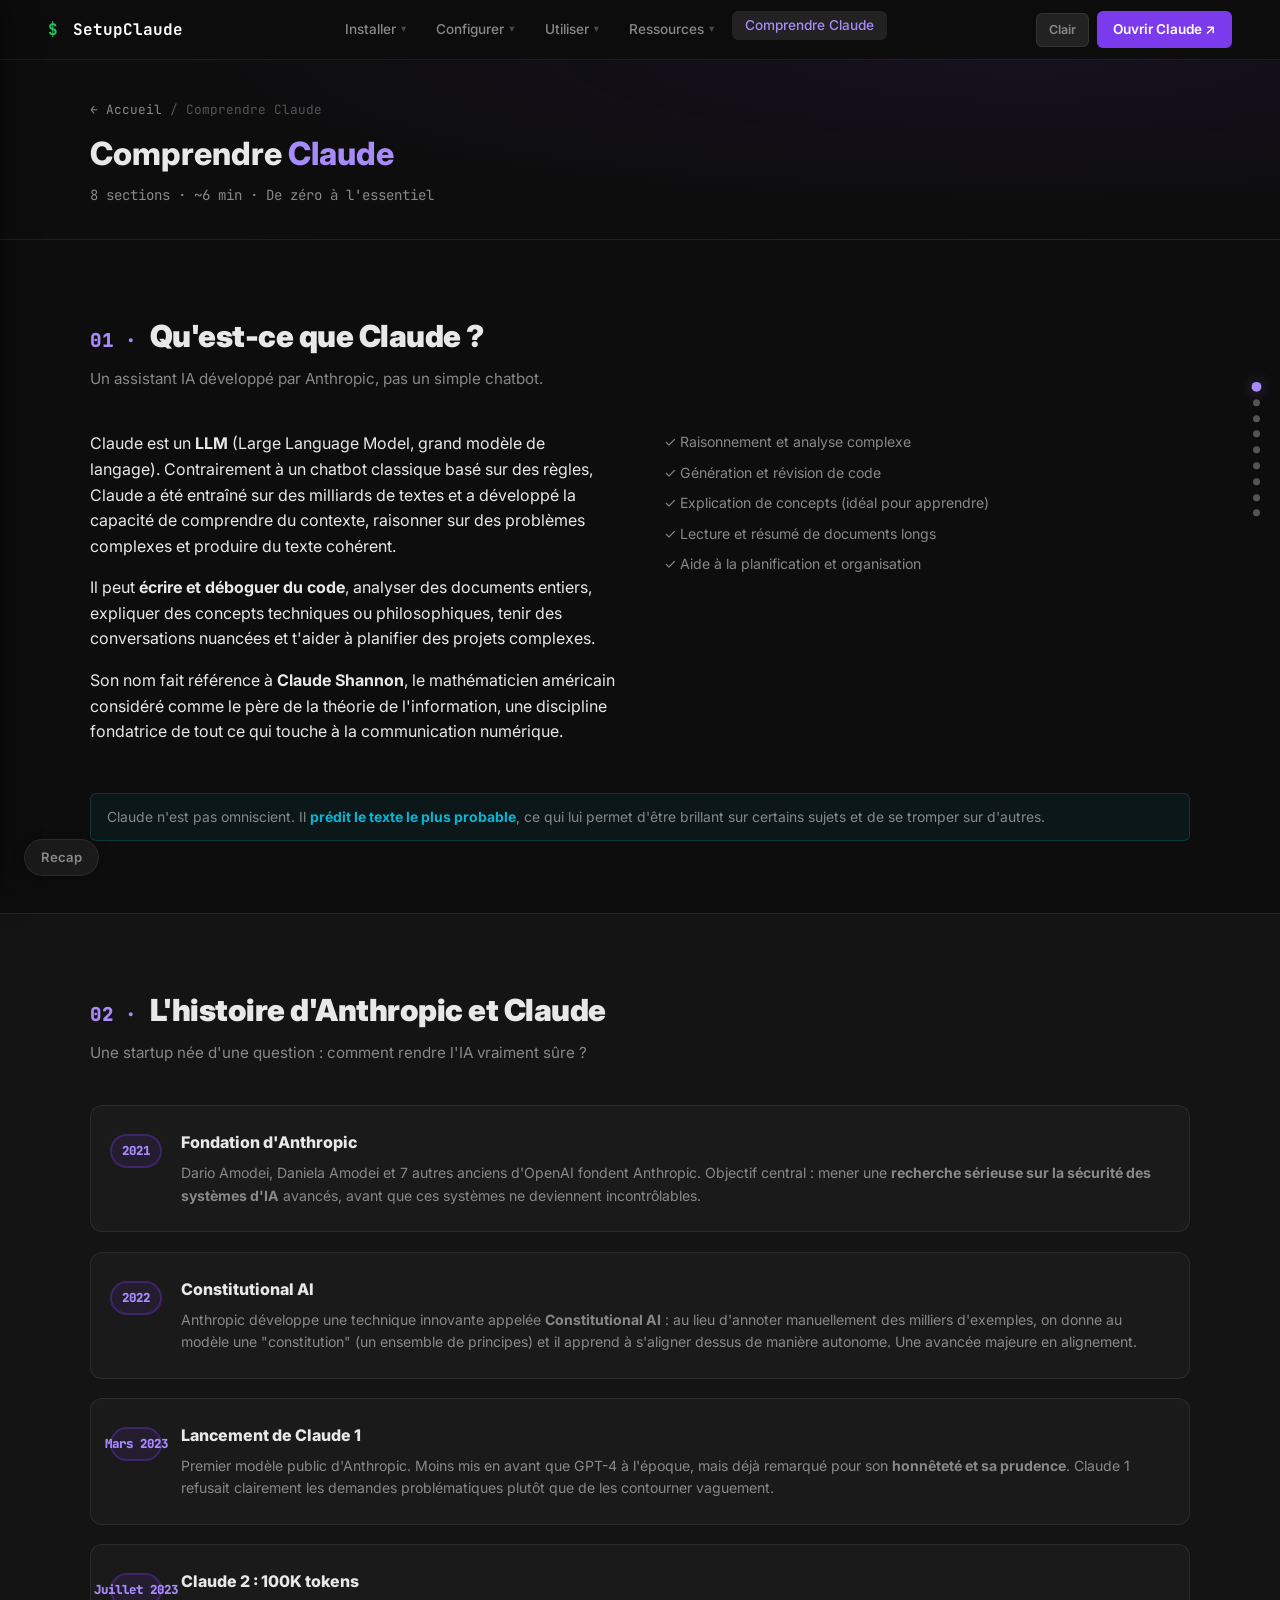
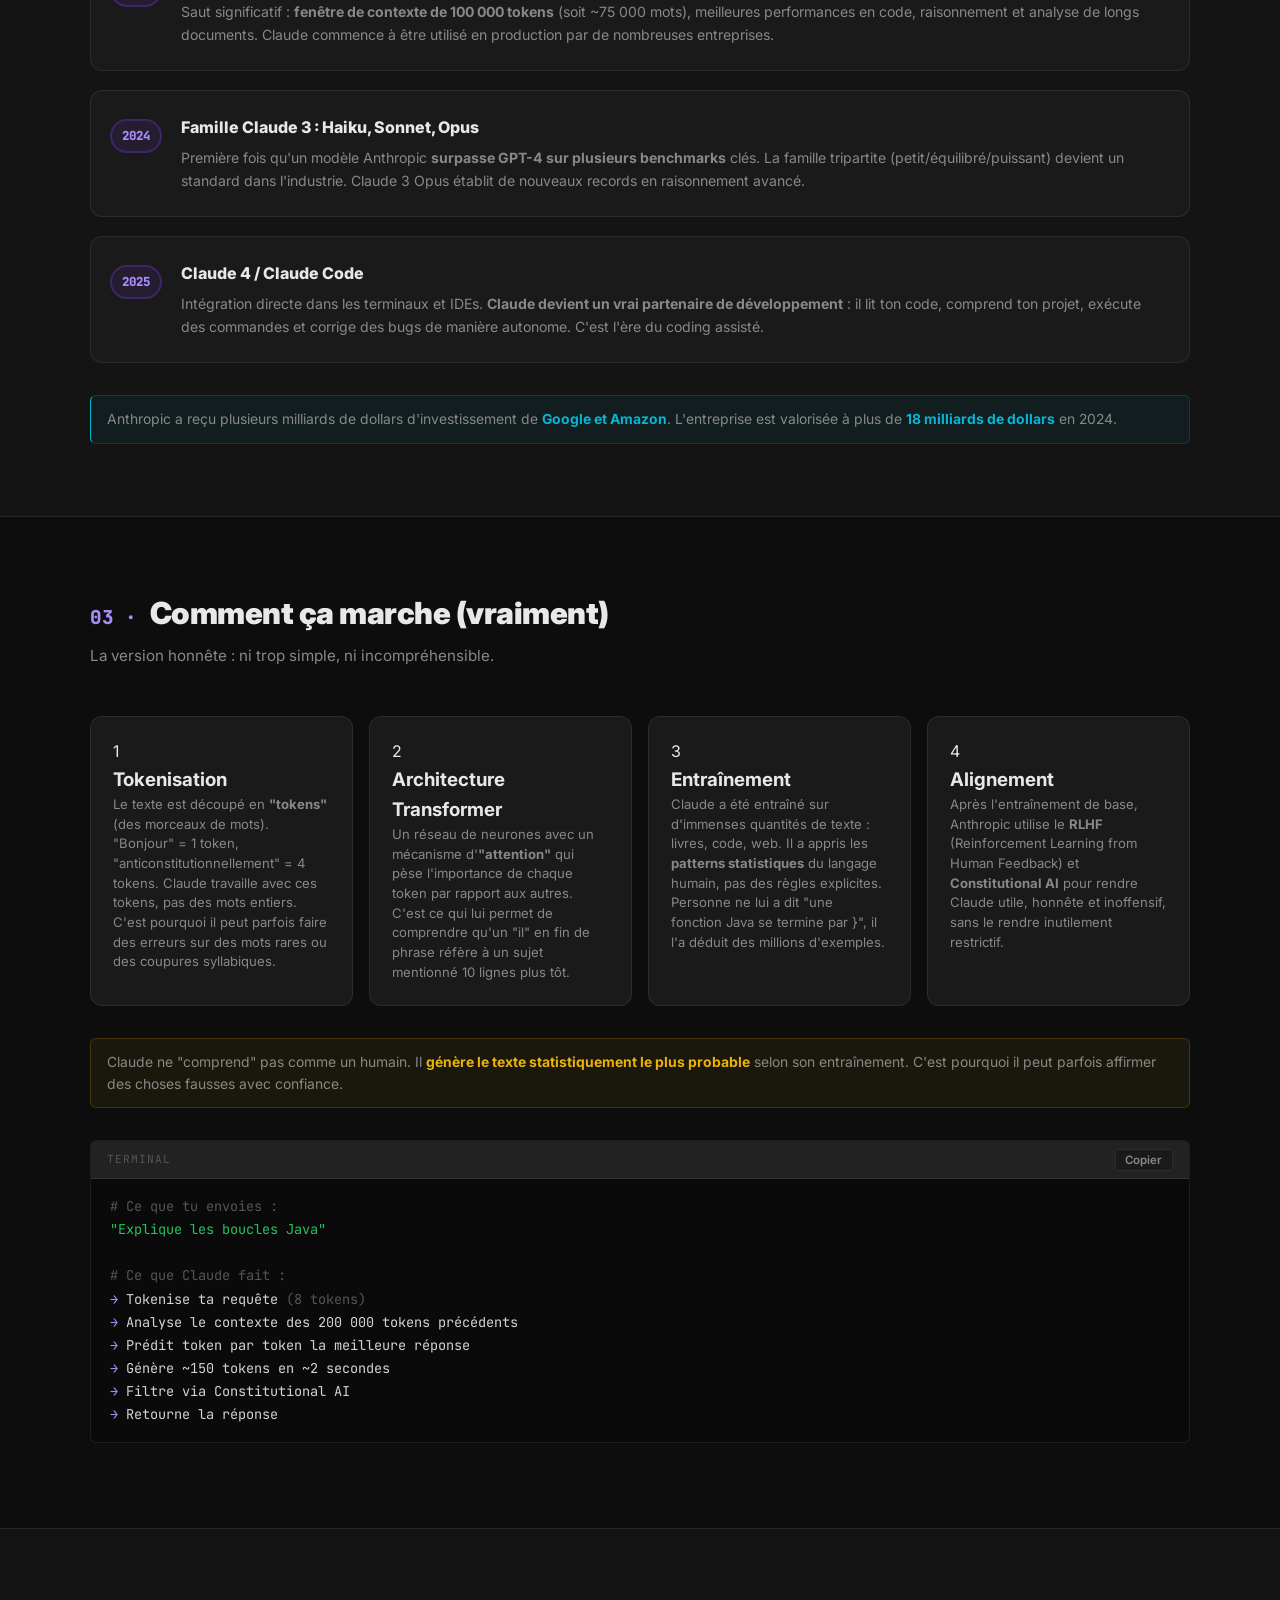
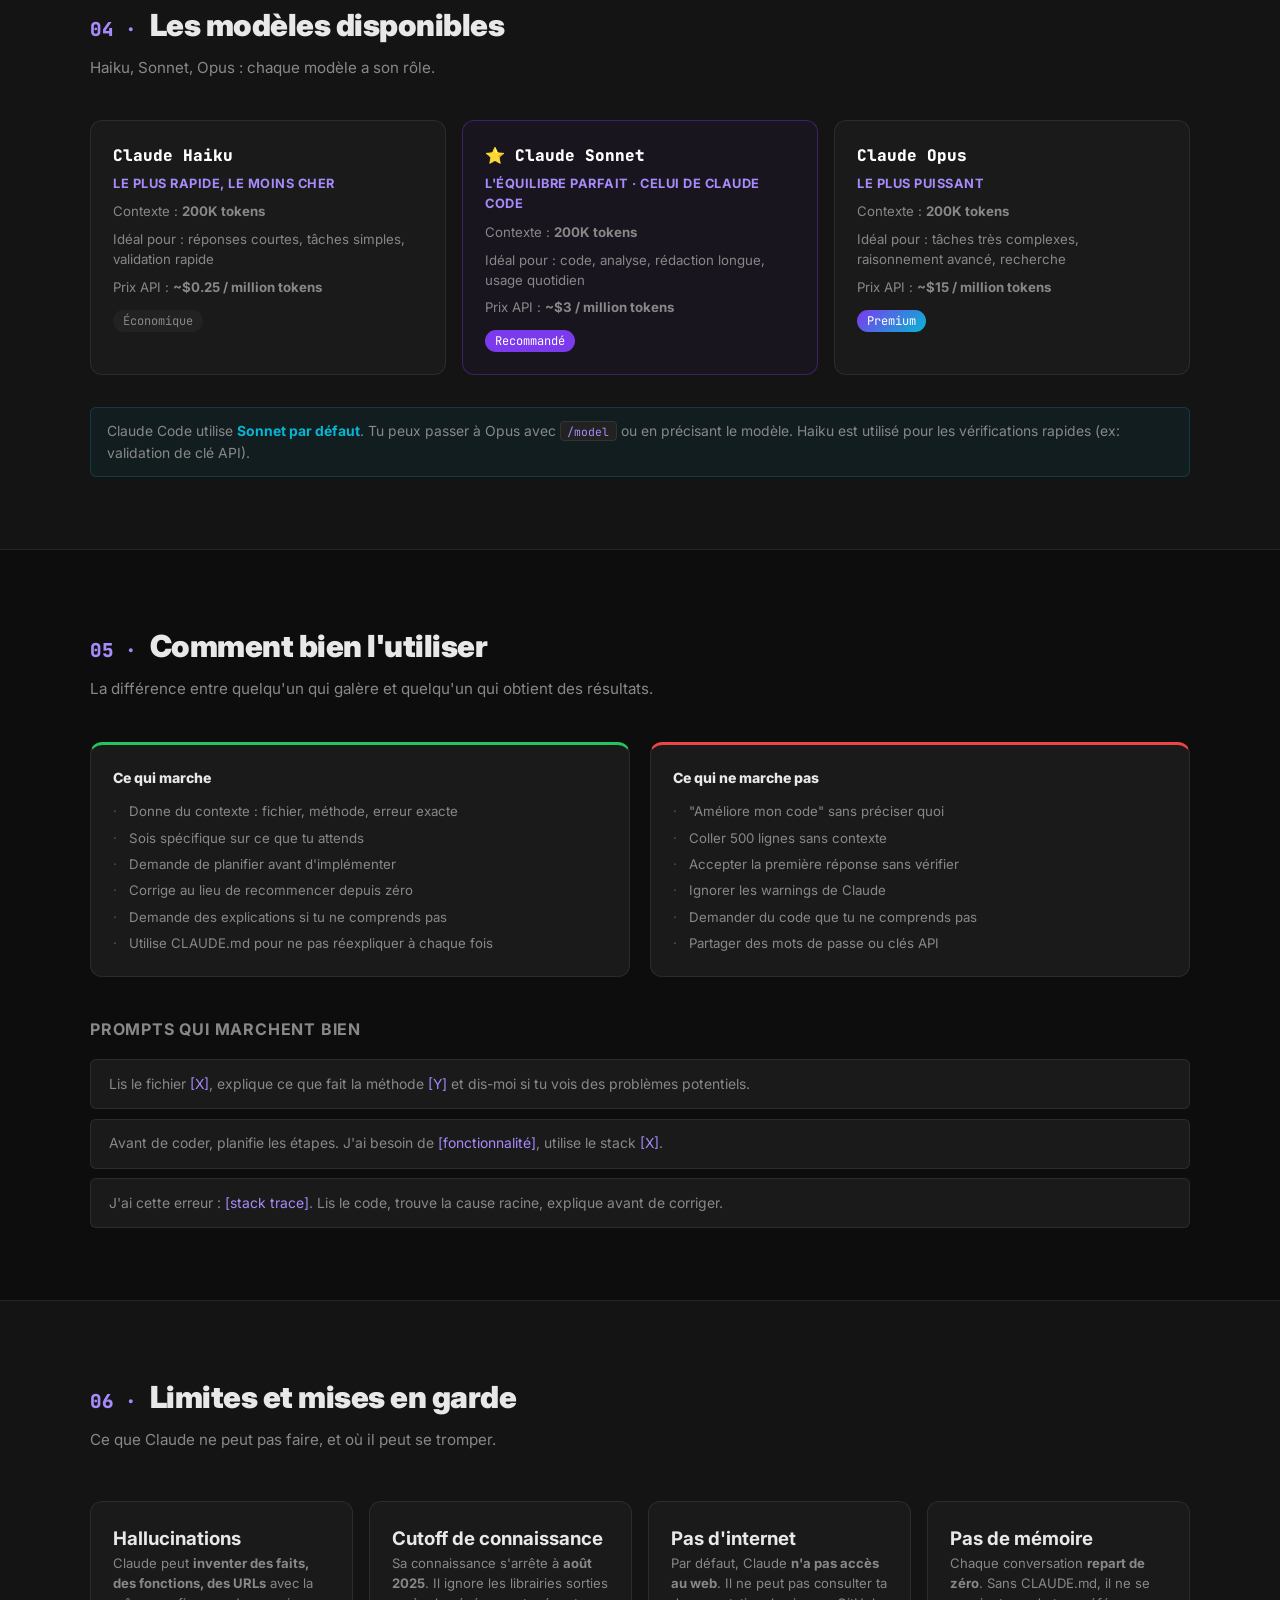
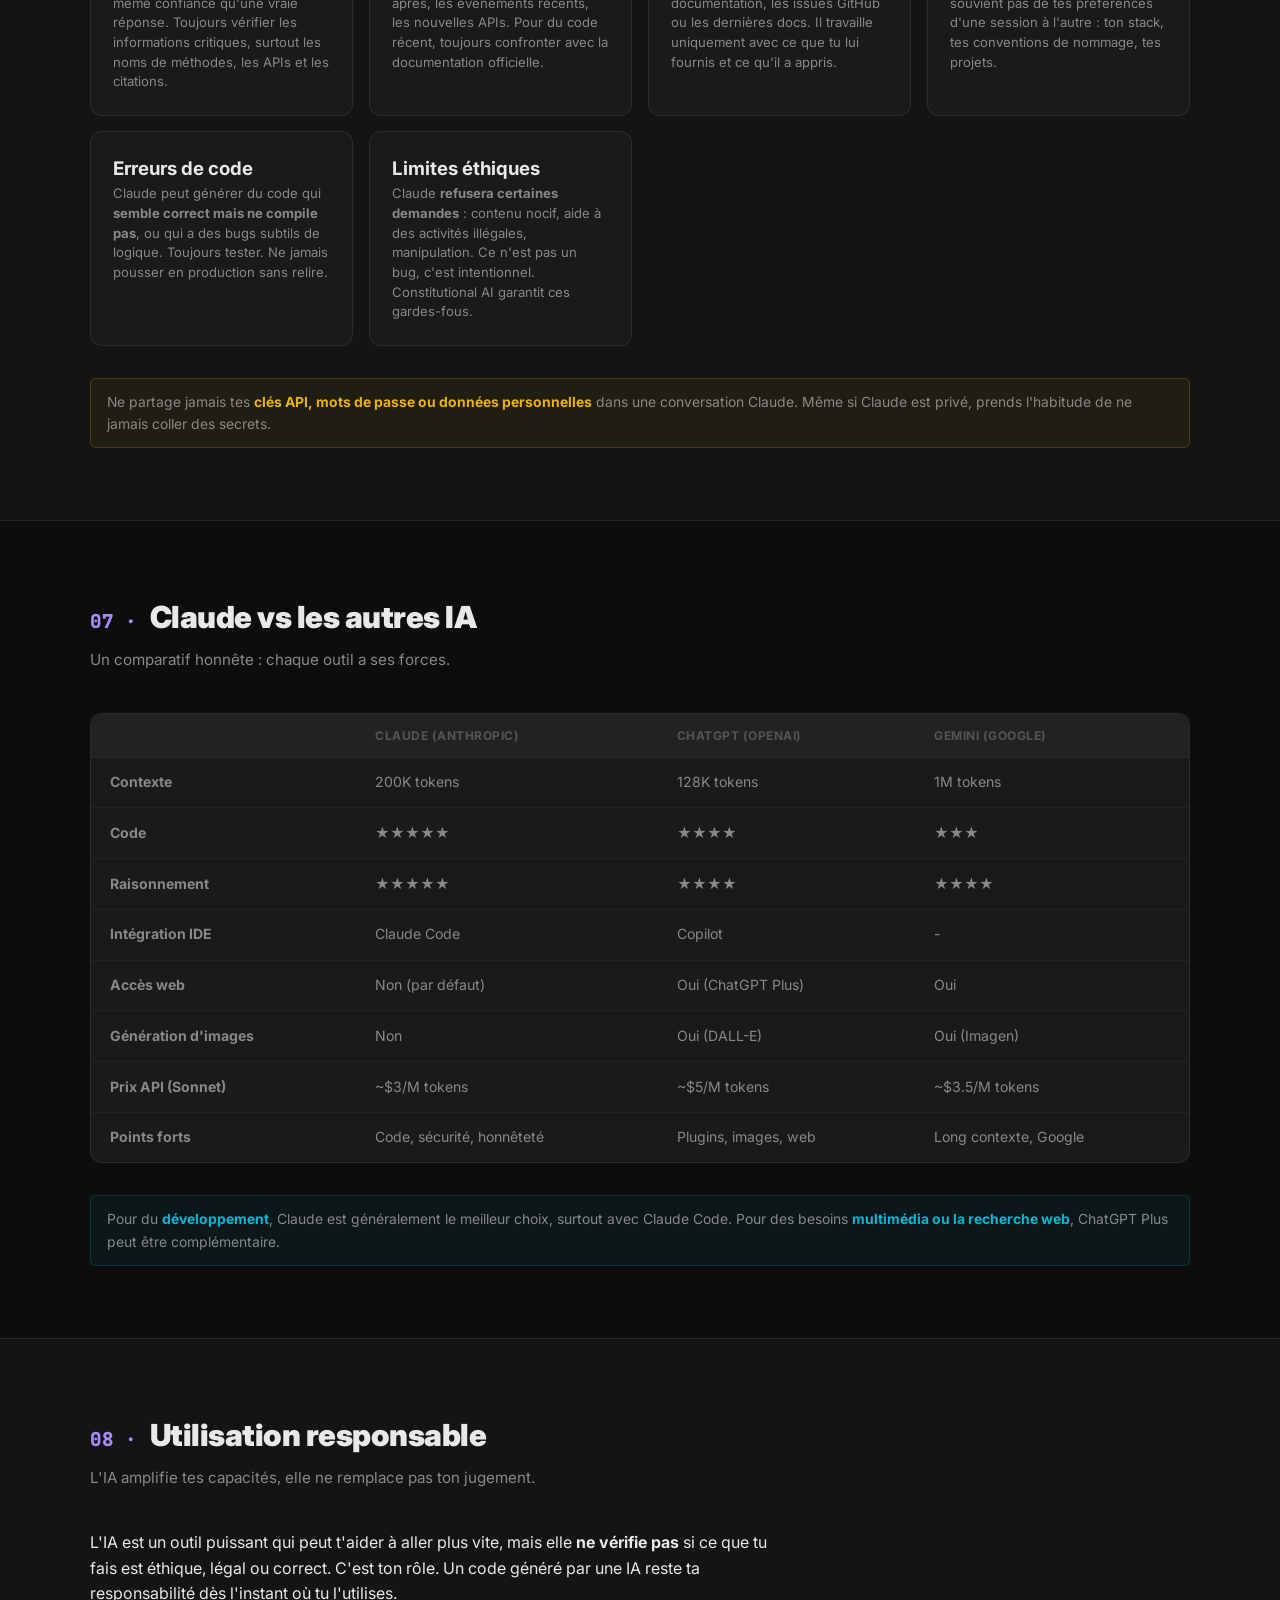
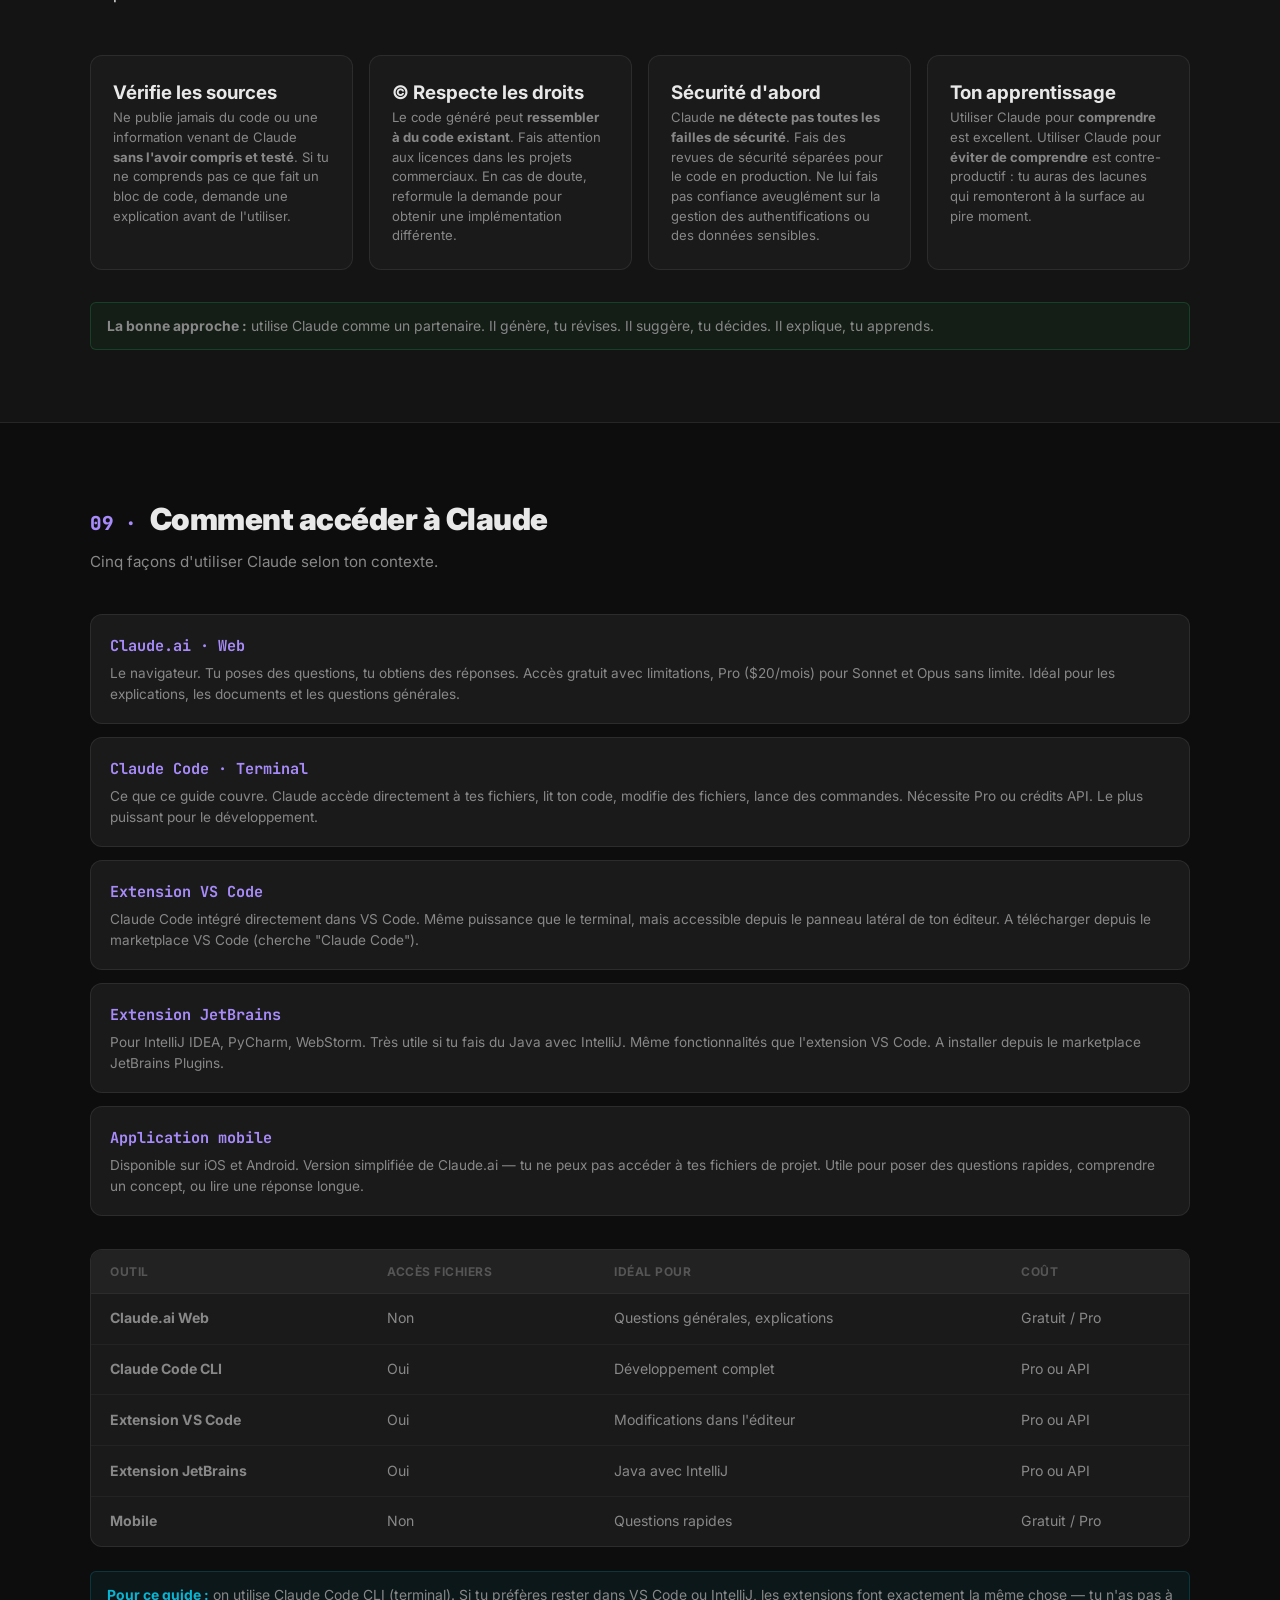
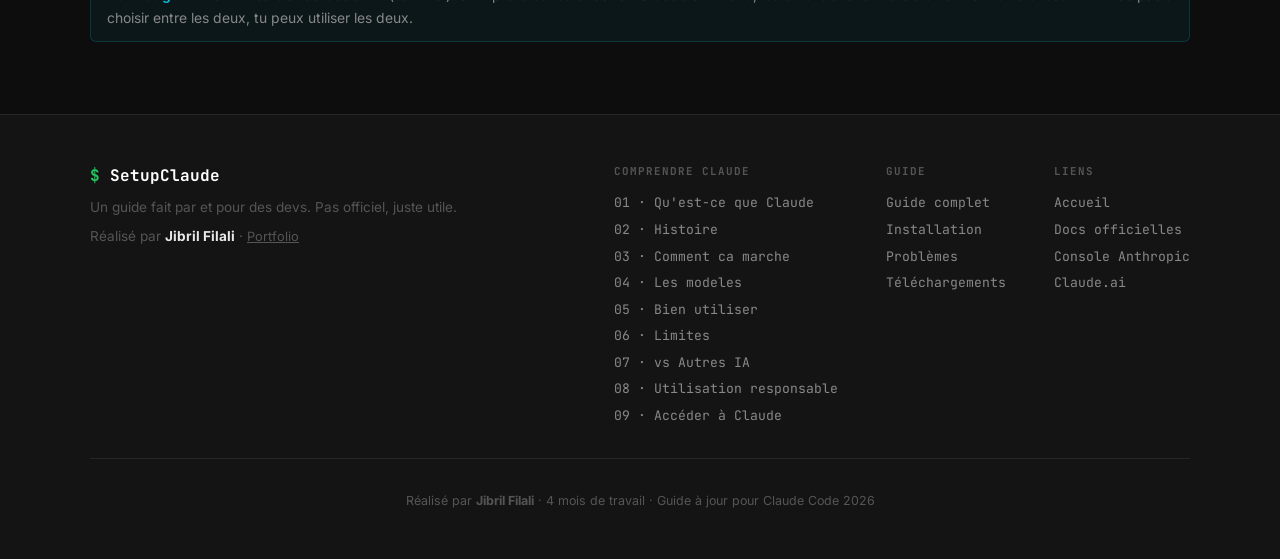
==== commit 13d44e3d: "feat: FAQ, section extensions claude.html, navbar/footer mis à jour - faq.html (nouvelle page) : 5 s" ====
--- a/claude.html
+++ b/claude.html
@@ -37,6 +37,15 @@
           <a href="guide.html#sous-agents">07 · Sous-agents</a>
           <a href="guide.html#raccourcis">08 · Raccourcis</a>
           <a href="guide.html#workflow">09 · Workflow</a>
+        </div>
+      </li>
+      <li class="has-dropdown">
+        <a>Ressources <span class="nav-arrow">▾</span></a>
+        <div class="nav-dropdown">
+          <a href="guide.html#prompts">Prompts</a>
+          <a href="guide.html#telechargements">Téléchargements</a>
+          <a href="guide.html#troubleshooting">Problèmes</a>
+          <a href="faq.html">FAQ</a>
         </div>
       </li>
       <li><a href="claude.html" style="color:var(--accent-light);background:var(--bg-4);padding:0.4rem 0.8rem;border-radius:var(--radius-sm);">Comprendre Claude</a></li>
@@ -462,6 +471,106 @@
     </div>
   </section>
 
+  <!-- ══════════════════════════════════════════
+       09 — COMMENT ACCEDER A CLAUDE
+  ══════════════════════════════════════════ -->
+  <section class="section" id="acces">
+    <div class="container">
+      <div class="section-header">
+        <h2 class="section-title"><span class="section-num">09 ·</span> Comment accéder à Claude</h2>
+        <p class="section-sub">Cinq façons d'utiliser Claude selon ton contexte.</p>
+      </div>
+
+      <div class="agents-grid">
+
+        <div class="agent-card">
+          <div class="agent-info">
+            <div class="agent-name">Claude.ai · Web</div>
+            <div class="agent-desc">Le navigateur. Tu poses des questions, tu obtiens des réponses. Accès gratuit avec limitations, Pro ($20/mois) pour Sonnet et Opus sans limite. Idéal pour les explications, les documents et les questions générales.</div>
+          </div>
+        </div>
+
+        <div class="agent-card">
+          <div class="agent-info">
+            <div class="agent-name">Claude Code · Terminal</div>
+            <div class="agent-desc">Ce que ce guide couvre. Claude accède directement à tes fichiers, lit ton code, modifie des fichiers, lance des commandes. Nécessite Pro ou crédits API. Le plus puissant pour le développement.</div>
+          </div>
+        </div>
+
+        <div class="agent-card">
+          <div class="agent-info">
+            <div class="agent-name">Extension VS Code</div>
+            <div class="agent-desc">Claude Code intégré directement dans VS Code. Même puissance que le terminal, mais accessible depuis le panneau latéral de ton éditeur. A télécharger depuis le marketplace VS Code (cherche "Claude Code").</div>
+          </div>
+        </div>
+
+        <div class="agent-card">
+          <div class="agent-info">
+            <div class="agent-name">Extension JetBrains</div>
+            <div class="agent-desc">Pour IntelliJ IDEA, PyCharm, WebStorm. Très utile si tu fais du Java avec IntelliJ. Même fonctionnalités que l'extension VS Code. A installer depuis le marketplace JetBrains Plugins.</div>
+          </div>
+        </div>
+
+        <div class="agent-card">
+          <div class="agent-info">
+            <div class="agent-name">Application mobile</div>
+            <div class="agent-desc">Disponible sur iOS et Android. Version simplifiée de Claude.ai — tu ne peux pas accéder à tes fichiers de projet. Utile pour poser des questions rapides, comprendre un concept, ou lire une réponse longue.</div>
+          </div>
+        </div>
+
+      </div>
+
+      <div class="cmd-table-card" style="margin-top:2rem">
+        <table class="cmd-table">
+          <thead>
+            <tr>
+              <th>Outil</th>
+              <th>Accès fichiers</th>
+              <th>Idéal pour</th>
+              <th>Coût</th>
+            </tr>
+          </thead>
+          <tbody>
+            <tr>
+              <td><strong>Claude.ai Web</strong></td>
+              <td>Non</td>
+              <td>Questions générales, explications</td>
+              <td>Gratuit / Pro</td>
+            </tr>
+            <tr>
+              <td><strong>Claude Code CLI</strong></td>
+              <td>Oui</td>
+              <td>Développement complet</td>
+              <td>Pro ou API</td>
+            </tr>
+            <tr>
+              <td><strong>Extension VS Code</strong></td>
+              <td>Oui</td>
+              <td>Modifications dans l'éditeur</td>
+              <td>Pro ou API</td>
+            </tr>
+            <tr>
+              <td><strong>Extension JetBrains</strong></td>
+              <td>Oui</td>
+              <td>Java avec IntelliJ</td>
+              <td>Pro ou API</td>
+            </tr>
+            <tr>
+              <td><strong>Mobile</strong></td>
+              <td>Non</td>
+              <td>Questions rapides</td>
+              <td>Gratuit / Pro</td>
+            </tr>
+          </tbody>
+        </table>
+      </div>
+
+      <div class="info-box" style="margin-top:1.5rem">
+        <strong>Pour ce guide :</strong> on utilise Claude Code CLI (terminal). Si tu préfères rester dans VS Code ou IntelliJ, les extensions font exactement la même chose — tu n'as pas à choisir entre les deux, tu peux utiliser les deux.
+      </div>
+    </div>
+  </section>
+
   <!-- FOOTER -->
   <footer class="footer">
     <div class="footer-inner">
@@ -481,6 +590,7 @@
           <a href="#limites">06 · Limites</a>
           <a href="#vs-autres">07 · vs Autres IA</a>
           <a href="#responsable">08 · Utilisation responsable</a>
+          <a href="#acces">09 · Accéder à Claude</a>
         </div>
         <div class="footer-nav-col">
           <span class="footer-nav-title">Guide</span>
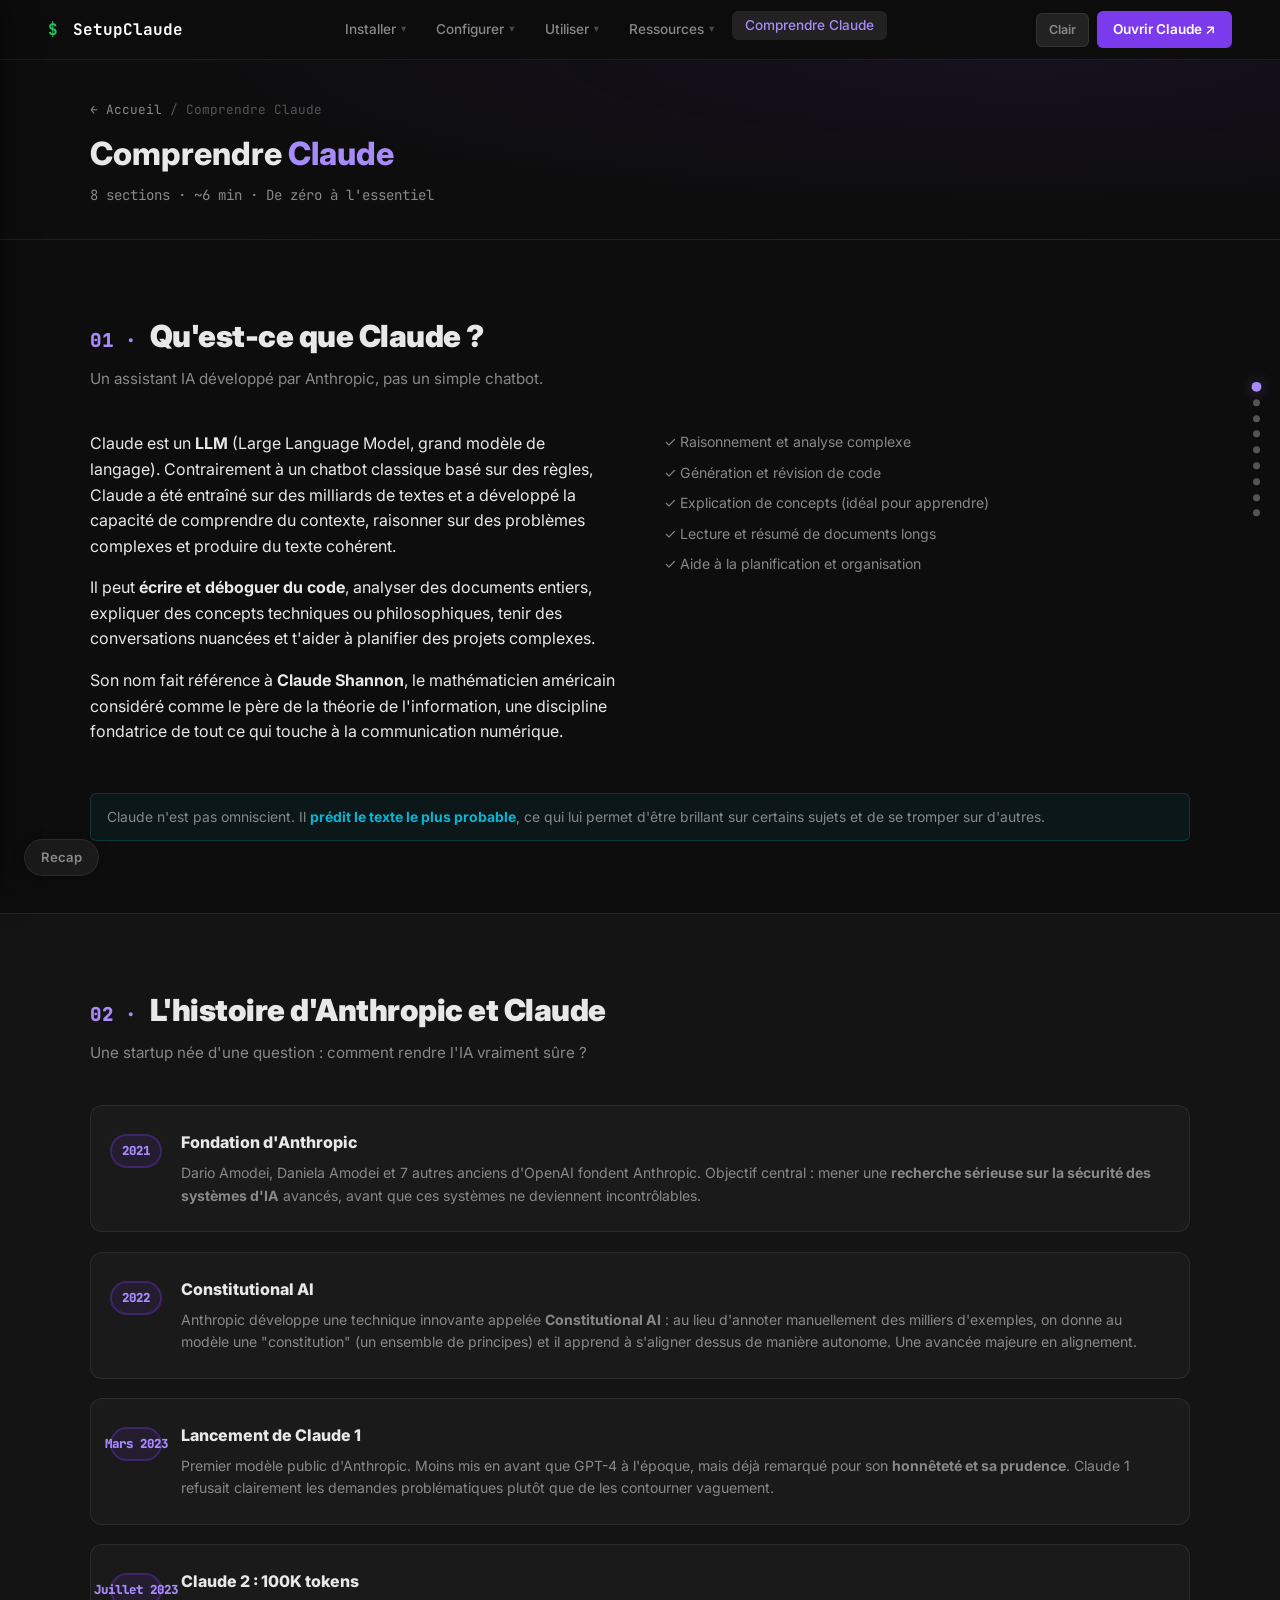
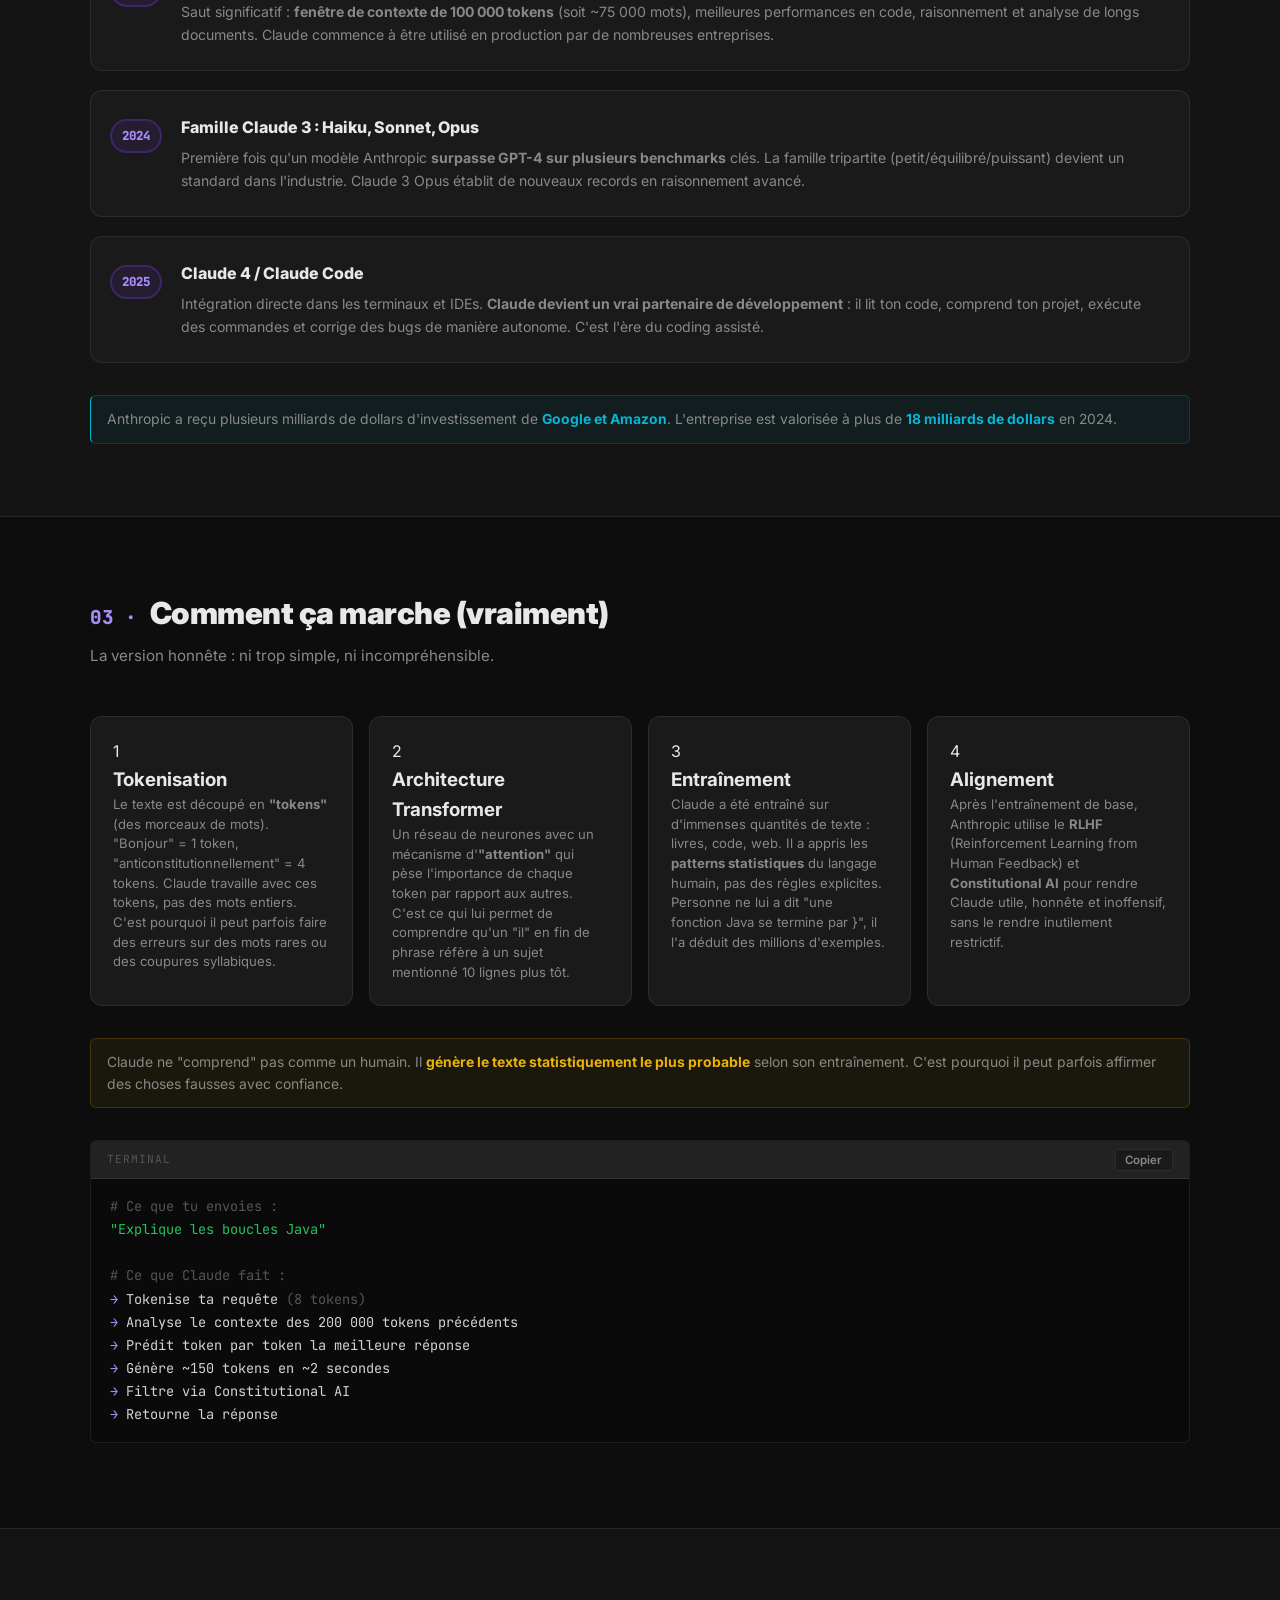
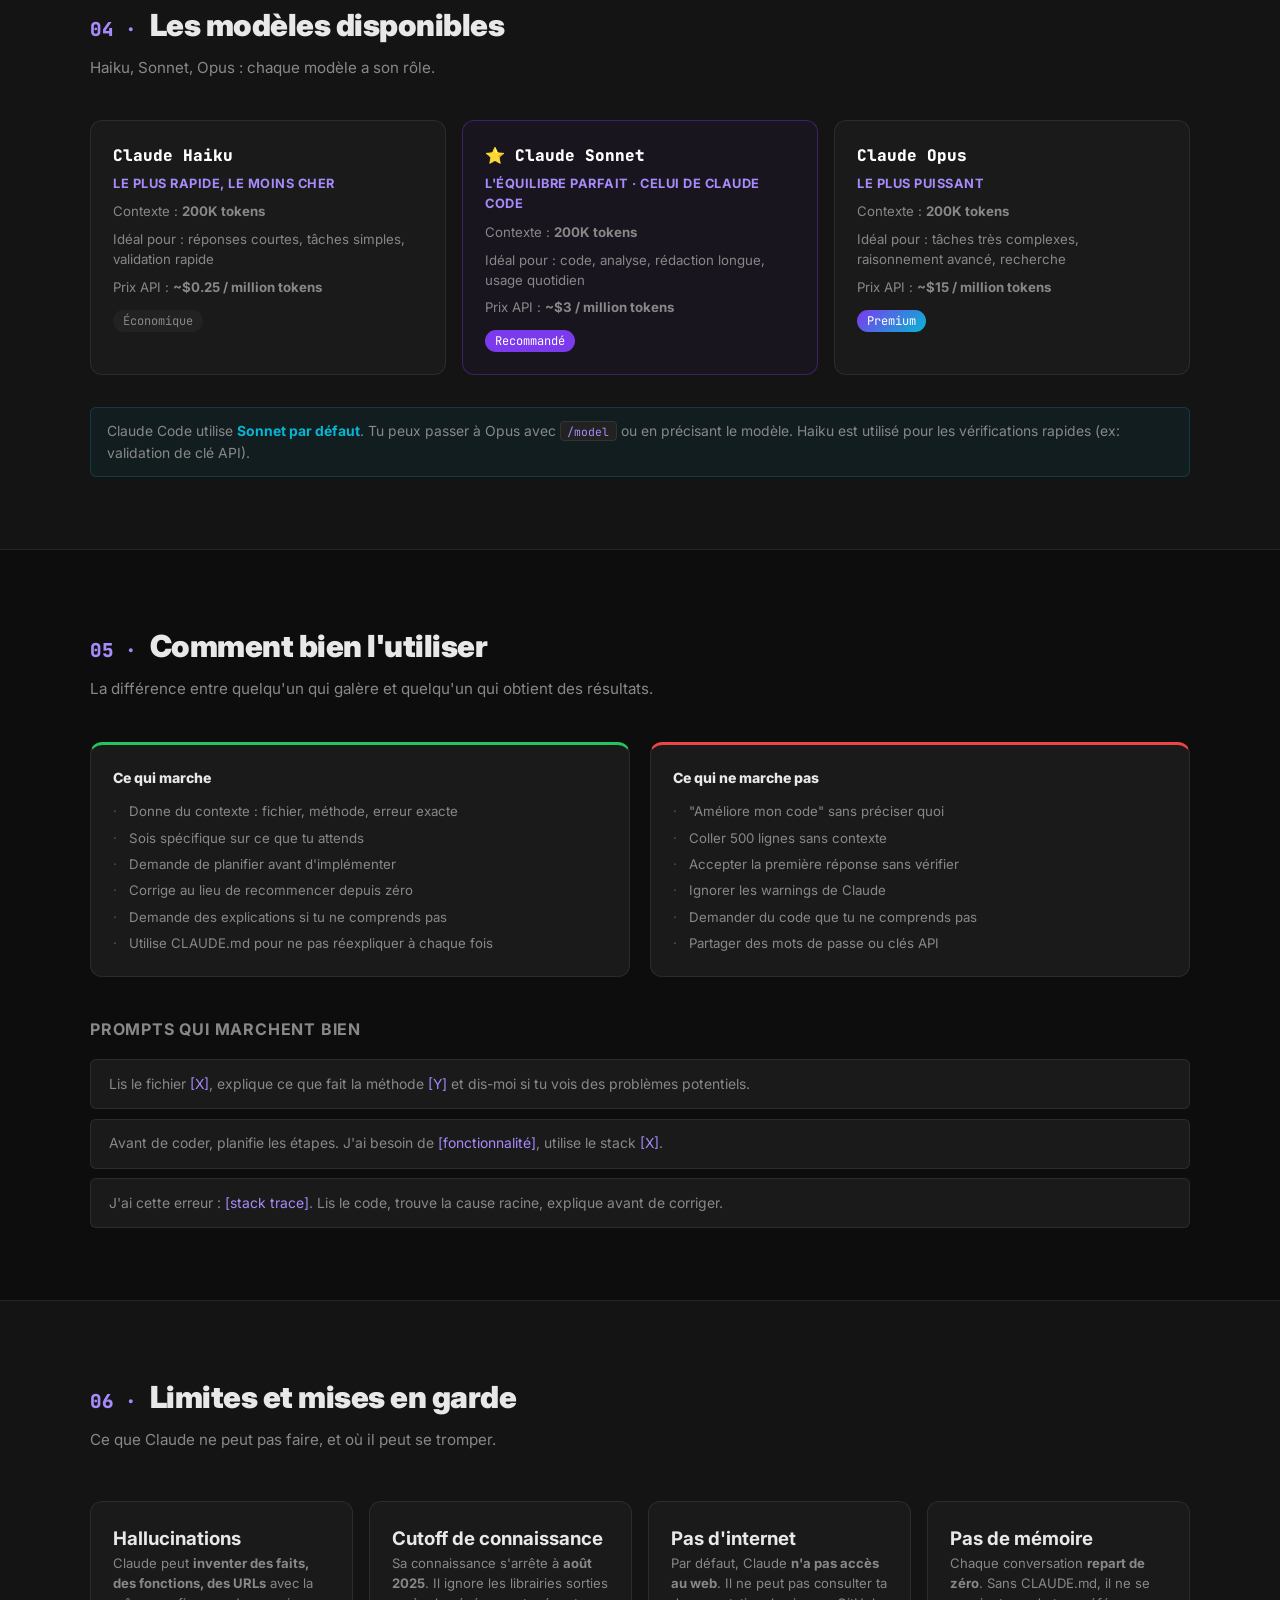
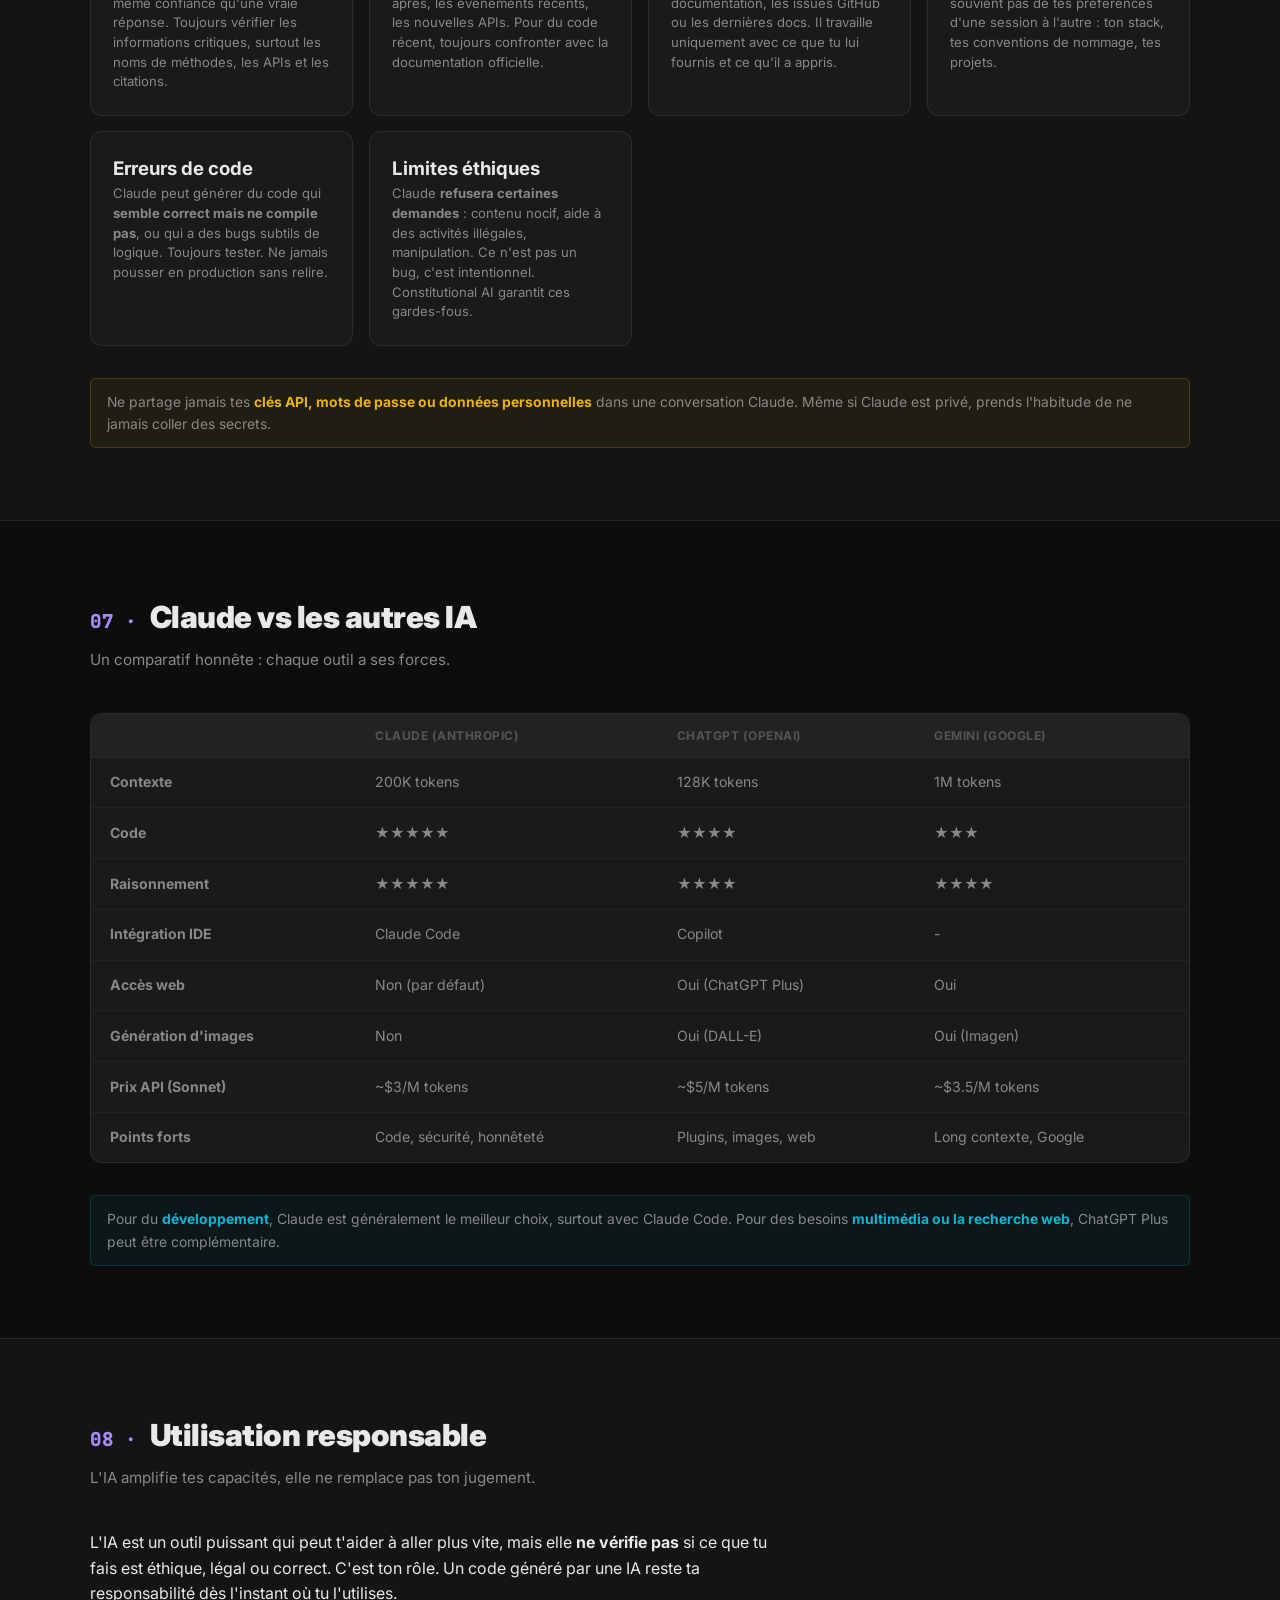
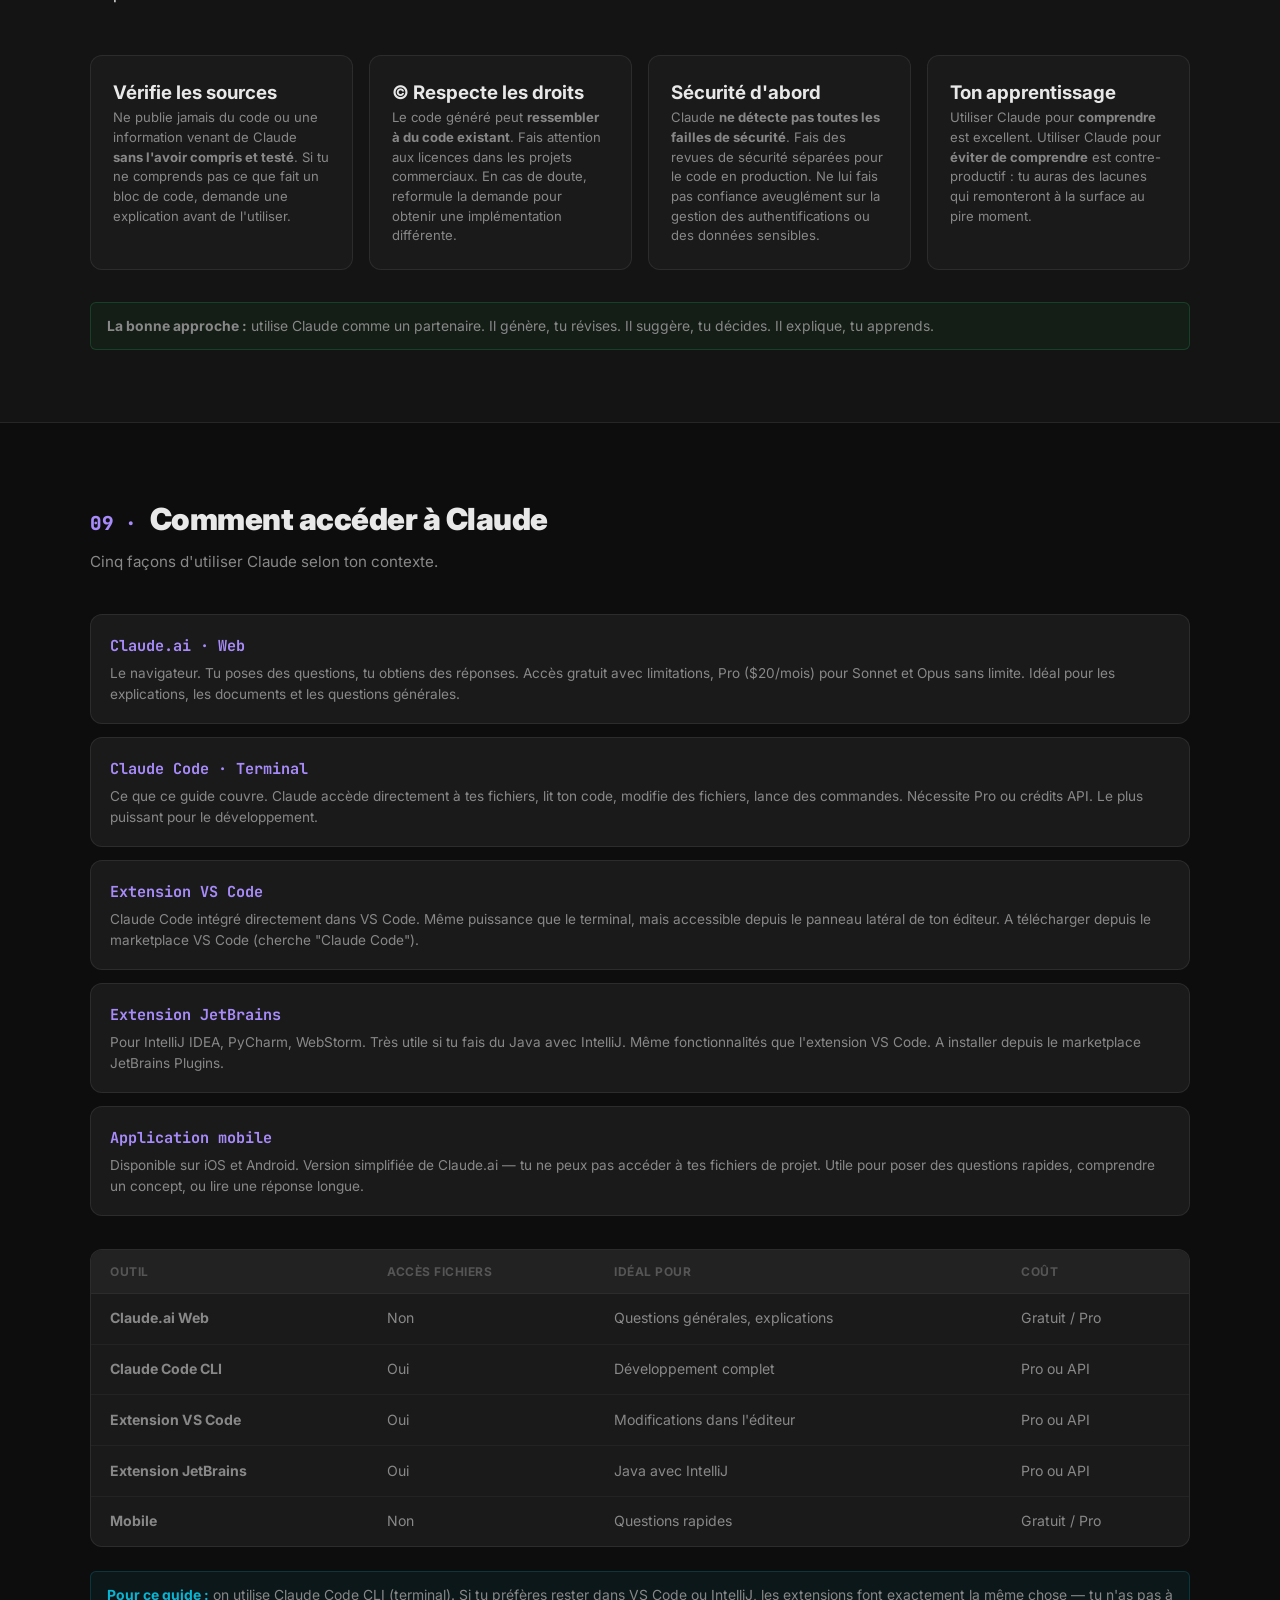
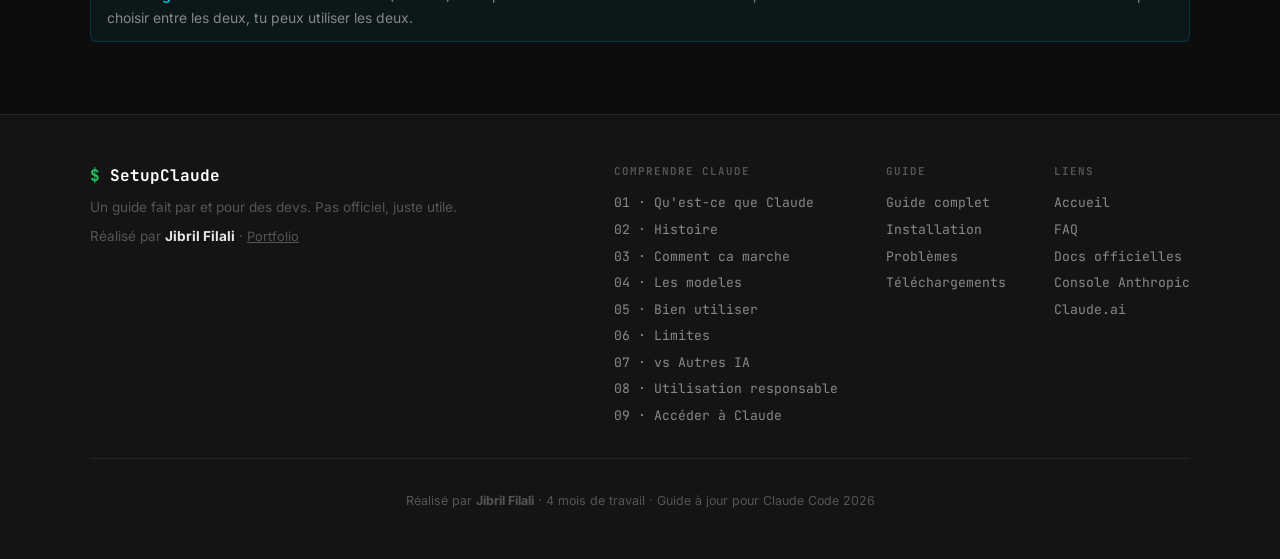
==== commit f010bce9: "feat: FAQ plus visible + footers complets - index.html : section CTA FAQ entre Comprendre Claude et " ====
--- a/claude.html
+++ b/claude.html
@@ -602,6 +602,7 @@
         <div class="footer-nav-col">
           <span class="footer-nav-title">Liens</span>
           <a href="index.html">Accueil</a>
+          <a href="faq.html">FAQ</a>
           <a href="https://docs.anthropic.com" target="_blank">Docs officielles</a>
           <a href="https://console.anthropic.com" target="_blank">Console Anthropic</a>
           <a href="https://claude.ai" target="_blank">Claude.ai</a>
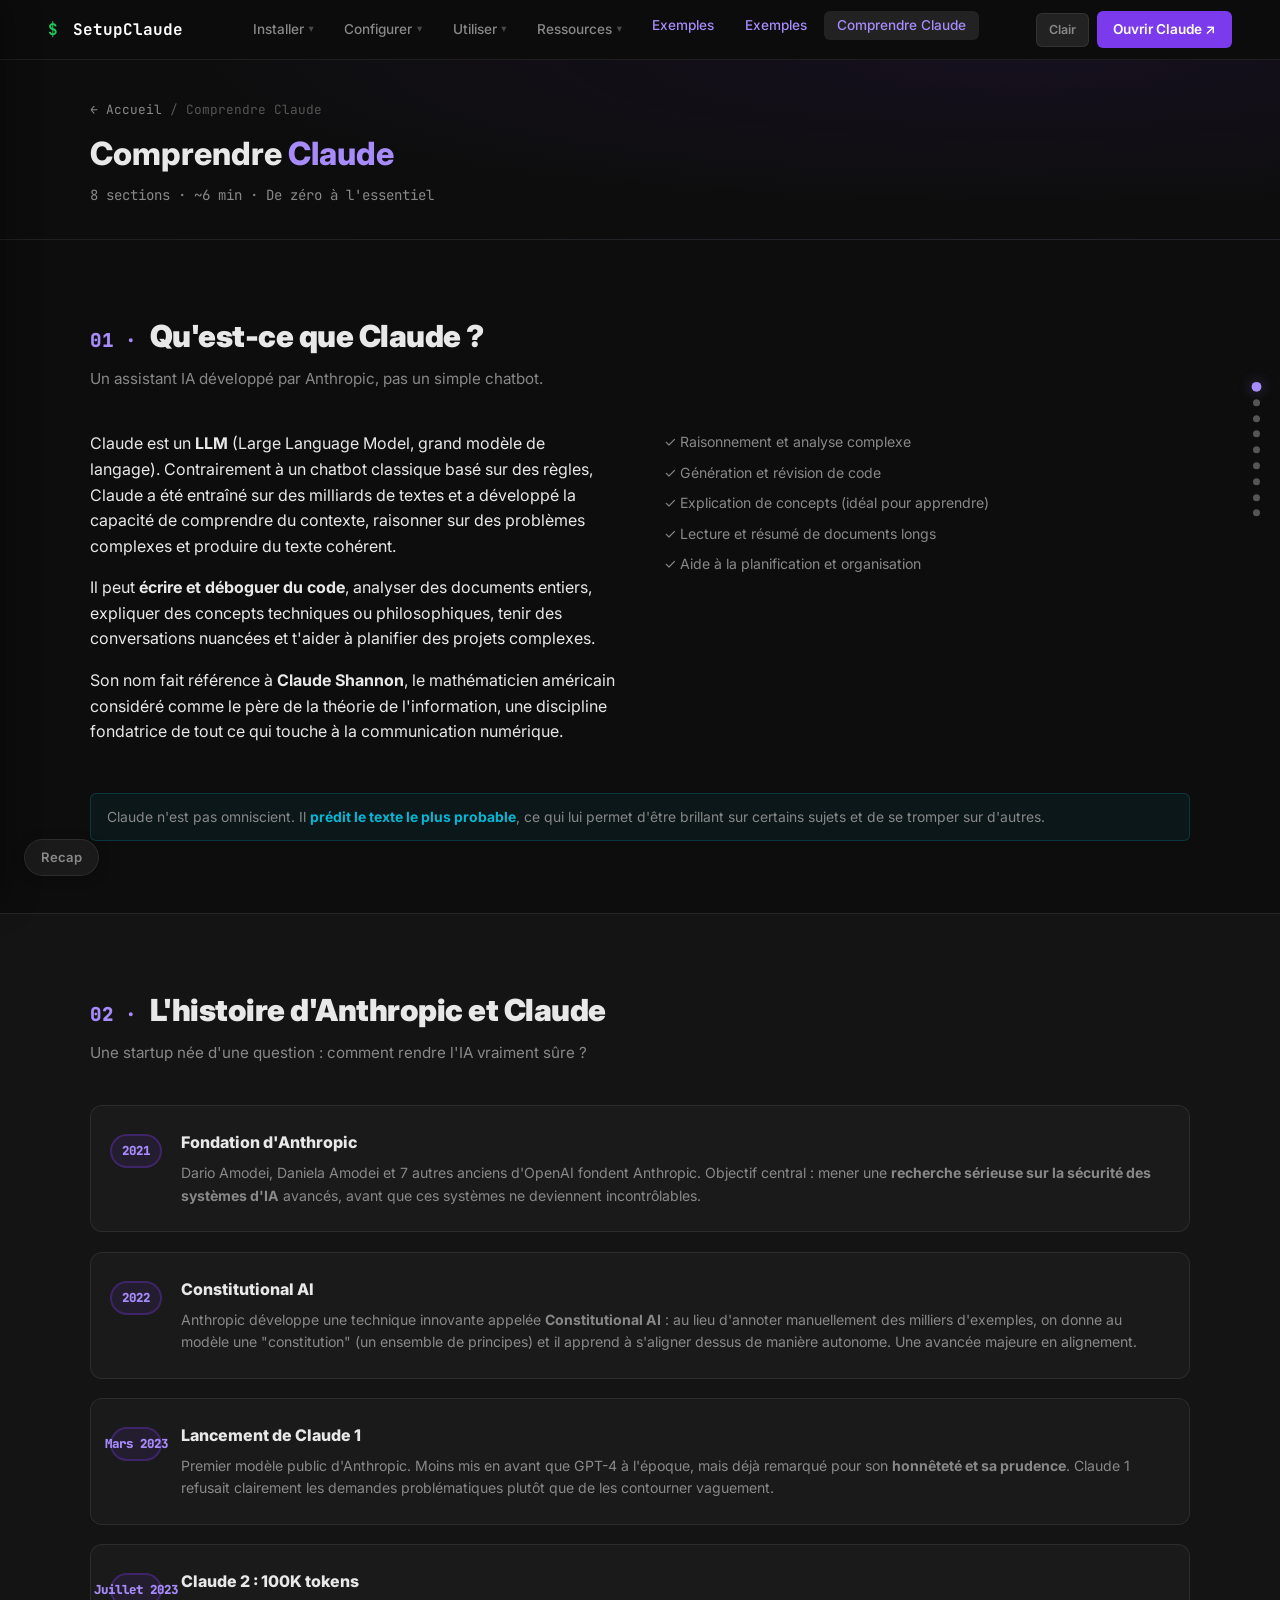
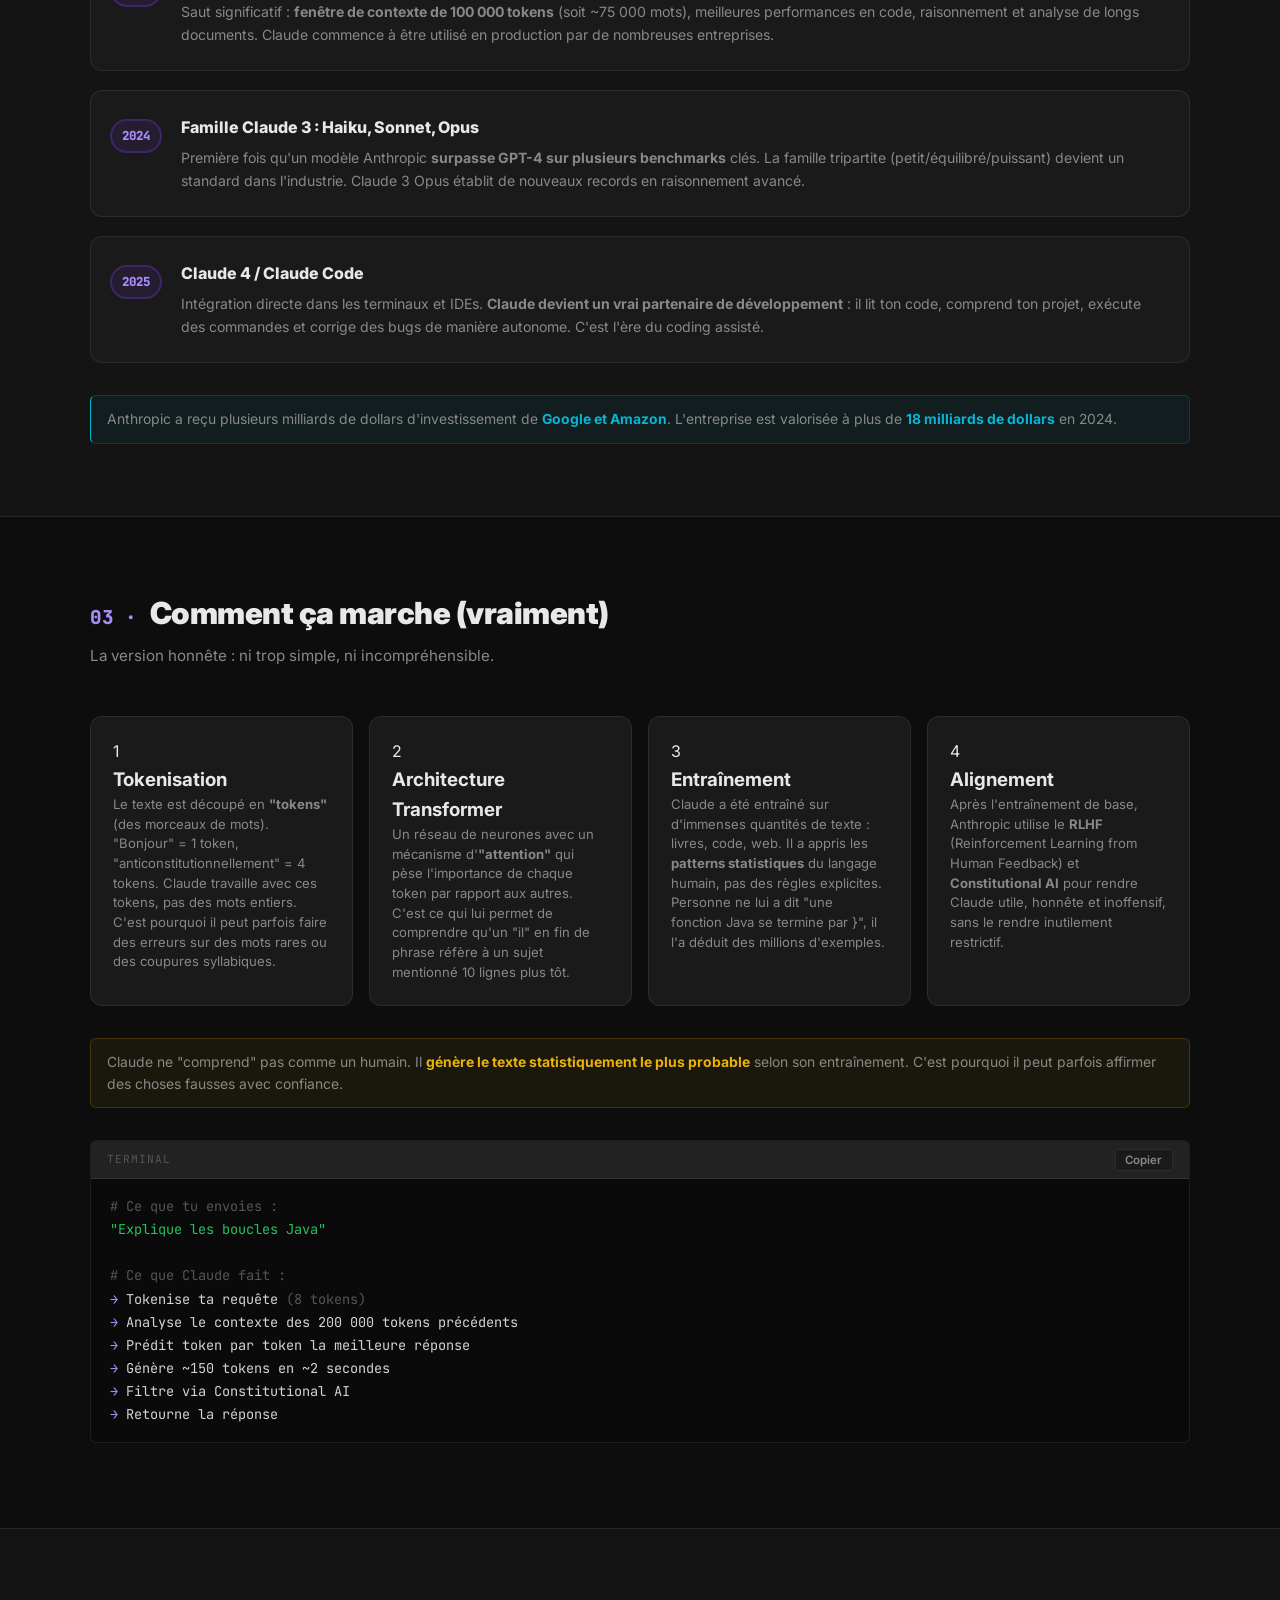
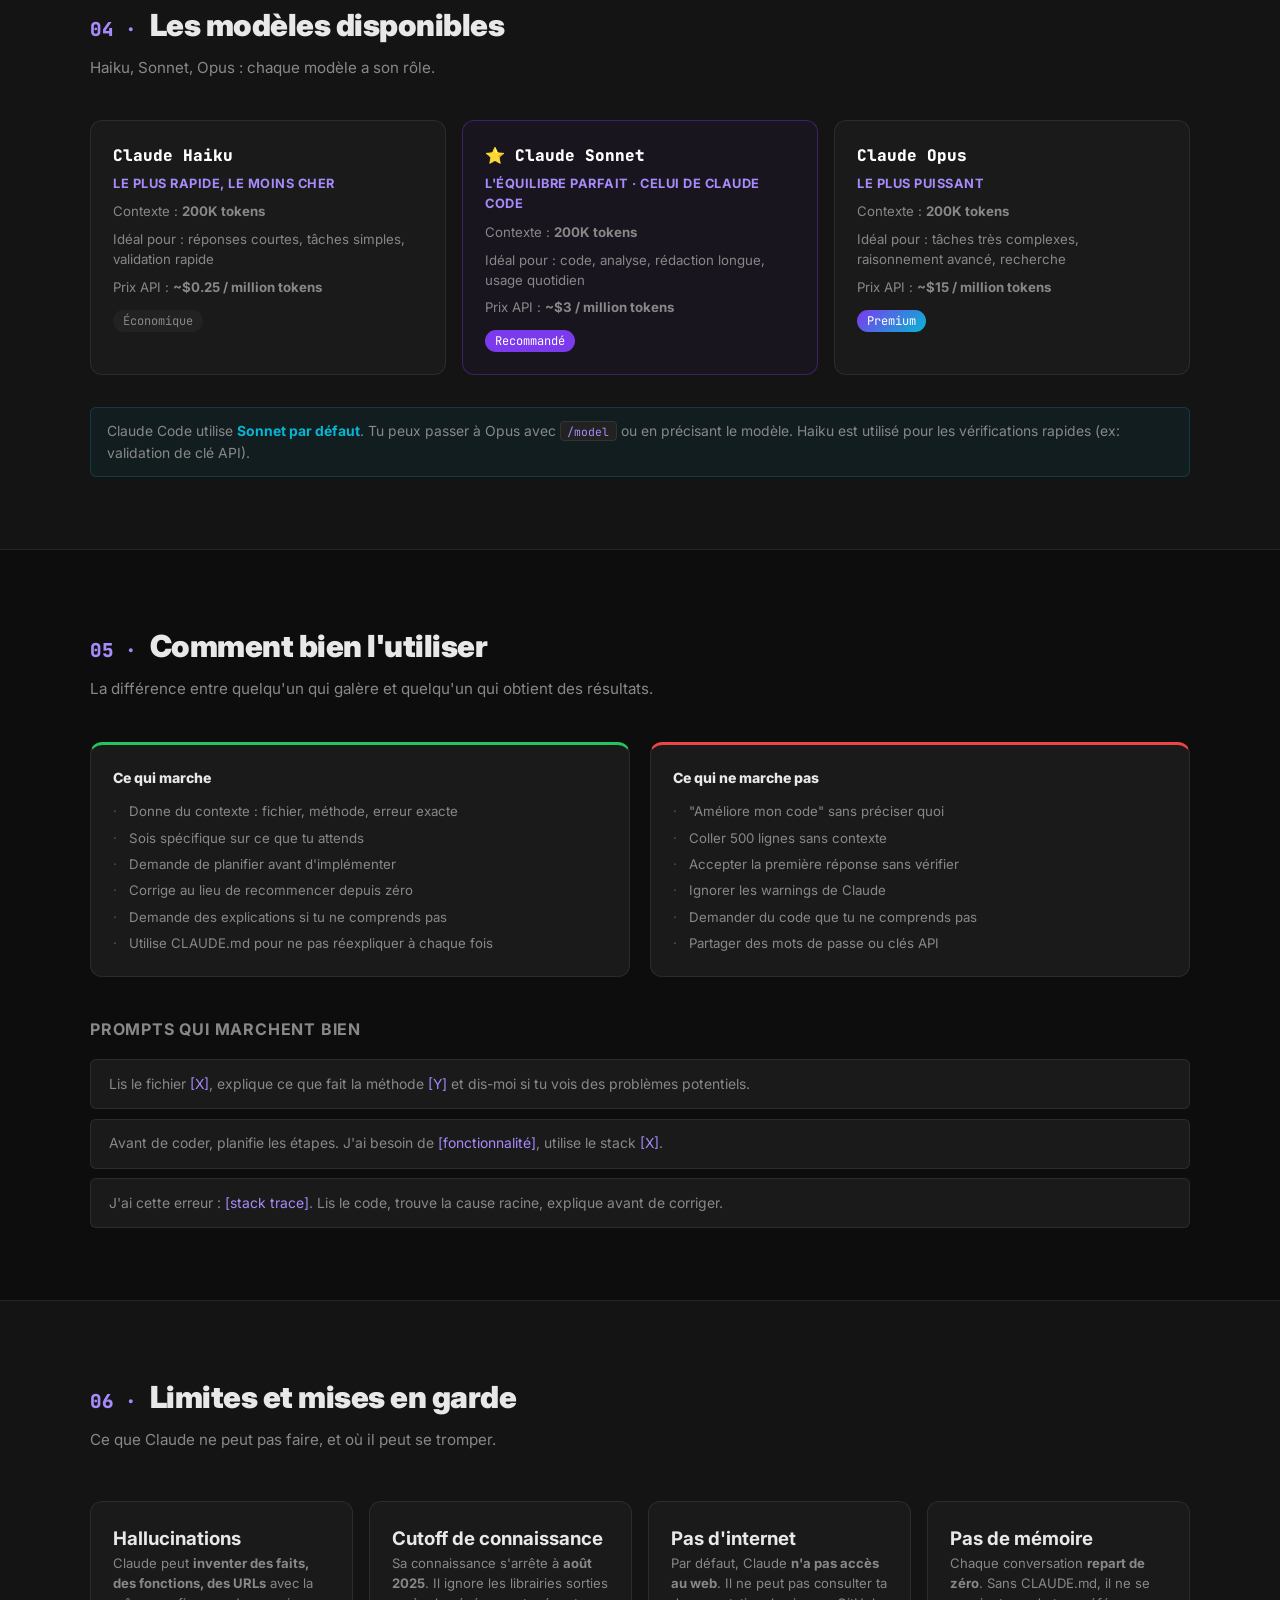
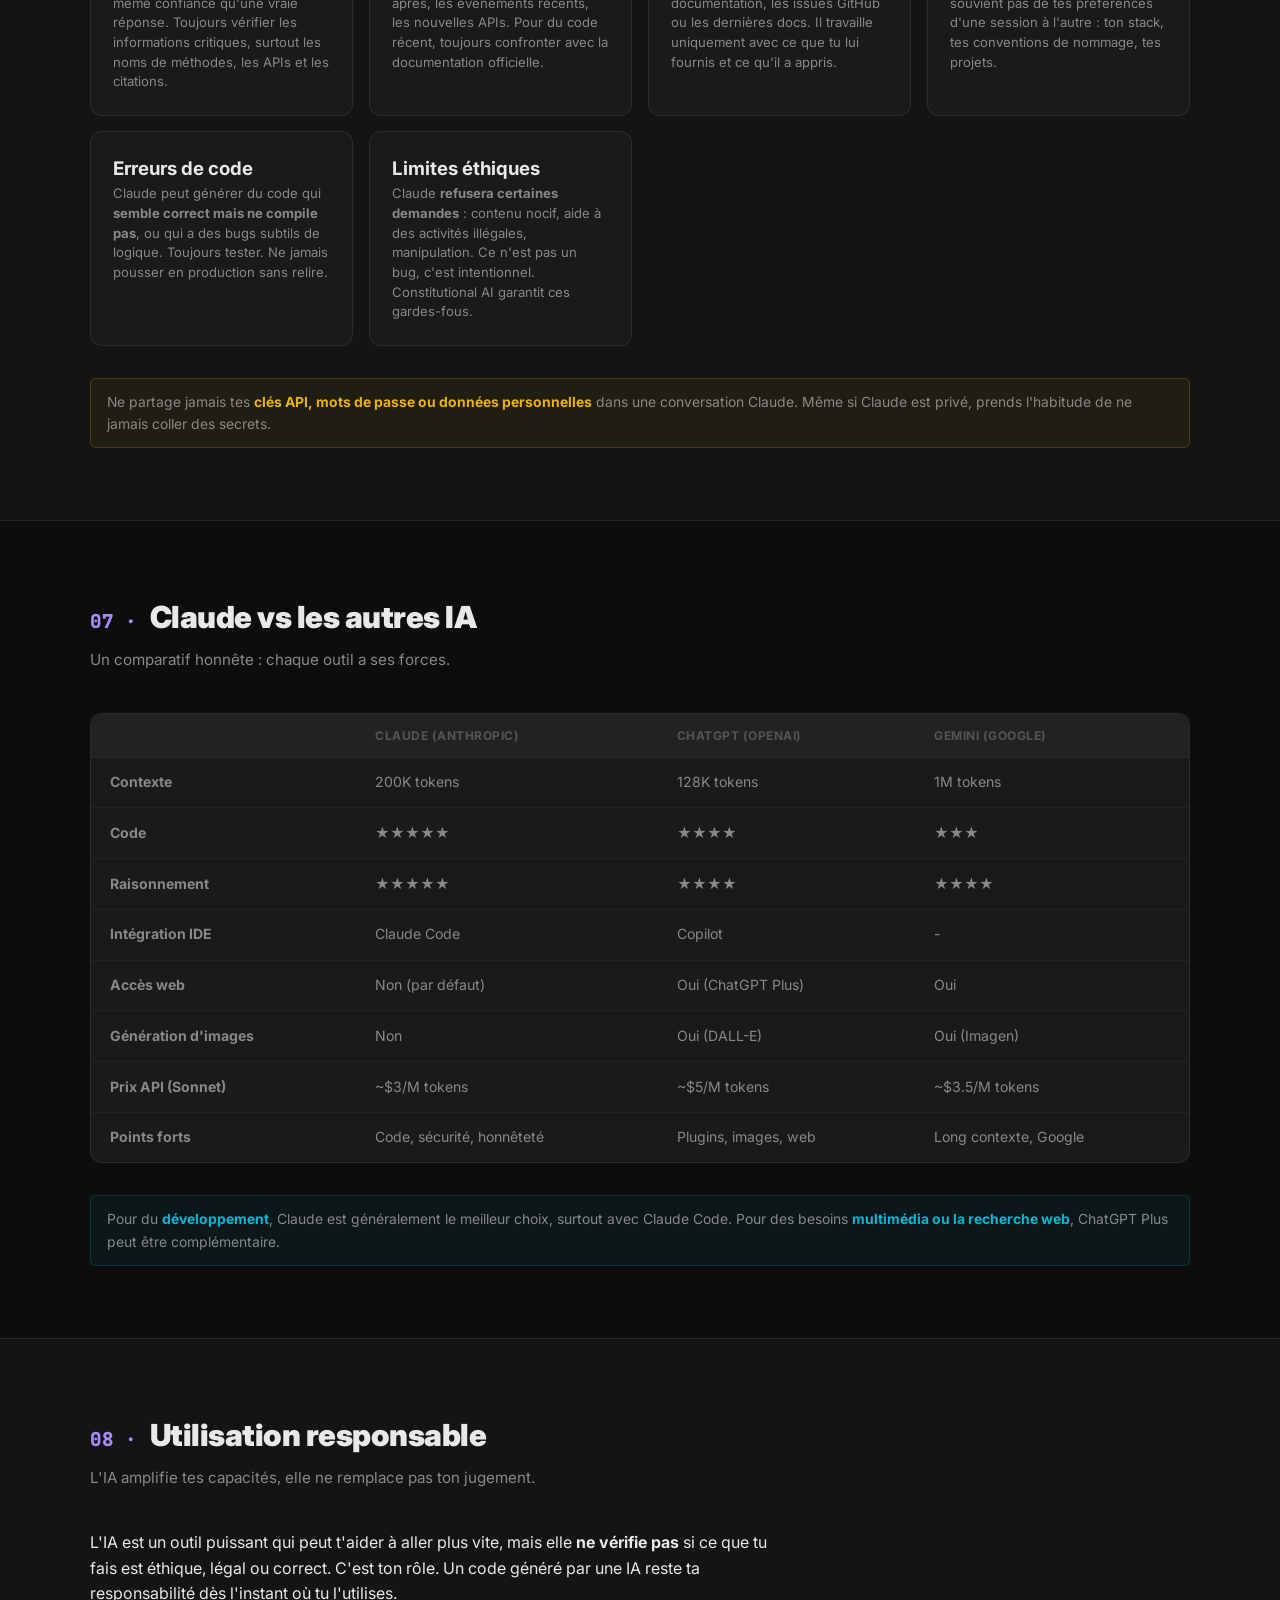
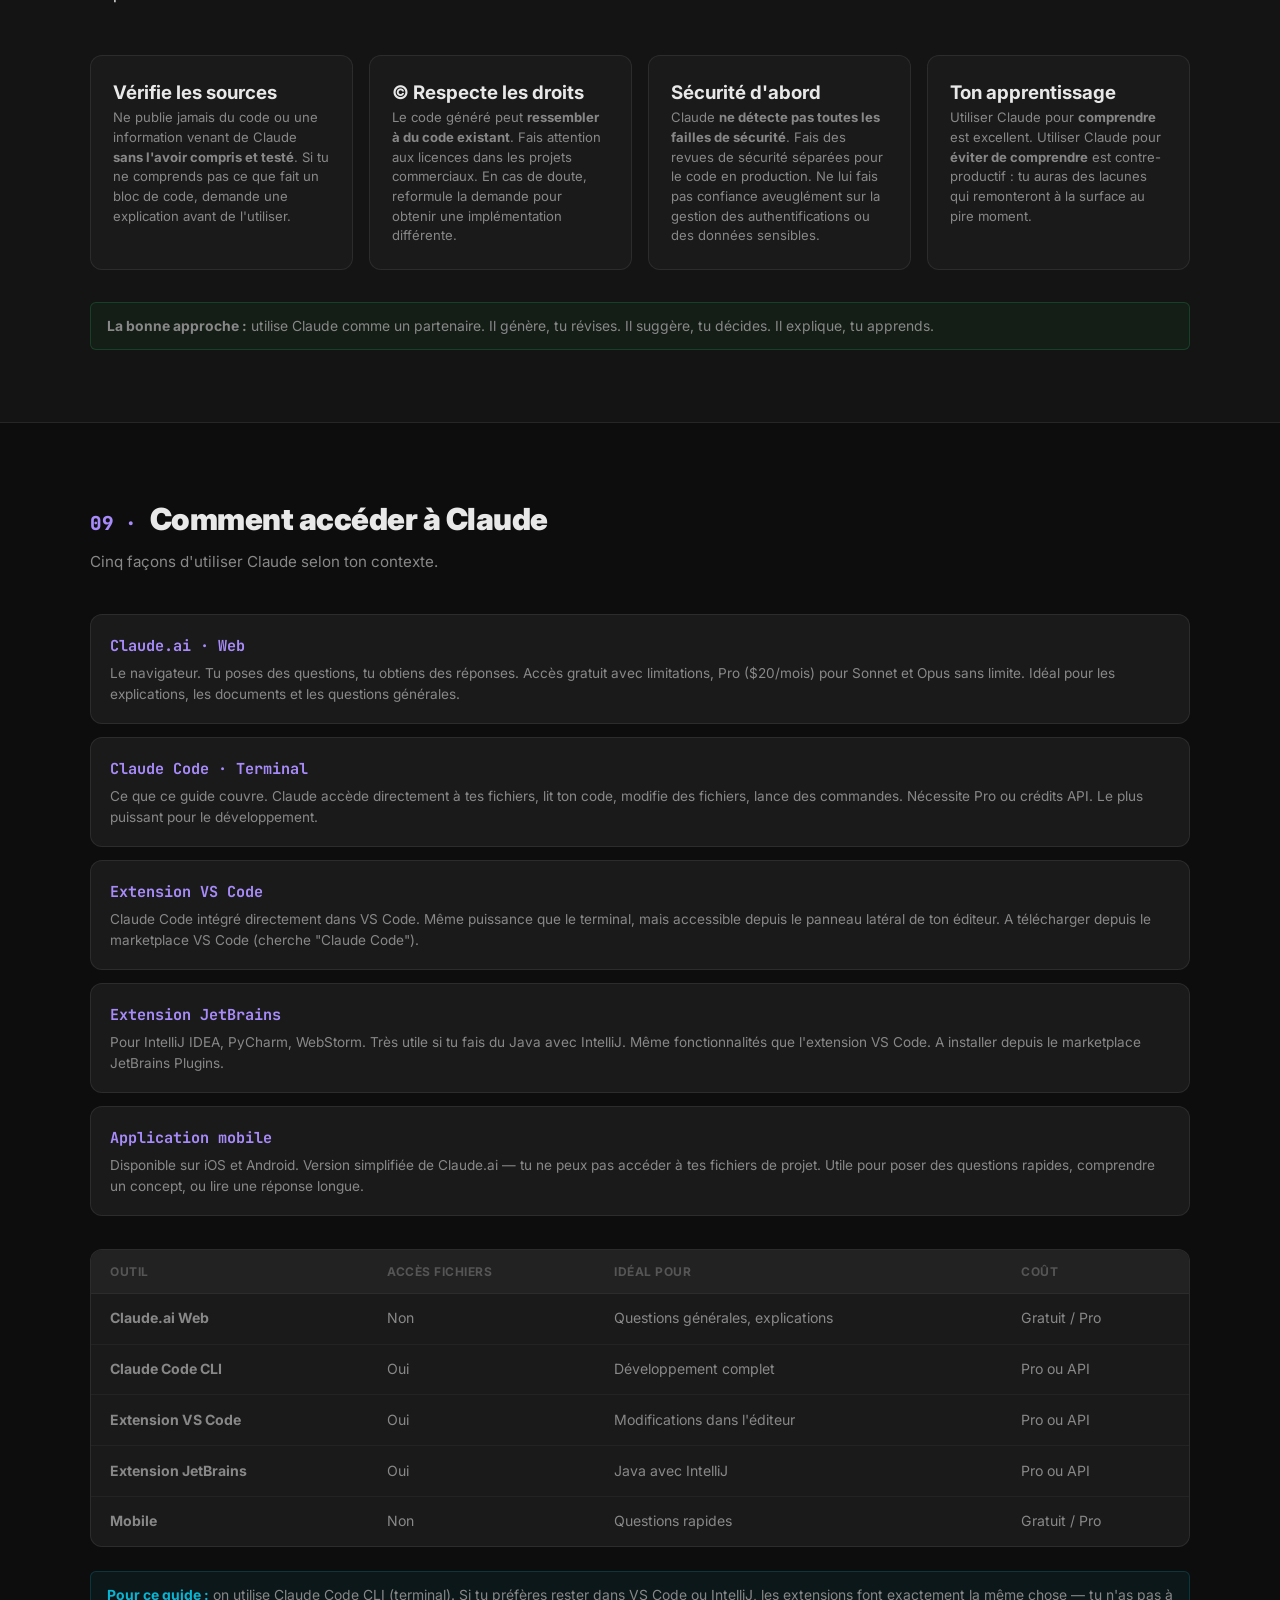
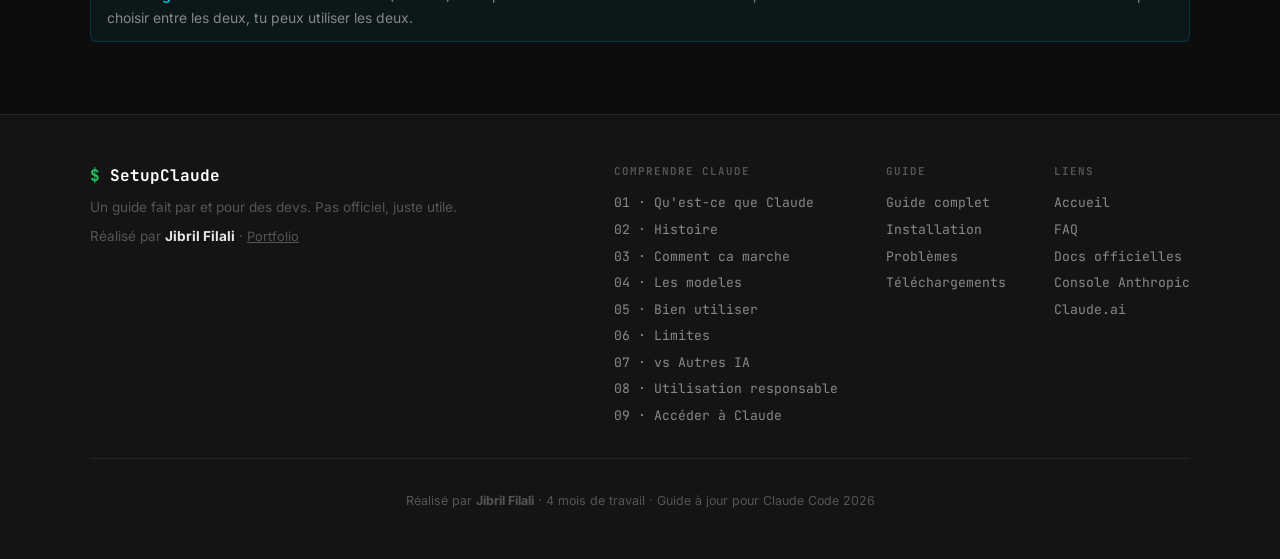
==== commit 9c5287c8: "feat: page exemples + loader animé sur toutes les pages - examples.html : 8 exemples concrets (Java," ====
--- a/claude.html
+++ b/claude.html
@@ -9,6 +9,11 @@
 </head>
 <body>
 
+  <div id="page-loader" aria-hidden="true">
+    <div class="loader-logo-txt"><span class="prompt">$</span> SetupClaude</div>
+    <div class="loader-bar-wrap"><div class="loader-bar-fill"></div></div>
+  </div>
+
   <div class="scroll-progress" id="scroll-progress"></div>
 
   <!-- NAVBAR -->
@@ -48,6 +53,8 @@
           <a href="faq.html">FAQ</a>
         </div>
       </li>
+      <li><a href="examples.html" style="color:var(--accent-light)">Exemples</a></li>
+      <li><a href="examples.html" style="color:var(--accent-light)">Exemples</a></li>
       <li><a href="claude.html" style="color:var(--accent-light);background:var(--bg-4);padding:0.4rem 0.8rem;border-radius:var(--radius-sm);">Comprendre Claude</a></li>
     </ul>
     <div class="navbar-right">
@@ -577,7 +584,7 @@
       <div class="footer-brand">
         <span class="prompt">$</span> SetupClaude
         <p>Un guide fait par et pour des devs. Pas officiel, juste utile.</p>
-        <p class="footer-credit">Réalisé par <strong>Jibril Filali</strong> · <a href="https://jibril-filali.page.gd/" target="_blank" style="color:var(--text-dim);text-decoration:underline;font-size:0.8rem">Portfolio</a></p>
+        <p class="footer-credit">Réalisé par <strong>Jibril Filali</strong> · <a href="https://jibril-filali.github.io/" target="_blank" style="color:var(--text-dim);text-decoration:underline;font-size:0.8rem">Portfolio</a></p>
       </div>
       <div class="footer-nav-cols">
         <div class="footer-nav-col">
--- a/css/style.css
+++ b/css/style.css
@@ -1111,3 +1111,64 @@
   .guide-header { background: none !important; }
   @page { margin: 2cm; size: A4; }
 }
+
+/* ===== PAGE LOADER ===== */
+#page-loader {
+  position: fixed; inset: 0; z-index: 99999;
+  background: var(--bg);
+  display: flex; align-items: center; justify-content: center;
+  flex-direction: column; gap: 1.2rem;
+  transition: opacity 0.45s ease, visibility 0.45s ease;
+}
+#page-loader.loader-done { opacity: 0; visibility: hidden; pointer-events: none; }
+.loader-logo-txt { font-family: var(--mono); font-size: 1.05rem; color: var(--text-muted); letter-spacing: 0.04em; }
+.loader-logo-txt .prompt { color: var(--accent-light); margin-right: 0.4em; }
+.loader-bar-wrap { width: 140px; height: 2px; background: var(--bg-4); border-radius: 99px; overflow: hidden; }
+.loader-bar-fill { height: 100%; background: linear-gradient(90deg, var(--accent), var(--accent-light)); border-radius: 99px; animation: loaderFill 0.55s cubic-bezier(.4,0,.2,1) forwards; }
+@keyframes loaderFill { 0%{width:0} 65%{width:82%} 100%{width:100%} }
+
+/* ===== EXAMPLES PAGE ===== */
+.ex-page-header { background: var(--bg); border-bottom: 1px solid var(--border); padding: 3rem 0 2rem; text-align: center; }
+.ex-page-title { font-size: clamp(2rem, 5vw, 3rem); font-weight: 800; margin-bottom: 0.5rem; }
+.ex-page-sub { color: var(--text-muted); font-size: 1rem; max-width: 500px; margin: 0 auto 1.5rem; }
+.ex-page-badges { display: flex; gap: 0.5rem; justify-content: center; flex-wrap: wrap; }
+.ex-page-badge { background: var(--bg-3); border: 1px solid var(--border); color: var(--text-muted); font-size: 0.78rem; padding: 0.25rem 0.75rem; border-radius: 99px; }
+
+.ex-filters { display: flex; flex-wrap: wrap; gap: 0.5rem; justify-content: center; padding: 2rem 1rem 0.5rem; }
+.ex-pill { background: var(--bg-3); border: 1px solid var(--border); color: var(--text-muted); padding: 0.4rem 1.1rem; border-radius: 99px; font-size: 0.82rem; font-weight: 600; cursor: pointer; transition: all 0.18s; font-family: var(--sans); }
+.ex-pill:hover { color: var(--text); border-color: var(--accent-light); }
+.ex-pill.active { background: var(--accent); border-color: var(--accent); color: #fff; }
+
+.ex-section { padding: 2.5rem 0 5rem; }
+.ex-grid { display: grid; grid-template-columns: repeat(auto-fill, minmax(480px, 1fr)); gap: 1.5rem; max-width: 1180px; margin: 0 auto; padding: 0 1.5rem; }
+@media (max-width: 560px) { .ex-grid { grid-template-columns: 1fr; padding: 0 1rem; } }
+
+.ex-card { background: var(--bg-2); border: 1px solid var(--border); border-radius: var(--radius); overflow: hidden; transition: border-color 0.2s, transform 0.2s, box-shadow 0.2s; }
+.ex-card:hover { border-color: rgba(124,58,237,0.4); transform: translateY(-2px); box-shadow: 0 8px 32px rgba(124,58,237,0.08); }
+.ex-card.ex-hidden { display: none; }
+
+.ex-card-top { padding: 1rem 1.25rem 0.8rem; display: flex; align-items: center; gap: 0.7rem; border-bottom: 1px solid var(--border); background: var(--bg-3); }
+.ex-badge { font-size: 0.65rem; font-weight: 700; letter-spacing: 0.09em; text-transform: uppercase; padding: 0.2rem 0.55rem; border-radius: 99px; flex-shrink: 0; }
+.ex-badge-java { background: rgba(239,68,68,0.14); color: #f87171; }
+.ex-badge-sql { background: rgba(6,182,212,0.12); color: var(--cyan); }
+.ex-badge-mongo { background: rgba(34,197,94,0.12); color: var(--green); }
+.ex-badge-revue { background: rgba(234,179,8,0.12); color: var(--yellow); }
+.ex-badge-git { background: rgba(124,58,237,0.14); color: var(--accent-light); }
+.ex-card-title { font-size: 0.88rem; font-weight: 600; color: var(--text); }
+
+.ex-body { padding: 1.1rem 1.25rem; display: flex; flex-direction: column; gap: 1rem; }
+.ex-msg { display: flex; flex-direction: column; gap: 0.3rem; }
+.ex-label { font-size: 0.7rem; font-weight: 700; text-transform: uppercase; letter-spacing: 0.08em; color: var(--text-dim); padding-left: 0.1rem; }
+.ex-label.lbl-claude { color: rgba(167,139,250,0.8); }
+.ex-bubble { background: var(--bg-3); border: 1px solid var(--border); border-radius: 2px var(--radius) var(--radius) var(--radius); padding: 0.7rem 0.9rem; font-size: 0.86rem; line-height: 1.6; color: var(--text); }
+.ex-bubble.claude-bubble { background: rgba(124,58,237,0.06); border-color: rgba(124,58,237,0.18); border-radius: var(--radius) var(--radius) var(--radius) 2px; }
+.ex-code { font-family: var(--mono); font-size: 0.76rem; background: #0d0d0d; border: 1px solid rgba(255,255,255,0.06); border-radius: var(--radius-sm); padding: 0.65rem 0.85rem; overflow-x: auto; line-height: 1.65; white-space: pre; margin-top: 0.4rem; }
+[data-theme="light"] .ex-code { background: #1a1a1a; }
+.ex-code .hl-g { color: var(--green); }
+.ex-code .hl-c { color: var(--cyan); }
+.ex-code .hl-p { color: var(--accent-light); }
+.ex-code .hl-y { color: var(--yellow); }
+.ex-code .hl-r { color: #f87171; }
+.ex-code .hl-d { color: var(--text-dim); }
+.ex-code .hl-w { color: #e8e8e8; }
+.ex-sep { height: 1px; background: var(--border); margin: 0 -1.25rem; }
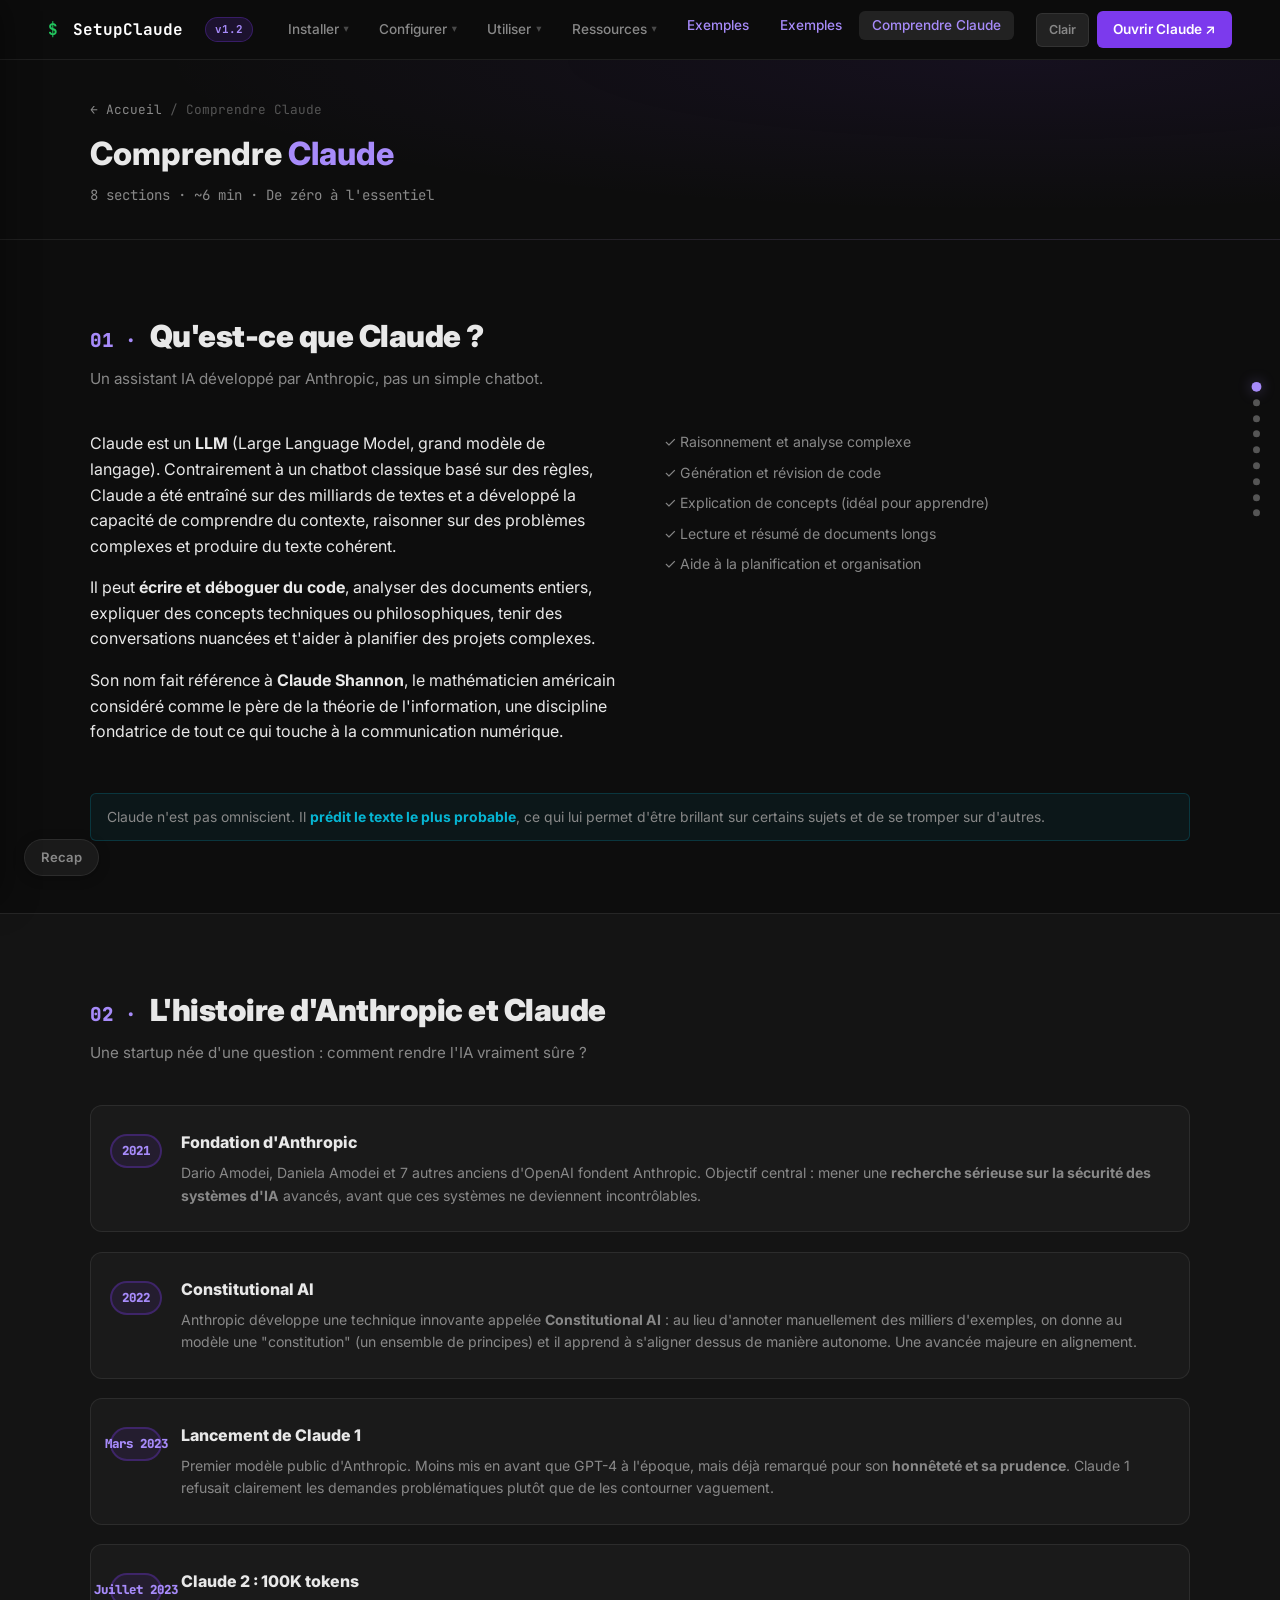
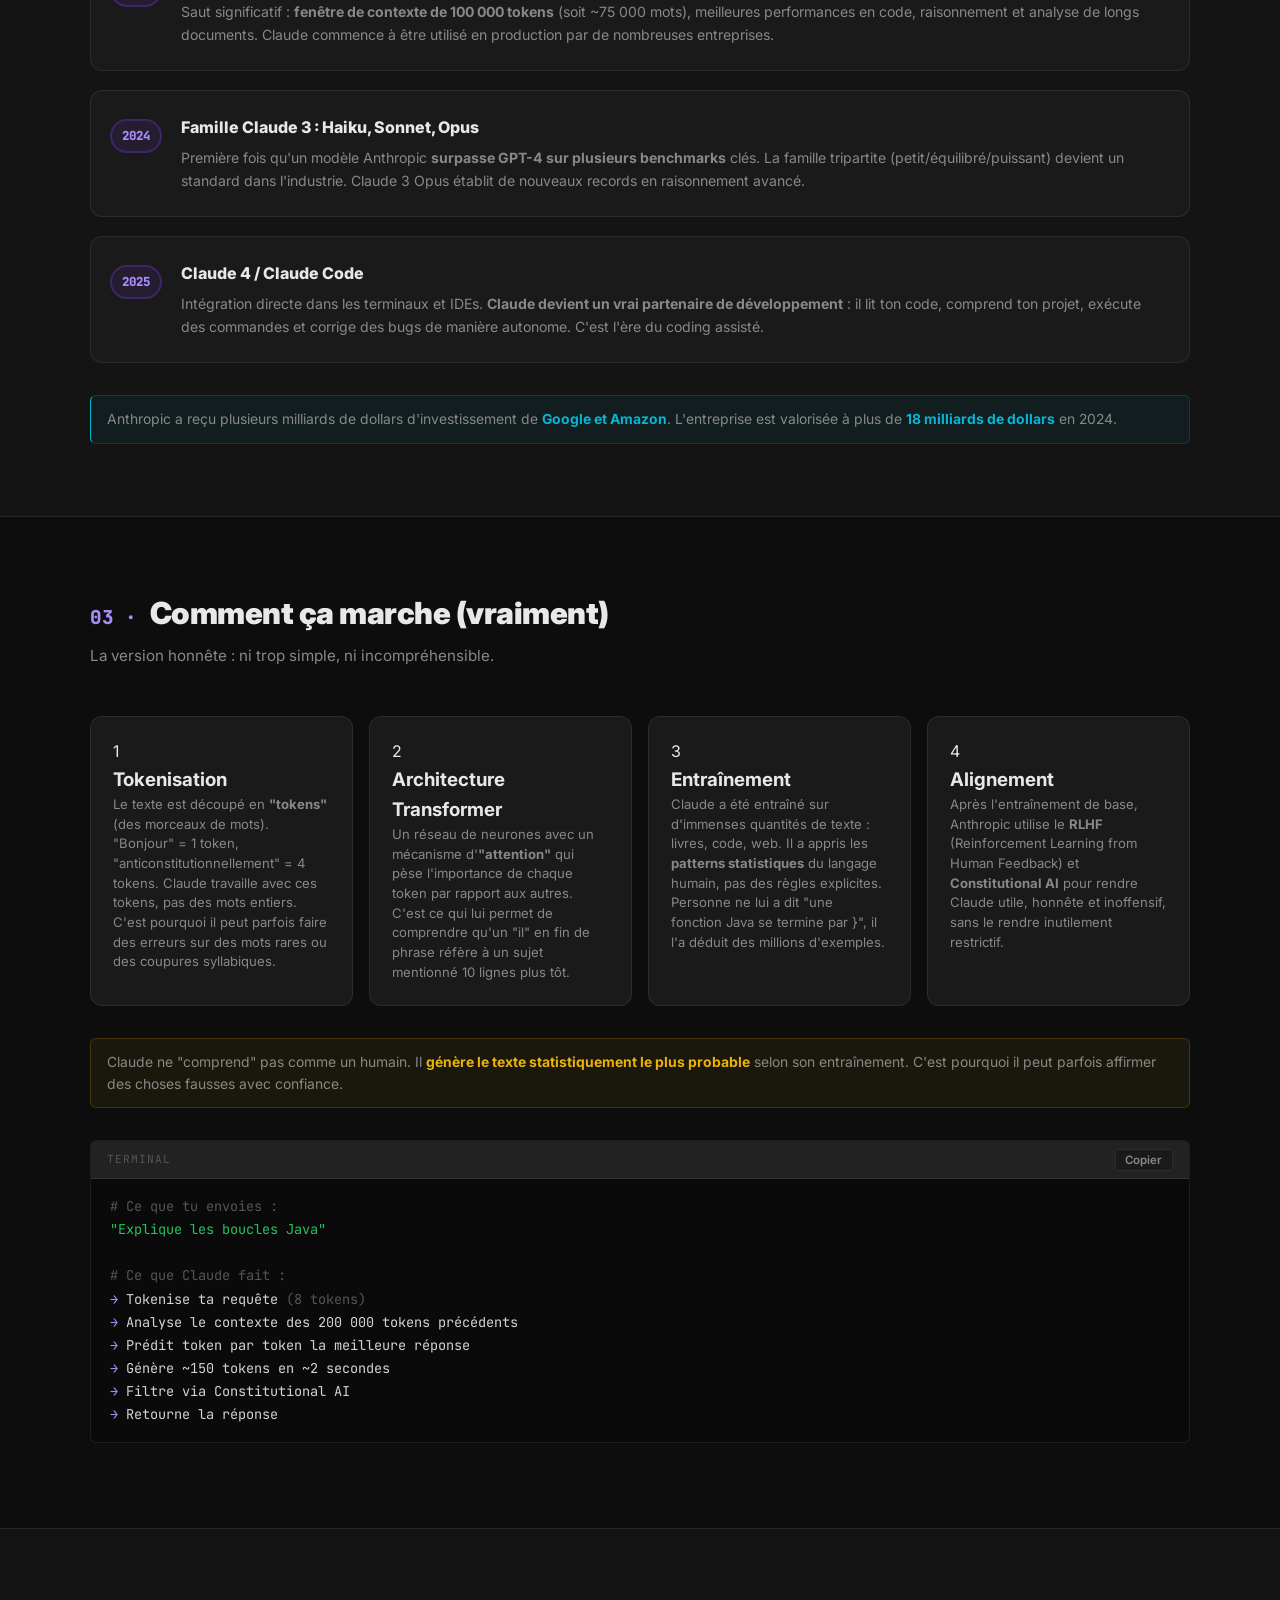
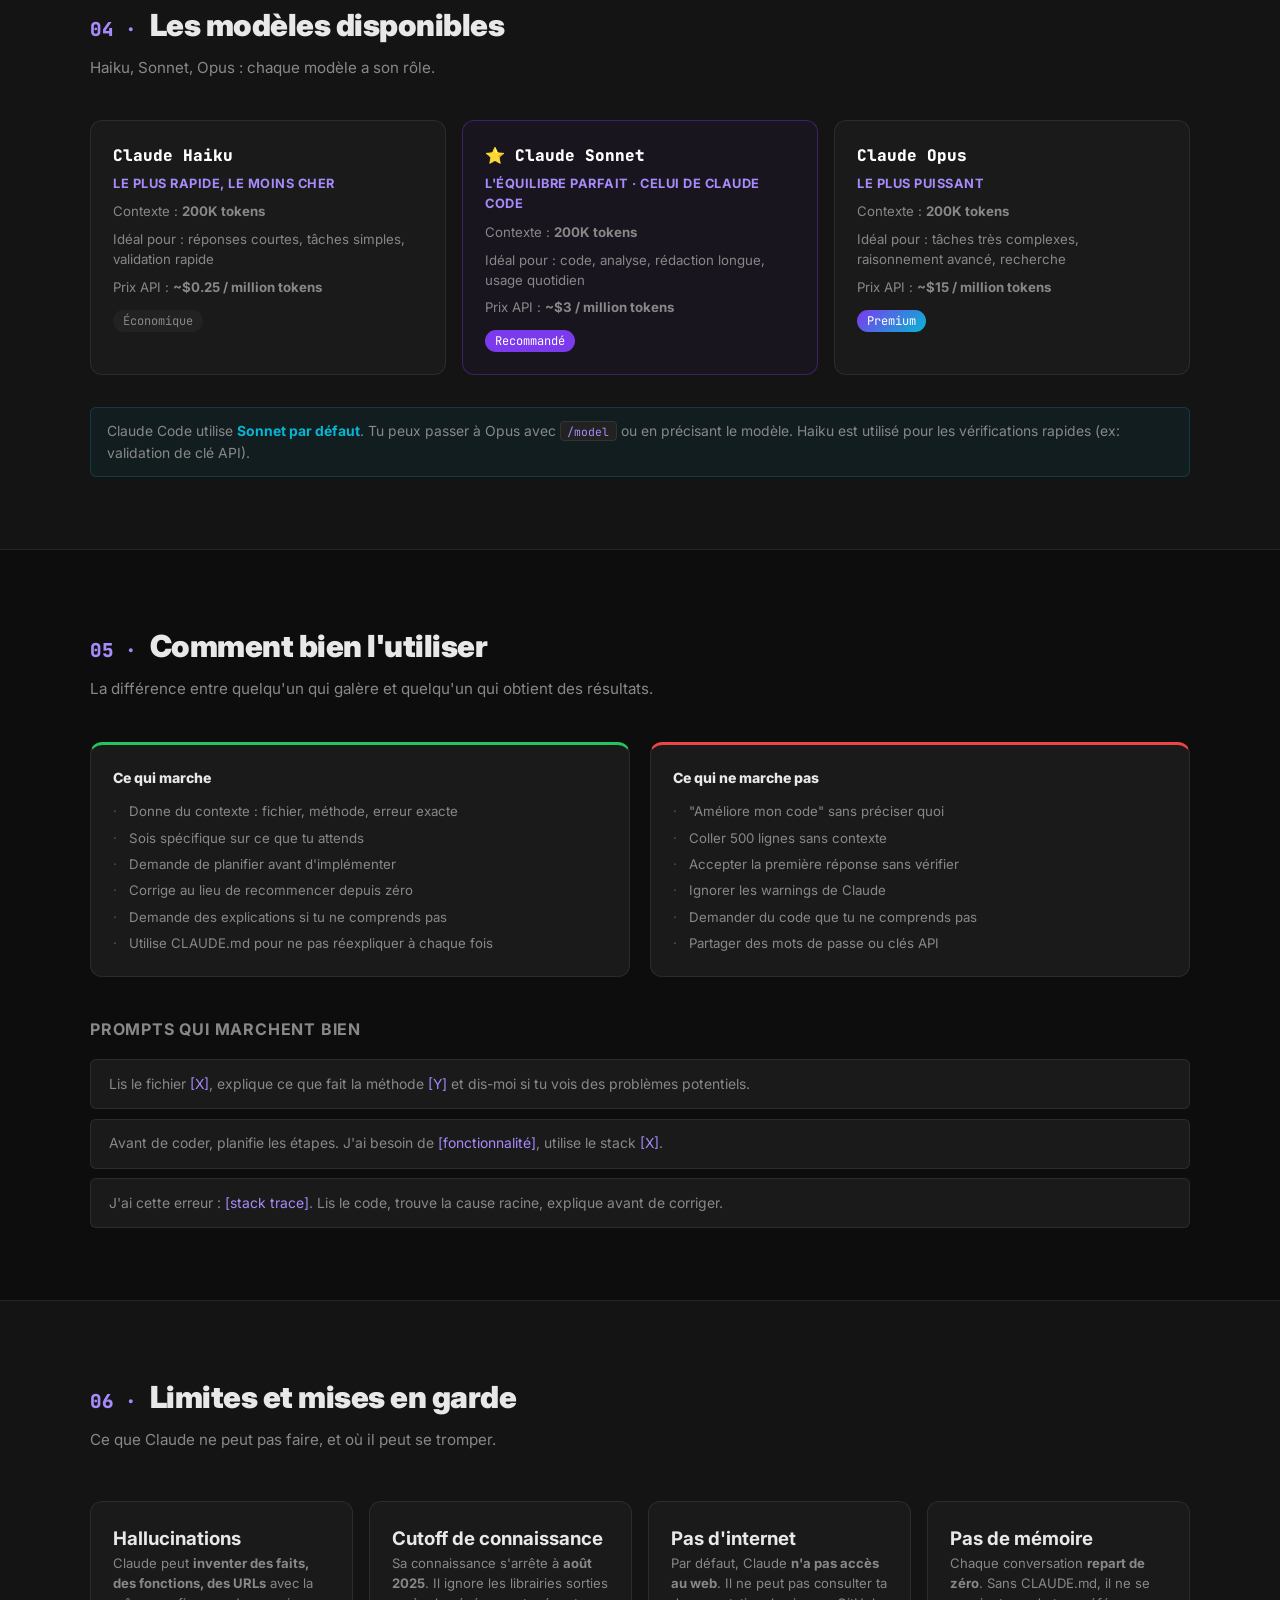
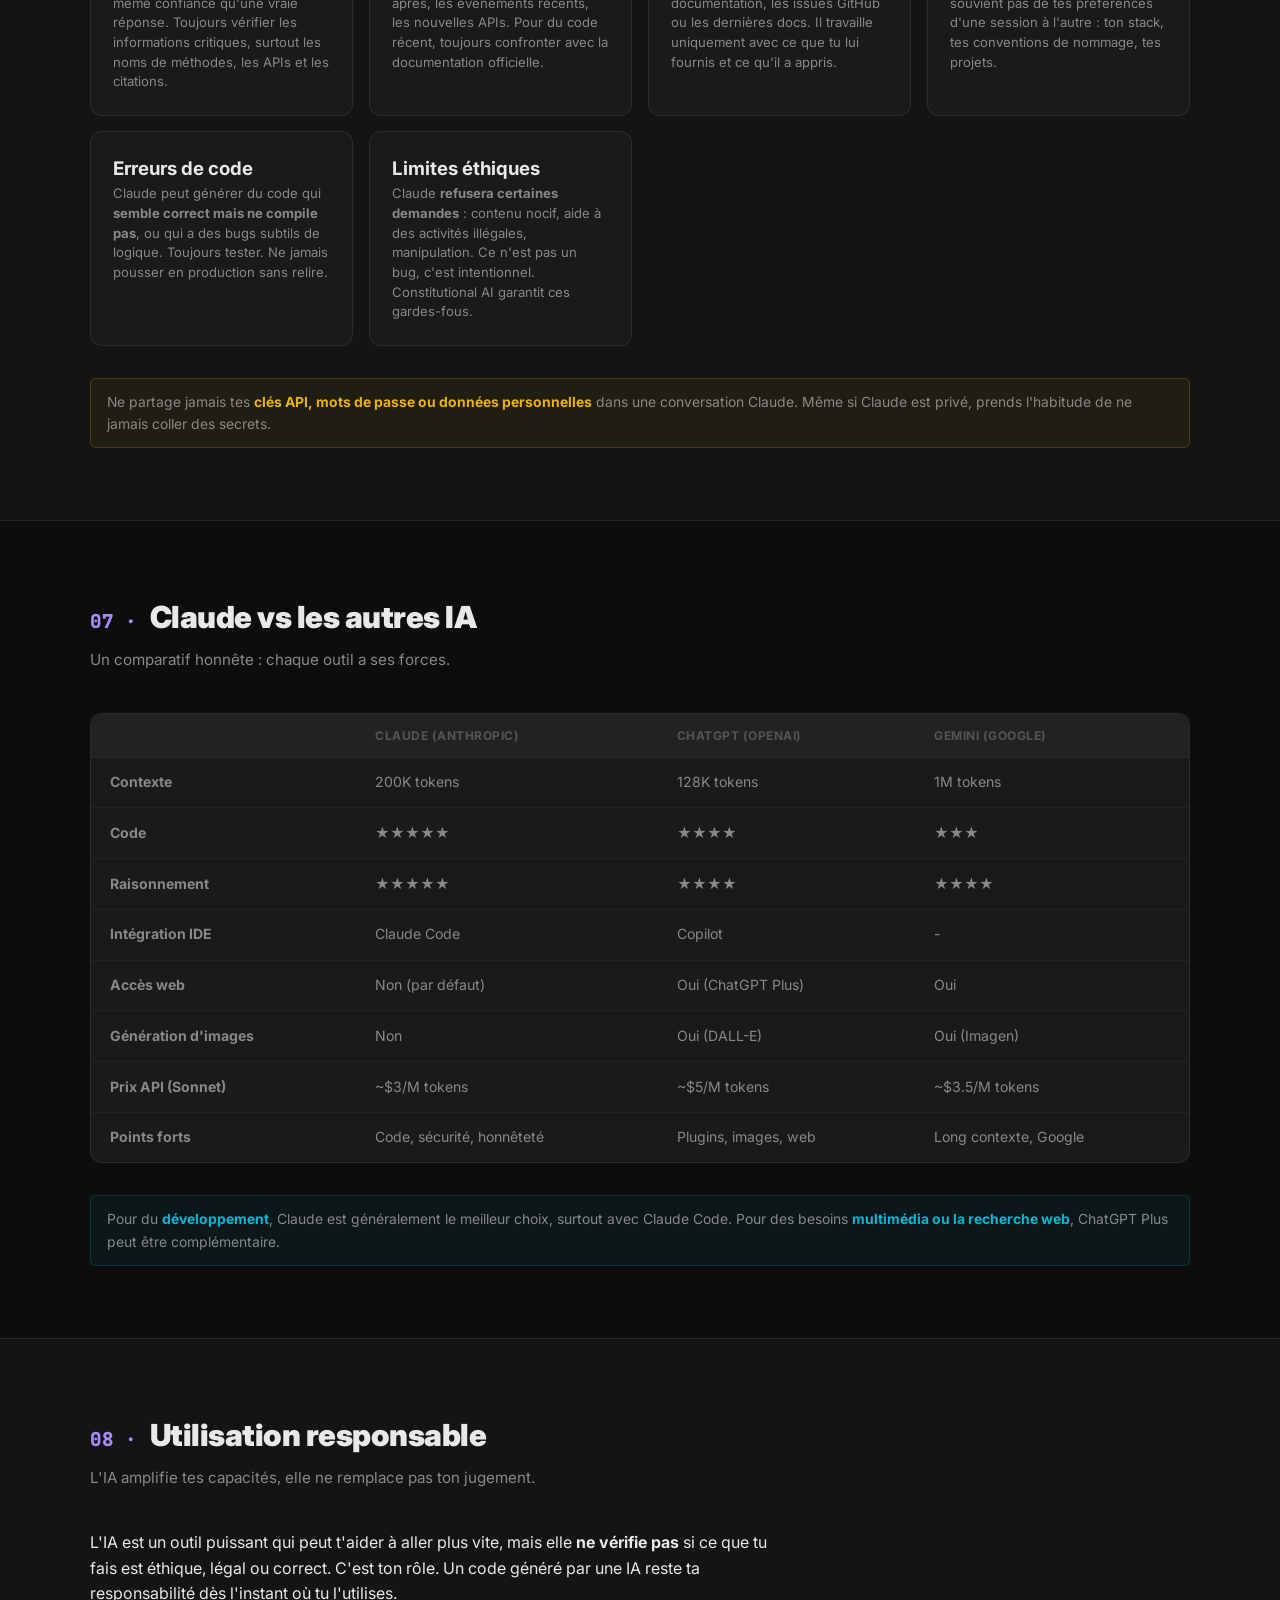
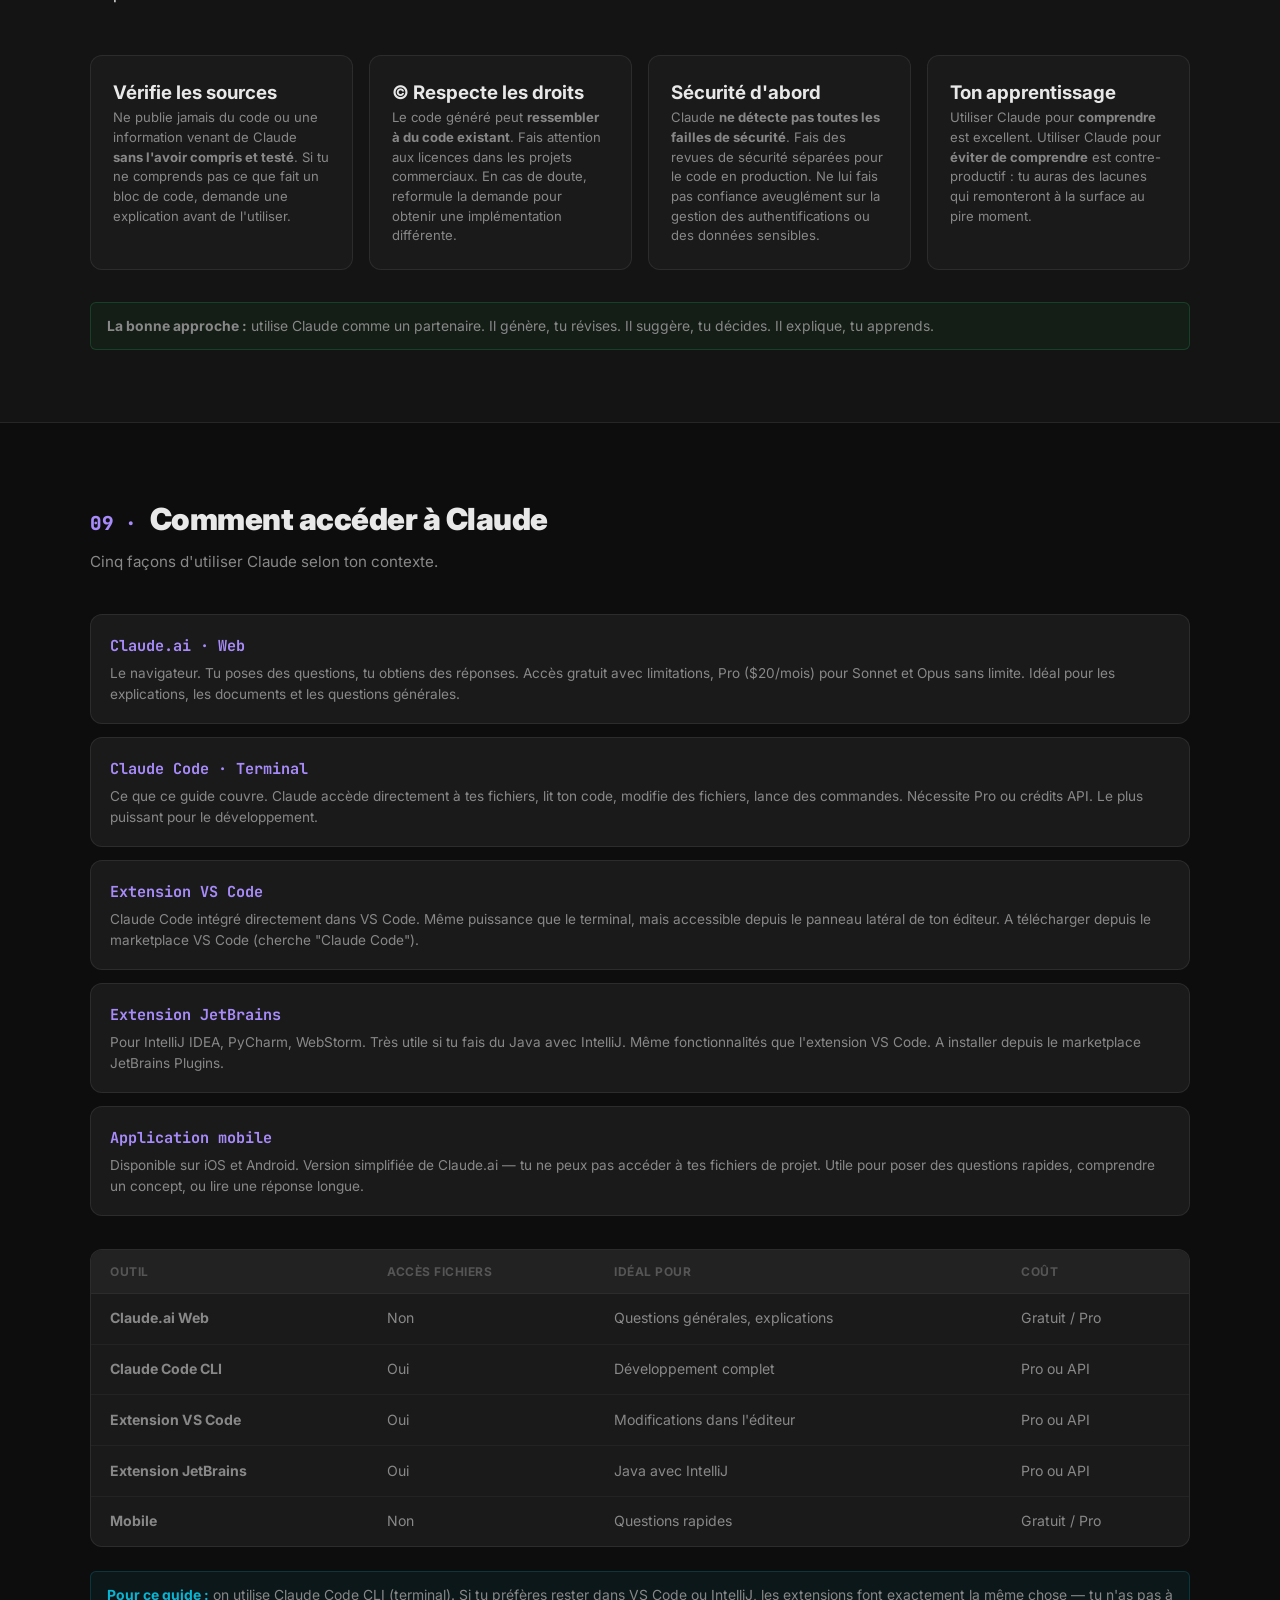
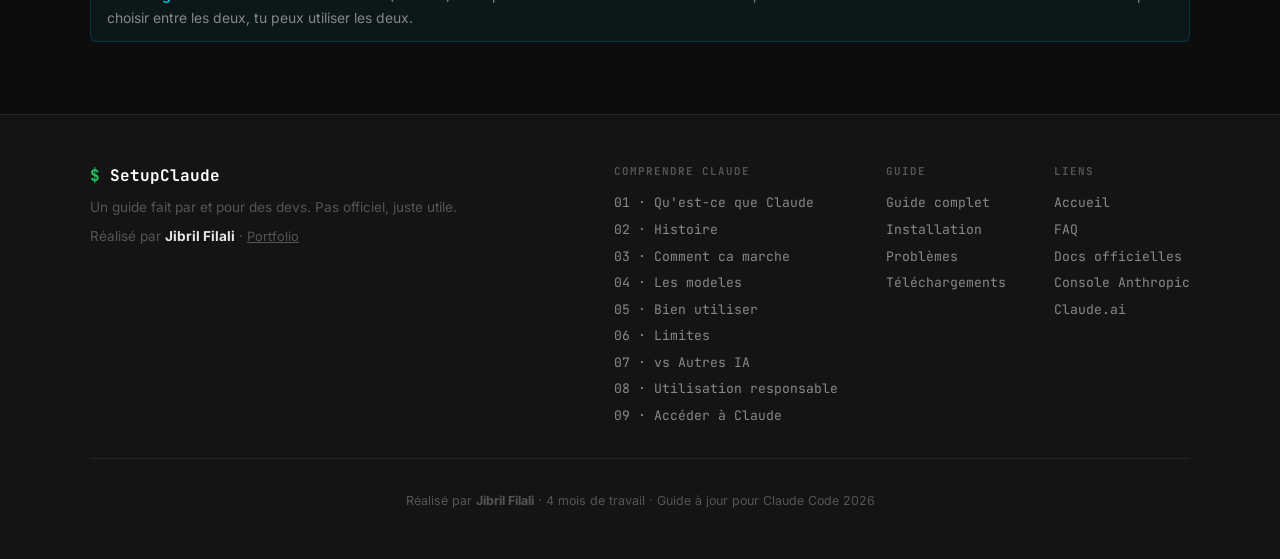
==== commit fbd38287: "feat: meta OG/twitter, PWA manifest, v1.2 badge, testimonials, share button - Meta tags SEO + OG + T" ====
--- a/claude.html
+++ b/claude.html
@@ -4,6 +4,16 @@
   <meta charset="UTF-8" />
   <meta name="viewport" content="width=device-width, initial-scale=1.0" />
   <title>Comprendre Claude · SetupClaude</title>
+  <meta name="description" content="Comment fonctionne Claude, son histoire, la différence Haiku/Sonnet/Opus, ses limites réelles. 9 sections · ~7 min." />
+  <meta property="og:title" content="Comprendre Claude · SetupClaude" />
+  <meta property="og:description" content="Comment fonctionne Claude, son histoire, Haiku vs Sonnet vs Opus, ses vraies limites." />
+  <meta property="og:image" content="og-image.svg" />
+  <meta property="og:type" content="website" />
+  <meta name="twitter:card" content="summary_large_image" />
+  <meta name="twitter:title" content="Comprendre Claude · SetupClaude" />
+  <meta name="twitter:description" content="Comment fonctionne Claude, son histoire, Haiku vs Sonnet vs Opus, ses vraies limites." />
+  <meta name="twitter:image" content="og-image.svg" />
+  <link rel="manifest" href="manifest.json" />
   <link rel="stylesheet" href="css/style.css" />
   <script>(function(){var t=localStorage.getItem('theme')||'dark';document.documentElement.setAttribute('data-theme',t);})();</script>
 </head>
@@ -19,6 +29,7 @@
   <!-- NAVBAR -->
   <nav class="navbar">
     <a href="index.html" class="navbar-logo"><span class="prompt">$</span> SetupClaude</a>
+    <span class="nav-version">v1.2</span>
     <ul class="navbar-links">
       <li class="has-dropdown">
         <a>Installer <span class="nav-arrow">▾</span></a>
--- a/css/style.css
+++ b/css/style.css
@@ -696,13 +696,18 @@
 /* ===== ENTRANCE ANIMATIONS ===== */
 .anim-hidden {
   opacity: 0;
-  transform: translateY(22px);
-  transition: opacity 0.5s ease, transform 0.5s ease;
+  transform: translateY(30px);
+  transition: opacity 0.55s cubic-bezier(.22,1,.36,1), transform 0.55s cubic-bezier(.22,1,.36,1);
 }
 .anim-visible {
   opacity: 1;
   transform: translateY(0);
 }
+.anim-hidden.anim-d1 { transition-delay: 0.08s; }
+.anim-hidden.anim-d2 { transition-delay: 0.16s; }
+.anim-hidden.anim-d3 { transition-delay: 0.24s; }
+.anim-hidden.anim-d4 { transition-delay: 0.32s; }
+.anim-hidden.anim-d5 { transition-delay: 0.40s; }
 
 /* ===== HERO GRID BACKGROUND ===== */
 .hero { position: relative; overflow: hidden; }
@@ -1112,20 +1117,92 @@
   @page { margin: 2cm; size: A4; }
 }
 
+/* ===== VERSION BADGE NAVBAR ===== */
+.nav-version {
+  background: rgba(124,58,237,0.15); border: 1px solid rgba(124,58,237,0.3);
+  color: var(--accent-light); font-size: 0.68rem; font-weight: 700;
+  padding: 0.18rem 0.55rem; border-radius: 99px; font-family: var(--mono);
+  transition: all 0.2s; white-space: nowrap; text-decoration: none;
+  flex-shrink: 0;
+}
+.nav-version:hover { background: rgba(124,58,237,0.3); color: #fff; }
+
+/* ===== TESTIMONIALS ===== */
+.testimonials-section { padding: 4rem 0 4.5rem; background: var(--bg); border-top: 1px solid var(--border); }
+.testimonials-title { text-align: center; font-size: clamp(1.3rem, 3vw, 1.8rem); font-weight: 700; margin-bottom: 2.5rem; }
+.testimonials-head { text-align: center; margin-bottom: 2.5rem; }
+.testimonials-head h2 { font-size: clamp(1.3rem, 3vw, 1.8rem); font-weight: 700; margin-bottom: 0.35rem; }
+.testimonials-head p { color: var(--text-muted); font-size: 0.9rem; }
+.testimonials-grid { display: grid; grid-template-columns: repeat(3, 1fr); gap: 1.2rem; max-width: 1000px; margin: 0 auto; padding: 0 1.5rem; }
+@media (max-width: 800px) { .testimonials-grid { grid-template-columns: 1fr; max-width: 480px; } }
+.testimonial-card { background: var(--bg-2); border: 1px solid var(--border); border-radius: var(--radius); padding: 1.25rem 1.25rem 1rem; display: flex; flex-direction: column; gap: 0.9rem; transition: border-color 0.2s, transform 0.2s; }
+.testimonial-card:hover { border-color: rgba(124,58,237,0.3); transform: translateY(-2px); }
+.testimonial-quote { font-size: 0.875rem; line-height: 1.65; color: var(--text); position: relative; padding-left: 1rem; }
+.testimonial-quote::before { content: '"'; position: absolute; left: 0; top: -0.1em; color: var(--accent-light); font-size: 1.6rem; line-height: 1; font-family: Georgia, serif; }
+.testimonial-footer { display: flex; align-items: center; gap: 0.6rem; }
+.testimonial-footer > div:last-child { display: flex; flex-direction: column; gap: 0.1rem; }
+.testimonial-footer strong { font-size: 0.8rem; color: var(--text); }
+.testimonial-footer span { font-size: 0.73rem; color: var(--text-muted); }
+.testimonial-avatar { width: 32px; height: 32px; border-radius: 50%; background: linear-gradient(135deg, var(--accent), var(--cyan)); display: flex; align-items: center; justify-content: center; font-size: 0.75rem; font-weight: 700; color: #fff; flex-shrink: 0; }
+.testimonial-info { display: flex; flex-direction: column; }
+.testimonial-name { font-size: 0.8rem; font-weight: 600; color: var(--text); }
+.testimonial-role { font-size: 0.73rem; color: var(--text-muted); }
+
+/* ===== SHARE BUTTON ===== */
+.btn-share {
+  display: inline-flex; align-items: center; gap: 0.4rem;
+  background: transparent; border: 1px solid var(--border);
+  color: var(--text-muted); font-size: 0.875rem; font-weight: 500;
+  padding: 0.6rem 1.1rem; border-radius: var(--radius);
+  cursor: pointer; transition: border-color 0.2s, color 0.2s, background 0.2s;
+  font-family: inherit;
+}
+.btn-share:hover { border-color: rgba(124,58,237,0.5); color: var(--text); background: rgba(124,58,237,0.08); }
+.btn-share::before { content: '↗'; font-size: 0.8em; }
+
+/* ===== MOBILE TABLE SCROLL ===== */
+@media (max-width: 700px) {
+  .cmd-table-card, .skills-table-card { overflow-x: auto; }
+  .cmd-table, .skills-table { min-width: 460px; }
+}
+
+/* ===== EXTRA MOBILE FIXES (< 480px) ===== */
+@media (max-width: 480px) {
+  .hero-stats { flex-wrap: wrap; gap: 0.8rem 1.5rem; }
+  .hero-actions { flex-direction: column; align-items: stretch; }
+  .hero-actions .btn { text-align: center; }
+  .guide-sub { font-size: 0.82rem; }
+  .section-title { font-size: 1.2rem; }
+  .section-num { font-size: 0.85rem; }
+  .step-card { gap: 0.8rem; }
+  .step-num { min-width: 2rem; height: 2rem; font-size: 0.8rem; }
+  .code-bar { flex-wrap: wrap; gap: 0.3rem; }
+  .claudemd-dl-card { flex-direction: column; }
+  .claudemd-dl-actions { flex-direction: column; }
+  .navbar-logo { font-size: 0.95rem; }
+  .nav-version { display: none; }
+  .ex-grid { padding: 0 0.75rem; }
+  .ex-body { padding: 0.9rem 1rem; }
+  .ex-code { font-size: 0.7rem; }
+  .footer-nav-cols { grid-template-columns: 1fr 1fr; }
+  .claude-cta-card { gap: 1.5rem; }
+  .claude-cta-meta { flex-wrap: wrap; gap: 0.3rem 0.8rem; }
+}
+
 /* ===== PAGE LOADER ===== */
 #page-loader {
   position: fixed; inset: 0; z-index: 99999;
   background: var(--bg);
   display: flex; align-items: center; justify-content: center;
   flex-direction: column; gap: 1.2rem;
-  transition: opacity 0.45s ease, visibility 0.45s ease;
+  transition: opacity 0.18s ease, visibility 0.18s ease;
 }
 #page-loader.loader-done { opacity: 0; visibility: hidden; pointer-events: none; }
 .loader-logo-txt { font-family: var(--mono); font-size: 1.05rem; color: var(--text-muted); letter-spacing: 0.04em; }
 .loader-logo-txt .prompt { color: var(--accent-light); margin-right: 0.4em; }
 .loader-bar-wrap { width: 140px; height: 2px; background: var(--bg-4); border-radius: 99px; overflow: hidden; }
-.loader-bar-fill { height: 100%; background: linear-gradient(90deg, var(--accent), var(--accent-light)); border-radius: 99px; animation: loaderFill 0.55s cubic-bezier(.4,0,.2,1) forwards; }
-@keyframes loaderFill { 0%{width:0} 65%{width:82%} 100%{width:100%} }
+.loader-bar-fill { height: 100%; background: linear-gradient(90deg, var(--accent), var(--accent-light)); border-radius: 99px; animation: loaderFill 0.45s cubic-bezier(.4,0,.2,1) forwards; }
+@keyframes loaderFill { 0%{width:0} 70%{width:88%} 100%{width:100%} }
 
 /* ===== EXAMPLES PAGE ===== */
 .ex-page-header { background: var(--bg); border-bottom: 1px solid var(--border); padding: 3rem 0 2rem; text-align: center; }
@@ -1172,3 +1249,22 @@
 .ex-code .hl-d { color: var(--text-dim); }
 .ex-code .hl-w { color: #e8e8e8; }
 .ex-sep { height: 1px; background: var(--border); margin: 0 -1.25rem; }
+
+/* Catégorie "capacités" — effet spécial */
+.ex-badge-ia {
+  background: linear-gradient(135deg, rgba(124,58,237,0.3), rgba(6,182,212,0.2));
+  color: #fff;
+  background-size: 200% 200%;
+  animation: iaBadgePulse 3s ease infinite;
+}
+@keyframes iaBadgePulse {
+  0%,100% { background-position: 0% 50%; }
+  50% { background-position: 100% 50%; }
+}
+.ex-pill.pill-ia { background: linear-gradient(135deg, var(--accent), var(--cyan)); color: #fff; border-color: transparent; }
+.ex-pill.pill-ia:hover { opacity: 0.9; }
+.ex-pill.pill-ia.active { box-shadow: 0 0 16px rgba(124,58,237,0.5); }
+.ex-card.ex-card-ia { border-color: rgba(124,58,237,0.3); background: linear-gradient(160deg, var(--bg-2) 0%, rgba(124,58,237,0.04) 100%); }
+.ex-card.ex-card-ia:hover { border-color: rgba(124,58,237,0.6); box-shadow: 0 8px 40px rgba(124,58,237,0.15); }
+.ex-card.ex-card-ia .ex-card-top { background: linear-gradient(90deg, rgba(124,58,237,0.1), rgba(6,182,212,0.05)); }
+.ex-card.ex-card-ia .claude-bubble { background: rgba(124,58,237,0.1); border-color: rgba(124,58,237,0.3); }
